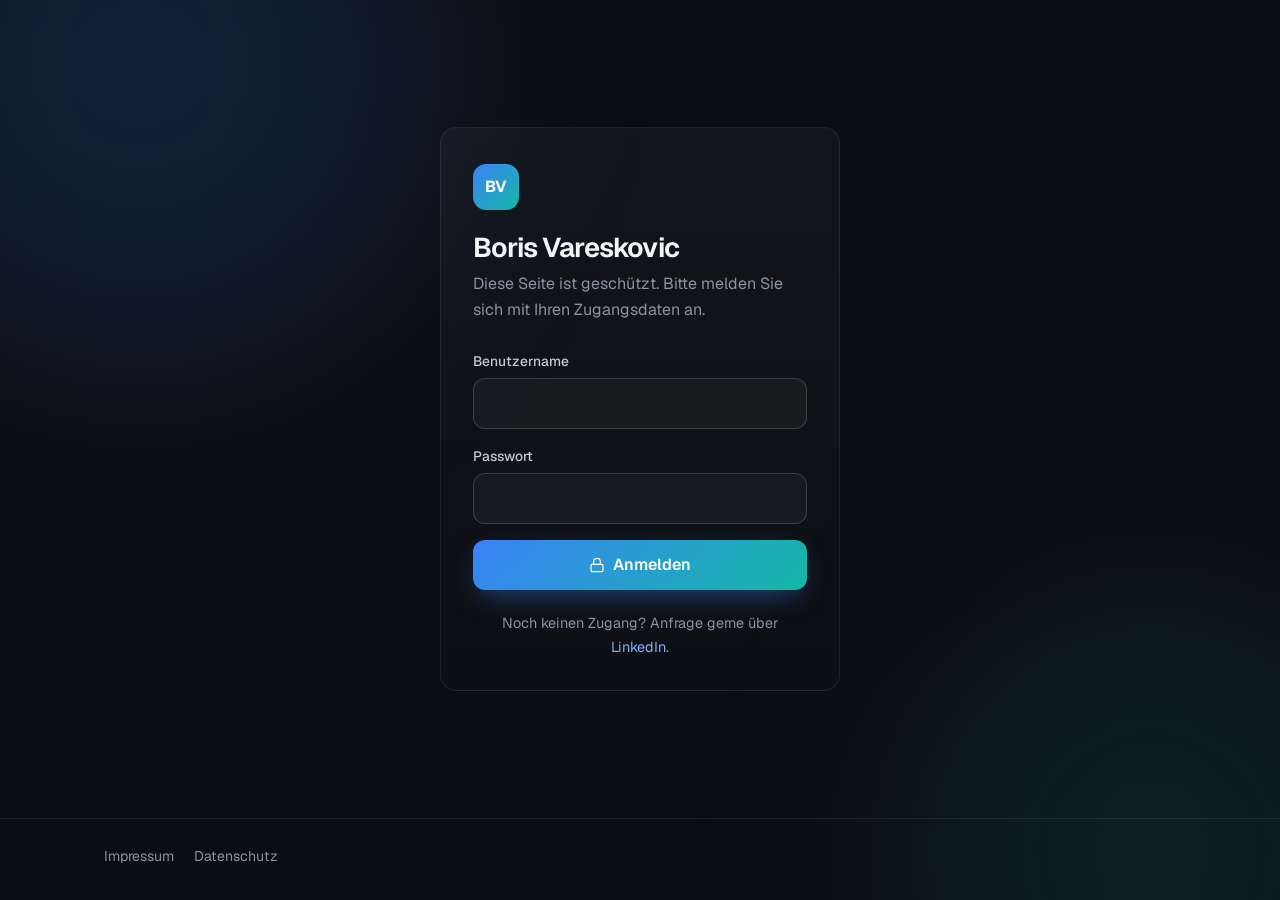
==== beschreibung.html @ 76bf42d3 "Publish club name Co-Authored-By: Claude Opus 5.5 <noreply@anthropic.com> Claude-Session: https://cl" ====
<!DOCTYPE html>
<html lang="de">
<head>
<meta charset="UTF-8">
<meta name="viewport" content="width=device-width, initial-scale=1.0">
<meta name="robots" content="noindex, nofollow">
<title>Boris Vareskovic — Anmeldung</title>
<script>try{if(sessionStorage.getItem('bv-access'))document.documentElement.classList.add('gate-auto');}catch(e){}</script>

<link rel="icon" type="image/svg+xml" href="data:image/svg+xml,<svg xmlns='http://www.w3.org/2000/svg' viewBox='0 0 64 64'><defs><linearGradient id='g' x1='0' y1='0' x2='1' y2='1'><stop offset='0' stop-color='%233b82f6'/><stop offset='1' stop-color='%2314b8a6'/></linearGradient></defs><rect width='64' height='64' rx='14' fill='url(%23g)'/><text x='50%25' y='56%25' dominant-baseline='middle' text-anchor='middle' font-family='Arial,sans-serif' font-weight='700' font-size='26' fill='white'>BV</text></svg>">

<link rel="stylesheet" href="CSS/fonts.css">
<link rel="stylesheet" href="CSS/style.css">
</head>
<body>

<div class="backdrop" aria-hidden="true"></div>

<main class="gate">
  <form class="card gate-form" id="bv-login" autocomplete="on">
    <span class="brand-mark">BV</span>
    <h1>Boris Vareskovic</h1>
    <p class="gate-lead">Diese Seite ist geschützt. Bitte melden Sie sich mit Ihren Zugangsdaten an.</p>

    <label class="gate-field">
      <span>Benutzername</span>
      <input name="user" type="text" autocomplete="username" autocapitalize="none" autocorrect="off" spellcheck="false" required>
    </label>
    <label class="gate-field">
      <span>Passwort</span>
      <input name="pass" type="password" autocomplete="current-password" required>
    </label>

    <p class="gate-error" id="bv-error" role="alert" hidden></p>
    <noscript><p class="gate-error">Bitte aktivieren Sie JavaScript, um die Seite zu öffnen.</p></noscript>

    <button class="gate-btn" type="submit"><svg class="i" aria-hidden="true"><use href="icons/sprite.svg#lock"/></svg><span>Anmelden</span></button>

    <p class="gate-hint">Noch keinen Zugang? Anfrage gerne über <a href="https://de.linkedin.com/in/boris-vareskovic-2a3308231" target="_blank" rel="noopener">LinkedIn</a>.</p>
  </form>
</main>

<footer class="site-footer">
  <div class="wrap">
    <p>
      <a href="impressum.html">Impressum</a>
      <a href="datenschutz.html">Datenschutz</a>
    </p>
  </div>
</footer>

<script id="bv-payload" type="application/octet-stream">0fz3oR7XWJmdkbNAg5xCbSuyCUYFZoZ5KNa+2YSyNYZH+LQesySrP0xhIVsvZoy+NHo28XjafzUFV4IX0M41l7SyRH7pLQtWvoT8FIFx+RaW5pgi0fJUoO+ml67+oqI2fFvpYX0V3PdJu5Ipiqt7FJFC8VC5F/[base64]/g1J5uSMeOWB8/UIXoc4CYNyPRwyBp4MPxnD2Oj6ujnOU+aDAsRcr9oYX6yIiyNpd1/Tv4ZODucVK6ZpBCH59Lvkc82ibjxN5ryMyIsJ3QX3yuzrVp6ViEYFncEMBG98Hu0LaumqkO0kRzGGILHLBgsAcvkqWZq8xko697nIfJLZik3W46AGngpNJYdpPZNvMbeNMWYh50x+iuDudrelv/8S0UlALDbrUqhye26/cjH7KfCvXv3/wQE7jAzGeg+YZC3O7Tm3I2g6rQ+lyi07c5Ah8Bh6Swh3QgzLhDV1fVOdAPr2cJyyTnTf0s6Kzd1FoZMLgwyTCUSbXZcstjOQdFv1ozGEfn32y1E1pnTRmq/iX09LVuj9Bo94FXpXUfSXZBIsibZnnlwcLWR2r67N4kN4611EthHT98YxYTinEGXHFB8VgMOPkpC914vdPUQVssUODtP8htJsr0ZNJpqGSsROEjVh0bizyEhEwMp+xvjPcYc4qCDSnDPaVSbbCvEzqDV8Q1pt7JpLC+/1FAk3g2YOX7tnzG3wjiu4nwrpZV0roZzfFLJJozi9ByHzPO7+0oDIyCmBqVSU3ay6YzobTqDeZZl+jPa6wvCrUx5AfUDqaH+AiKeJWXPB7uR54VzA3PpVidbZx5lBgWxK34Q5Efof9iH3P9kVAPSknJIYudK5XjwgJ+fUVW3wSyqM9ReqaE+iPQzrGFE5U9UvUsMzU/RoaFODGqfOdTV0MtQY0fSEzC64QiZmj6GmkSHPqtKqz3FjxqGoORC4ELnApep5TMqL/[base64]/wcOErEznjx38BIU0CvV5DiEauaEIhMbbPuL6BImikjG25fSVPUGK9TPFxctWVpSsGzjUU3qkWY+pqf3EJUJnXPjWlOZgifjiu7YL2/gY4tG7p6wGf55wxw4O2lohr8dydaaxLkH+qEvkjLJbmOPxGuxpaa6rrKdSKbj8piZFohcVyzNqNSJTVwmuGiKnBjGHgheEhBNLtF5wPqLMy4UQnZA4yQ2ufAbEfPXrt4UwIkoBjTFHyTi16o8zklUafm1I6Hj5VYQmwN9OJoNkWrjk/wo02GJgSA7rIDJGFSgNXeqLj/Od6Vojl5vTtEW9UnkbLC5KCwt23CPFOc1kAH2IfzO2m6DyDxO0AmC8t7SNZq3Fb2S30Cy0h0PJOlO/YYv234CHmvNl8uCYDvX4GtQVxwwQA2S5KGGqJtjeQ7FWp3QRZzk84e8CUGvAUF1b/CptRcj46yICwFp+oy04BhDiQxueMvyweV62azctOazCLSoSKDwoXQc3iE7hKiYtn7rZcYVugCCyBQz8OLq6ummTFXl+P8PAQiy17INjf+Waa+OFQQmemy3Hhc0pZol7uUQAQkKZaC4mUNHb99pIfb9r+sSWCGrpzavvkgszWtNUdYARmqG9/[base64]/5P2TUi9TzYl4E6i4InRcWcX58eT0PNwjSvhT/eskAEAGiZHhsAaums+sXjymdLUc2xPxAk7Znlal97OVMXYZsUhrgsFtFQsgRED1G001Kz8iaL+soLSKaP4SafcpQ2dsqIjps5zB2RspPLfp2wG1z1WXkM73kp1zZZfsOi60WDdZAnCWn2wtwoy/ETpB4KsRsyHDntLV0dpcBKsV/x/yAbFo3TTq5p50lNWxH5zPUkpbyKLDQymfVNGcBKfHpGoHTy+96J8Kstn+KzSfJfB70HUbQJZLU9pCEaw6IS923xSSQ+HjXxtbEei1qD6JlIYwShH3OyuI+JS6zUO3JH7IN6Foo2xvZ1G60TJp7IQ+7w/DrZhMNVN59QtYAFOtfwNJPqT27TBdPy9EaZEVQ734nYnocEF7pxLxoX5mpPtM7Er+No6V+1DDPV/P16EeaEsoB4TxQ1XOoaQAk80nbRSkG1mVP/rPmuwqBYuJHWgPTjBGAKdxK4EnWYgnLgtnOVm08AizmEGabeYBF5/d8arCEFg+w4GazMXd6ysomGhWd0z7xw9fiA/x+1Ss6A8HZno+/e5wSJ74sCbrbJZKg3fzHdOeo2/InQzgQAeCMxEBk264dafdZZGHm0z4AVUsNbYk3uJEoUp7NM4T0t/KWawsDQK0AxbJFdHYtbVEoqvq3PcytAHjHv+3t6M9UBA361X9k2w1jL2Tyo3bkEvOfh+ugU+3UF9luXgy1+FjyXs9uuW5TRzL2TVorDrO8HpBCFTp94adw6Lub+TOve5kbNCFw3duX54FMp3McpwG1XU5rE+T003V0XKehDkHOKun/w5sA+5c3vRK1YD0MKtcRp7UdcuGUCCP30+6+mQZ8wZLlVjEtrmavDWXzfm5xS2oadn68OPQ6jR2pBKoR73xnTBf3LAjc0PG7B2kOn326pZwyX7hsk/G2VeBiyxXxVKBB4C9lYegqHj0WnpE23iPVrZd+JFI0on/kpdiXN/vLH41gpRP7dXff3ywQKKrMrWqI4YsKzGbOyJW0pK2EHnS+ER9PcxuGR9IVUy0GyUHBu4AWwrKDRRQRt2QaZ7vpPdKg/XoY/PNJVCSN/lGLiPadxhcwlK1p/dkXapmdmWiagoGkdC4B8HnHuhQUy21s0Bh+fZr1UZiTZxgjbCImdEoyITrQYH80D3TjeygMofINY9eW2mwLYvLFiD6s0iiaX8HZOWlKKV52/dkD4CUlcOh5h8hN5IgSwJcCNLqssx3IYwC4CRzBNFlHHt+7joOOm17CqNKoZTCD6ewwRTn4tq4uxwD96rJl1BveZf5zu2iDhY8VXF/DWiPkGgI/HuYo78pJwjCjnW59LvK3XIoW7O0WtU4T4chkAaejcU1wPwzRjDwYyt95JbJYw+Cgbkc6mfObegtT1ru6M5e7CWfbZpYgMDTn3U1ux1Z8hcdYNZ2lYyyrAcLAYeqm+VFfqNKLHwich4oNbK732vccmd1kRE+bM8MGD5xkh9hrXdZrhlys9ZY2i3YHzVXtVYZRb65a/[base64]/IxkIoCn9G5gDmIbeWbaIqCXU/zY3oE5LaCp8zO+UOCe3HtgCdEoVlyrn7CRh8L9ePaYmwQQKyFKi6b2IPoCfSJOvADAVd1uJx0RgRH/1q39vXhcO8mvF6Eq0DNupmz3OTVl4CTyh9+QPChFQeQ9jPzGIV8+/5PCSS99Vq8henDFVnx/K0ogM60Cjr2yvuJwYg7+PLcnzx1zHKslV9EF0MBruxiIoFNxtctmyKlJQJVCTaFzERkdjgTrdZkZrsaDw276Qu0HaKaL/lIb8ySYVMgbiRb+e+xqjxj5GOVh/uVMoaiUcswMuoEKGKo6v+RcKLfCp1M1yzDeZiQkivo26f/WrnDv9drMM5/Uvsxvq3bIMtn6qtvWIJJIv9r5M+aXApW+XvYwyk9rmT+XE7pKl4g6gOpckR5AieEUUPtD9z2fRSXwNcbJLFG58rCdBgCEqxJX5J1tkPaBi9N2aGhiFZ9RFn6R7A5NRP66GLtVH6vwmDioQF5nkEE6O1widcjuT8KzTVxTIuG6MSEoIJ2OIWsyZJp1p0n80OM/iQ2DkuhUIYzDBr5Ld/pL/1HFO5ZBNks0nkzfSFLqt8slFhP+egNmePUOUfWwD+sbUnVWiUbGjaCEmShA197be8cz3MB9UC7s6NaGa73m3MVoovxhSF0DVpY7HEAslGpRqZv1tDQ5X66rJQPfvoH+DI4D4LLQj9OdCLe7ybEhpXmjaH1YSFeC7GJxTaKlSA7TKJWAM1ojQ931ZnmOgR/xWtIkdCmqibrIy77SVJpMHJa+KgUtsiHMEp36ZiTF4y2rWX6Tco/[base64]/ZBRS8K+hlP45pPK3JshJ12nUSJPR7YpOVTyXWOpgG8F/kP6RQYnitQ2UH7cqqiNeUs78skJfOzIoW1H/W7nbtvH1M8wJNQERtl3ib0/BmmLp3XcfEbFC3HEqnG4aGnt86Og4s0a/EERoTMDLIxfA6ziS2BB0SwA/JugMpImhJDBs1n+SG+KQ9nfE1L6z7gr18uh2mhOPN6UIHqe4nHcBJElh4w6OkxIgd3eqxVGYRzAhYIEOtjKYc3eV1zpQjVHc1hmQvf6G5/UPbF8FWuqOFKrkltO8D2QutrYI8HJ/ekVkdKzeGS+ML2/N1JrRAWKh0Ah5DN1jdhO7k6t7XWgT4IyKOckR6SiPubWCXSvLKc0SMnjggd0yxcBvVG/5yP2BM54oFuPHGfp14OjqtyS6SgNPPd6R3xt6rc1OM3cRDG/Lnn3QsH+bbI9n3a/Y3IGS3vMf+lpPFIQMCIGH2gNHh75Hdnzjoc9k33/wD5xya5V98P2cW2bnNnwrhu7L4nNl2KouYuxFPJrtNqZ3I4odz1yNZXjiFNODsu3O1pMk+BgmCwKWB2PpmS7rpzWOuLeOEekW1x0+juV/4vRgu2ElMZNjoYSJEAQeyz2jIzcitn69MVK236ix8mQFxZpcmmrCfdN47/m8ywg2HM/FN97+jwsmz2on0TMnGKTM6xf7eRLuGk3ZNMhrOiyPRTenBfcO1dgL3Tdi9yIG93MUUm8HG78Gsfyv8xlr4kJ+Rt00Shr2eXI/Sr2Urh0BAEFLigZaqeHqtV1vttMpCYYpahUxcSyvnoAJvyVeOEHCTTUHfjkZ9jfUzeUwvt1AQF7ty7p5Fbys0rKHFaEjL2kCJOSy65GtdjFLsQX8Mv2LWKjpaZEP4UU8djpjNkW1vbdFJ3a6WNlH4zoiMaaSjPd/HLXr9fR78+f4HLpKoWEqGgBHnf6tyOge6+0awrOnlX9Xvsk7MFg/haB3Mxl3ZxxghVx0PalfQoO9la6S24Hfj1feWiaJcwKu8w6BUBXazs1IlJr4Y81cAkReBvnBOFXyPzecxuGHhca2Q/Z6YboQCrmxeiTJ2nqrCyf1gkCIEP5gmnsZqNZt2xYEKTgiYxP+r8CpSFGnHHtZCh/SsfqEcbIcJo5S1jyWM9MVPhR7YJn4GrAeZHflYp7u2a6WTLYF0rPBcxLOLspUyJ3q3c4/RP5Ju1b48p6RxZa4srbLazoA/TizS8eeduJXqTlZJLUbofyzz0T7k2AG4KeDTiZ/rucWRfIEwvC+JQH0BO3XxO8BeHRBWMyVsky9umDTYGpXZ7yviPhAMGmApUqbe2hqgMa7ZjTkqj3VE7SAvXFVJqAx1C3mkGfe4Jxadu/Fx3Z8mIqrGt8b/8+nHCJkKSx1Pc3OyW+Hr4fbrfWN9Hbnuat30VDaESU4uzi/usnFdZ3vnO1NmkeJ0ijobYYZJdMvxGg/HvctXBNmlI5HtBGrOVfsD6j+g5UYzzvHpwS30GAVYLXgTnVzm+TUMxWp8rtP63J9DUodv3UUP/L69LFKd+vJb4bMJhMiBjbvgkucud9uZi5LVrVFmtVcSvldR6BPYMn7UCbyzoks6plOPtnw0nTsY6qH7+usyPlEwrLhRbpROO/CNuC8DDJTNVxvjPckKp+PH4XZujYg9clCGlJGSPuuSCa3F9iLeBPzxxuCpNOKyq7hZ0X7acXFkjQfbAL45PF57Sr1+OioYuLfRctJMEKmspiq8Nj//YvrV7p3w5kfxkR1RGLFNJI1PcHZ46n007/sE59j6EGkGJc8PchYKWjSMAaK6Z+BjtOIU1JzOcwXyc99XRh/YFY+ANZ2VVpX5EWPPaH+25eGLgr86Pfoo6QtOyj2lgxWZ39vWOC4bxhIRFRddWTcnVBRxKrDj30tJJw+zU6jq2CQVDQzxFpJGcF+6EEOG5grd8RK8SuB/s+rkNK0+LL6bgTCACiSodDCLuI1D00NGfzH42wWiBBRpPRdWq7i6XatofOTRzbhCg7s7i6w6yC3TOv5WaS5kKkc5/lMqYduZVOKxPk01GV20FjombKP4nJrSJj+VE+4jI70CsnhKcCz6GGg/UfP6y2+LL1DUVME9xew/EYZesntYJVK5LXkxGXhWv8XZwX4v7S/vF51mUbuSi+ThsHWQrMzQ1EYCHAc3p6zgEM8gumb/pn7lZB6kDk8w6F9h0aQHcC7lWu38G4Qytaomvk+E/znszXCqLzL+n/b3CwygUfzyPQvp0ivq8QusYQGfJ3l4qFcP/zE1V7M6Jo0vYaezQtLBlr1SRP7R6QeM45apeQ2JSWZX1WUu19cj8mMU4fCsGAlpEj1vQaXZz5VIs/PYbBSUz2+oIgBfg8lvAWpqDP0BoXA8NYkuQuCwqmoQtrba35dZKQ1cp22dKblAWEOvHQXnkaOPDZJtGMh0Cm3hD1Zy1FqkpZbcc3dlyKl2KU+hH24nxX88SLYf5Njpsy9NV+1dALQNWK/9YEYXnD7cdxulPRQiuPPZF/rlwEqd4nOLNLE+HagUCsgSE6m9Q7CEAbodaOZVndG7mWO4l4/64UC4FfYhVa92Npr3o7aJIK+sD6UmroxUQiwCjeoh4d3oyfdzgvPOsEJuWqP09ewXIcidXLfG7/[base64]/QeRGWmBeibgaFeOXGGG0nRD7sPWSOy9fyxu/9fI9v8/KeoXDffMU1Db/neGB5hW2EZPTFI3kKJHjMxB54BjV5itFGnZs3vZFvEpzQtLVtConQyIuLMc/f5Q+GyZUm72OqMC/P+5p17W5nvb1hKi0PTbrpUkSPJrUTQbRibMHh3AwQuIeWoNivfiPpcz/l/Jpcv+L5iXquPoCjQqvXMJfcnPy46Yiiel+dmdZgVE4zExOqjtOJxB8uZyECn+/91ZvE+7b7sjIz+JRxmnKG14QeS3sdNJS2cULOTGd80h0dHcdDfIFZL9kteC5VPKa0DR/[base64]/7vNyevCgH91zNRKAb0oLKxf/wurOm6sT73gsvlpUgCzvS5+WdMt8SSmELJ3tJer3V8AU1EEI8seBl90+USnFGcMoQdVAzXTDqT42JAF345/Nxwh5Tl/cGAkKQgkql6zh+ySZecBnK+j2uDwTN25klYGeFkH5gN2jQoYjzikoUcXcJmjLk9FRsU2j0G4TtGEmVJ9tfnsIEE7xDlFIpvbCu/h0/f8fhnQyxq+o0UbeEeAAQUdc2lmAQDzL1iKDwbb5COxy9+uxt5rtc8+TaPnp+g5ue37NusiItfkpW/jJmZsqfqFLe4LpShOW0Qetl5Yy1OIGzl5+19eZLiYVc6ZF3jSCKf1hAvyixoIZopCPRJ0BeMofTxurdvO5eI7huZKpWe5QVbLpvnP5yhsBkit2+AWlOWBGpgcSztDKU4Yf/ReVCZGf6j4QnIf26EwbuztorVk8Ow5WLrs/VAIvRCiXdg6rA33mFJ9TDK5nxY9U5FZhODt/cxocXPZ4C4cbhmV8IwfVXhjt9eYecL6/BDllMUq4PdwMj8Bdn4eIt/T2qgd8eJDfghZCrXHwOf8vBzZbCSVmETRokfNUcM37FL+XDOctiRGLGcWUq+tU1CU51+TcJQBmzPngPUkgUlXEzG8Xwy3gEtPXL5u/U2UpvR0HLwYRM/SZ/DwH2xWCZfeEYcB8zXpHrfSqukJGg6R4z0Ook1D6A97gRR2HipwNYhF49OagllCHVom9qBTsO6VZNTz/+vzNjIpQXsHkY18adMeKo4ZQwJhakmyhD6GyiVRelvPpSTsmE4lw5+Au987mmM1X+Wk41ZfVzP8jfx29sdHh4q7X23youMlTKHKDWVdFd6l9IxeeEOoWcP4OQONoEr2BtZwwVp9BkWEezUXQKTtuoLcoQz2yfW+GZ9sy/ZmkH5nh0NpACMt574ZuGkYy3FCZifkBAJvIETuM7QPzytJJa/CbrhPGVBMeqlJQX1GopF3C9JpAzfybsSYunoKP0ussJR99LLg//HUcLyjCwGa9JEgbnXEptseNXbHINcjRKaRqphaF9O4lZpPgAJHtAMh+SDYJ1gdaysTR5XBdpIVQKUqxQSe9WUjBVplscq5nJwCzj/97txZwztsEn/msGoomakhYsdpkxeS0YAAnIODYvNFIHciNSkDIKIfkJMMIsUCicFh4z+w6IL8tzamPImsS9wDO84+AlvV2lG</script>
<script src="js/gate.js"></script>

</body>
</html>
---- CSS/fonts.css ----
/* Self-hosted fonts: Geist and Geist Mono (SIL Open Font License, see fonts/OFL-geist.txt) */
@font-face {
  font-family: 'Geist';
  font-style: normal;
  font-display: swap;
  font-weight: 100 900;
  src: url(../fonts/geist.woff2) format('woff2-variations'), url(../fonts/geist.woff2) format('woff2');
  unicode-range: U+0000-00FF,U+0131,U+0152-0153,U+02BB-02BC,U+02C6,U+02DA,U+02DC,U+0304,U+0308,U+0329,U+2000-206F,U+20AC,U+2122,U+2191,U+2193,U+2212,U+2215,U+FEFF,U+FFFD;
}
@font-face {
  font-family: 'Geist Mono';
  font-style: normal;
  font-display: swap;
  font-weight: 100 900;
  src: url(../fonts/geist-mono.woff2) format('woff2-variations'), url(../fonts/geist-mono.woff2) format('woff2');
  unicode-range: U+0000-00FF,U+0131,U+0152-0153,U+02BB-02BC,U+02C6,U+02DA,U+02DC,U+0304,U+0308,U+0329,U+2000-206F,U+20AC,U+2122,U+2191,U+2193,U+2212,U+2215,U+FEFF,U+FFFD;
}
---- CSS/style.css ----
/* Boris Vareskovic — shared styles for all pages */

:root{
  --bg:#0b0d12;
  --surface:#12151c;
  --surface-2:#181c25;
  --border:rgba(255,255,255,0.08);
  --border-strong:rgba(255,255,255,0.16);
  --ink:#f2f4f7;
  --ink-soft:#c3c9d3;
  --muted:#8a93a3;
  --blue:#3b82f6;
  --blue-light:#82b1ff;
  --teal:#14b8a6;
  --teal-light:#5eead4;
  --gradient:linear-gradient(135deg, var(--blue) 0%, var(--teal) 100%);
  --sans:'Geist', -apple-system, 'Segoe UI', Roboto, sans-serif;
  --mono:'Geist Mono', ui-monospace, 'SFMono-Regular', Menlo, monospace;
  --radius:16px;
  --ease:cubic-bezier(.2,.8,.2,1);
  color-scheme:dark;
}

*,*::before,*::after{ box-sizing:border-box; margin:0; padding:0; }
html{ scroll-behavior:smooth; scroll-padding-top:80px; -webkit-text-size-adjust:100%; }
body{
  font-family:var(--sans); font-size:16px; line-height:1.65;
  background:var(--bg); color:var(--ink-soft);
  min-height:100vh; display:flex; flex-direction:column;
  -webkit-font-smoothing:antialiased; text-rendering:optimizeLegibility;
}
main{ flex:1; }
img{ max-width:100%; display:block; }
a{ color:var(--blue-light); text-decoration:none; transition:color .2s; }
a:hover{ color:var(--teal-light); }
h1,h2,h3{ color:var(--ink); font-weight:650; line-height:1.2; letter-spacing:-0.02em; }
ul,ol{ list-style:none; }
::selection{ background:rgba(59,130,246,0.35); color:#fff; }
.i{ width:1em; height:1em; flex-shrink:0; vertical-align:-0.125em; }

.wrap{ max-width:1120px; margin:0 auto; padding:0 24px; }

/* ── ambient background ── */
.backdrop{ position:fixed; inset:0; z-index:-1; pointer-events:none; overflow:hidden; }
.backdrop::before, .backdrop::after{ content:''; position:absolute; border-radius:50%; filter:blur(110px); }
.backdrop::before{ width:46vw; height:46vw; top:-18vw; left:-12vw; background:rgba(59,130,246,0.16); }
.backdrop::after{ width:40vw; height:40vw; bottom:-16vw; right:-10vw; background:rgba(20,184,166,0.11); }

.progress{
  position:fixed; top:0; left:0; right:0; height:2px; z-index:30;
  background:var(--gradient); transform-origin:0 50%; transform:scaleX(var(--p, 0));
}
.skip-link{ position:absolute; left:-9999px; }
.skip-link:focus{ left:16px; top:12px; z-index:40; background:var(--surface); padding:8px 12px; border-radius:8px; }

/* ── top navigation (sub pages, and the home page on small screens) ── */
.site-nav{
  position:sticky; top:0; z-index:20;
  background:rgba(11,13,18,0.72); backdrop-filter:blur(14px); -webkit-backdrop-filter:blur(14px);
  border-bottom:1px solid var(--border);
}
.site-nav .wrap{ display:flex; align-items:center; justify-content:space-between; min-height:64px; gap:24px; }
.brand{ display:flex; align-items:center; gap:10px; white-space:nowrap; font-weight:650; color:var(--ink); letter-spacing:-0.01em; }
.brand:hover{ color:var(--ink); }
.brand-mark{
  width:30px; height:30px; border-radius:9px; background:var(--gradient); color:#fff;
  display:grid; place-items:center; font-size:0.78em; font-weight:700; letter-spacing:0;
}
.nav-links{ display:flex; gap:22px; }
.nav-links a, .nav-back{ color:var(--muted); font-size:0.94em; font-weight:500; }
.nav-links a:hover, .nav-links a.active, .nav-back:hover{ color:var(--ink); }
.nav-back{ display:inline-flex; align-items:center; gap:8px; }
.nav-toggle{
  display:none; font:inherit; font-size:0.92em; font-weight:500; color:var(--ink);
  background:var(--surface); border:1px solid var(--border-strong); border-radius:10px; padding:6px 14px; cursor:pointer;
}
.mobile-only{ display:none; }

/* ── shared components ── */
.card{
  position:relative; overflow:hidden;
  background:linear-gradient(180deg, rgba(255,255,255,0.035), rgba(255,255,255,0.012));
  border:1px solid var(--border); border-radius:var(--radius);
  transition:border-color .3s var(--ease), transform .3s var(--ease), background-color .3s;
}
.card::after{
  content:''; position:absolute; inset:0; pointer-events:none; opacity:0; transition:opacity .35s;
  background:radial-gradient(420px circle at var(--mx, 50%) var(--my, 50%), rgba(59,130,246,0.09), transparent 65%);
}
.card:hover{ border-color:var(--border-strong); }
.card:hover::after{ opacity:1; }
.card > *{ position:relative; z-index:1; }

.chips{ display:flex; flex-wrap:wrap; gap:8px; }
.chips li{
  font-size:0.86em; color:var(--ink-soft); padding:5px 12px; border-radius:99px;
  background:rgba(255,255,255,0.04); border:1px solid var(--border);
}
.chips.small li{ font-size:0.8em; padding:4px 10px; }

.icon-box{
  width:42px; height:42px; border-radius:12px; display:grid; place-items:center; flex-shrink:0;
  color:var(--blue-light); background:rgba(59,130,246,0.12); border:1px solid rgba(59,130,246,0.25);
  font-size:1.2em;
}
.icon-box.teal{ color:var(--teal-light); background:rgba(20,184,166,0.12); border-color:rgba(20,184,166,0.25); }

.btn{
  display:inline-flex; align-items:center; gap:9px; font-weight:600; font-size:0.95em;
  padding:12px 20px; border-radius:12px; transition:transform .2s var(--ease), box-shadow .2s, border-color .2s, background-color .2s;
}
.btn-primary{ background:var(--gradient); color:#fff; box-shadow:0 10px 30px -10px rgba(59,130,246,0.6); }
.btn-primary:hover{ color:#fff; transform:translateY(-2px); box-shadow:0 14px 34px -10px rgba(20,184,166,0.6); }
.btn-ghost{ color:var(--ink); border:1px solid var(--border-strong); background:rgba(255,255,255,0.03); }
.btn-ghost:hover{ color:var(--ink); border-color:var(--blue-light); transform:translateY(-2px); }

/* ── home page: sticky profile column + scrolling content ── */
.layout{
  max-width:1240px; margin:0 auto; padding:0 48px; width:100%;
  display:grid; grid-template-columns:minmax(0,5fr) minmax(0,7fr); gap:88px;
}
.side{
  position:sticky; top:0; height:100vh;
  display:flex; flex-direction:column; justify-content:space-between; padding:60px 0 40px;
}
.side-photo{ position:relative; width:200px; }
.side-photo img{
  width:100%; height:auto;
  -webkit-mask-image:
    linear-gradient(to bottom, #000 58%, rgba(0,0,0,0.55) 78%, transparent 98%),
    linear-gradient(to right, transparent 0%, #000 14%, #000 86%, transparent 100%);
  -webkit-mask-composite:source-in;
  mask-image:
    linear-gradient(to bottom, #000 58%, rgba(0,0,0,0.55) 78%, transparent 98%),
    linear-gradient(to right, transparent 0%, #000 14%, #000 86%, transparent 100%);
  mask-composite:intersect;
}
.side h1{ font-size:clamp(2.4em, 3.6vw, 3.3em); font-weight:700; letter-spacing:-0.04em; line-height:1.02; margin-top:28px; }
.side-role{ color:var(--ink-soft); font-size:1.05em; line-height:1.5; margin-top:14px; max-width:430px; }

.side-fields{ margin-top:18px; max-width:440px; }

.side-nav{ display:flex; flex-direction:column; align-items:flex-start; margin-top:36px; }
.side-nav a{
  display:flex; align-items:center; gap:12px; padding:6px 0;
  color:var(--muted); font-weight:500; font-size:0.95em; transition:color .25s;
}
.side-nav a::before{
  content:''; width:24px; height:1px; background:currentColor; opacity:0.5;
  transition:width .35s var(--ease), opacity .35s;
}
.side-nav .num{ font-family:var(--mono); font-size:0.78em; transition:color .25s; }
.side-nav a:hover, .side-nav a.active{ color:var(--ink); }
.side-nav a:hover::before, .side-nav a.active::before{ width:56px; height:2px; opacity:1; background:var(--gradient); }
.side-nav a.active .num{ color:var(--teal-light); }
.side-links{ display:flex; flex-wrap:wrap; gap:6px 22px; font-size:0.92em; }
.side-links a{ color:var(--muted); display:inline-flex; align-items:center; gap:5px; }
.side-links a:hover{ color:var(--ink); }

.content{ padding:60px 0 40px; min-width:0; }
.sec{ padding-bottom:104px; }
.sec-label{
  display:flex; align-items:center; gap:10px; font-family:var(--mono); font-size:0.78em;
  text-transform:uppercase; letter-spacing:0.12em; color:var(--muted); margin-bottom:12px;
}
.sec-label span{ background:var(--gradient); -webkit-background-clip:text; background-clip:text; color:transparent; font-weight:600; }
.sec-label::after{ content:''; flex:1; max-width:80px; height:1px; background:var(--border-strong); }
.sec-title{ font-size:clamp(1.7em, 2.6vw, 2.15em); font-weight:650; letter-spacing:-0.035em; margin-bottom:28px; }
.prose p + p{ margin-top:14px; }
.prose .lead{ font-size:1.14em; color:var(--ink); line-height:1.6; }
.card-title{ display:flex; align-items:center; gap:10px; font-size:1.05em; margin-bottom:18px; }
.card-title .i{ color:var(--teal-light); }

/* key figures */
.stats{ display:grid; grid-template-columns:repeat(4, 1fr); gap:12px; margin-top:36px; }
.stat{ padding:20px 18px; }
.stat dd{
  font-size:2.1em; font-weight:700; letter-spacing:-0.04em; line-height:1;
  background:linear-gradient(135deg, #fff 20%, var(--blue-light) 70%, var(--teal-light)); -webkit-background-clip:text; background-clip:text; color:transparent;
}
.stat dt{ color:var(--muted); font-size:0.86em; margin-top:8px; line-height:1.35; }

/* timeline */
.timeline{ position:relative; padding-left:30px; }
.timeline::before{
  content:''; position:absolute; left:6px; top:12px; bottom:12px; width:2px; border-radius:2px;
  background:linear-gradient(180deg, var(--teal), var(--blue) 35%, rgba(255,255,255,0.08) 100%);
}
.tl-item{ position:relative; }
.tl-item + .tl-item{ margin-top:12px; }
.tl-item::before{
  content:''; position:absolute; left:-29px; top:24px; width:12px; height:12px; border-radius:50%;
  background:var(--bg); border:2px solid #3a4150; transition:border-color .3s, background-color .3s;
}
.tl-item:hover::before{ border-color:var(--blue-light); }
.tl-item.current::before{ background:var(--teal); border-color:var(--teal); box-shadow:0 0 0 5px rgba(20,184,166,0.18); }
.tl-card{ padding:16px 20px; }
.tl-item:hover .tl-card{ transform:translateX(4px); }
.tl-head{ display:flex; justify-content:space-between; align-items:flex-start; gap:16px; }
.tl-head h3{ font-size:1.02em; font-weight:600; letter-spacing:-0.01em; line-height:1.4; }
.tl-date{
  flex-shrink:0; font-family:var(--mono); font-size:0.76em; color:var(--blue-light);
  padding:3px 9px; border-radius:99px; background:rgba(59,130,246,0.1); border:1px solid rgba(59,130,246,0.22); white-space:nowrap;
}
.current .tl-date{ color:var(--teal-light); background:rgba(20,184,166,0.1); border-color:rgba(20,184,166,0.3); }
.tl-org{ color:var(--muted); font-size:0.94em; margin-top:2px; }
.tl-card .chips{ margin-top:14px; }
.more{ display:inline-flex; align-items:center; gap:6px; margin-top:14px; font-size:0.92em; font-weight:500; }
.more .i{ transition:transform .25s var(--ease); }
.more:hover .i{ transform:translateX(3px); }

/* education */
.edu-list{ display:grid; gap:12px; }
.edu{ display:flex; gap:18px; padding:20px; }
.edu-meta{ font-family:var(--mono); font-size:0.78em; color:var(--muted); letter-spacing:0.02em; }
.edu h3{ font-size:1.05em; font-weight:600; margin-top:3px; }
.doc-links{ display:flex; flex-wrap:wrap; gap:8px; margin-top:12px; }
.doc-links a{
  display:inline-flex; align-items:center; gap:7px; font-size:0.84em; font-weight:500; color:var(--ink-soft);
  padding:6px 12px; border-radius:10px; border:1px solid var(--border-strong); background:rgba(255,255,255,0.03);
  transition:border-color .2s, color .2s, background-color .2s;
}
.doc-links a .i{ color:var(--blue-light); }
.doc-links a:hover{ color:var(--ink); border-color:var(--blue-light); background:rgba(59,130,246,0.08); }

/* skills */
.bento{ display:grid; grid-template-columns:1fr 1fr; gap:12px; }
.skill{ padding:22px; }
.skill h3{ font-size:1.05em; margin:16px 0 12px; }
.skill:hover, .edu:hover, .stat:hover, .resp:hover{ transform:translateY(-3px); }
.tools, .langs{ margin-top:12px; padding:22px; }
.tool-groups{ display:grid; gap:14px; }
.tool-groups > div{ display:grid; grid-template-columns:170px 1fr; gap:12px; align-items:start; }
.tool-groups dt{ font-family:var(--mono); font-size:0.78em; text-transform:uppercase; letter-spacing:0.08em; color:var(--muted); padding-top:5px; }
.lang-list{ display:grid; gap:16px; }
.lang-list li{ display:grid; grid-template-columns:1fr auto; gap:6px 16px; align-items:baseline; }
.lang-name{ color:var(--ink); font-weight:500; }
.lang-level{ font-family:var(--mono); font-size:0.8em; color:var(--muted); }
.bar{ grid-column:1 / -1; height:6px; border-radius:99px; background:rgba(255,255,255,0.06); overflow:hidden; }
.bar span{ display:block; height:100%; width:var(--w); border-radius:inherit; background:var(--gradient); transform-origin:0 50%; transition:transform 1.1s var(--ease) .2s; }
.js .langs:not(.in) .bar span{ transform:scaleX(0); }

/* contact */
.cta{
  padding:40px 36px; border:1px solid transparent;
  background:
    linear-gradient(var(--surface), var(--surface)) padding-box,
    linear-gradient(135deg, rgba(59,130,246,0.7), rgba(20,184,166,0.7)) border-box;
}
.cta::before{
  content:''; position:absolute; inset:0; pointer-events:none;
  background:radial-gradient(600px circle at 0% 0%, rgba(59,130,246,0.14), transparent 60%), radial-gradient(500px circle at 100% 100%, rgba(20,184,166,0.12), transparent 60%);
}
.cta .sec-title{ margin-bottom:10px; }
.cta p{ max-width:520px; }
.cta-actions{ display:flex; flex-wrap:wrap; gap:12px; margin-top:26px; }

.content-footer{
  border-top:1px solid var(--border); padding-top:24px;
  display:flex; flex-wrap:wrap; justify-content:space-between; gap:8px 24px; color:var(--muted); font-size:0.88em;
}
.content-footer p:first-child{ display:flex; flex-wrap:wrap; gap:4px 20px; }
.content-footer a{ color:var(--muted); }
.content-footer a:hover{ color:var(--ink); }

/* reveal on scroll (only when JS is running) */
.js .reveal{ opacity:0; transform:translateY(16px); transition:opacity .7s var(--ease), transform .7s var(--ease); }
.js .reveal.in{ opacity:1; transform:none; }

/* ── sub pages ── */
.page{ flex:1; padding:64px 0 32px; }
.page-header{ margin-bottom:36px; }
.page-title{ font-size:clamp(2em, 4vw, 2.8em); font-weight:700; letter-spacing:-0.04em; }
.page-lead{ color:var(--muted); margin-top:10px; max-width:640px; }

.resp-grid{ display:grid; grid-template-columns:1fr 1fr; gap:12px; }
.resp{ padding:24px; }
.resp h2{ font-size:1.08em; margin:16px 0 12px; }

.bullets li{ position:relative; padding-left:18px; }
.bullets li + li{ margin-top:7px; }
.bullets li::before{ content:''; position:absolute; left:0; top:0.68em; width:6px; height:6px; border-radius:50%; background:var(--gradient); }

.legal{ max-width:780px; padding:32px 36px; }
.legal h2{ font-size:1.12em; margin:30px 0 8px; }
.legal h2:first-child{ margin-top:0; }
.legal p{ margin-bottom:12px; }
.legal ul{ margin:8px 0 16px; }

/* ── footer of sub pages ── */
.site-footer{ border-top:1px solid var(--border); padding:26px 0 32px; font-size:0.88em; color:var(--muted); }
.site-footer .wrap{ display:flex; flex-wrap:wrap; justify-content:space-between; gap:8px 24px; }
.site-footer p:first-child{ display:flex; flex-wrap:wrap; gap:4px 20px; }
.site-footer a{ color:var(--muted); }
.site-footer a:hover{ color:var(--ink); }

/* ── login page of the encrypted build ── */
.gate{ flex:1; display:flex; align-items:center; justify-content:center; padding:56px 20px; }
.gate-form{ width:100%; max-width:400px; padding:36px 32px 30px; }
.gate-auto .gate-form{ visibility:hidden; }
.gate-form .brand-mark{ width:46px; height:46px; border-radius:13px; font-size:1em; margin-bottom:22px; }
.gate-form h1{ font-size:1.7em; letter-spacing:-0.03em; }
.gate-lead{ color:var(--muted); margin:6px 0 26px; }
.gate-field{ display:block; margin-bottom:16px; }
.gate-field span{ display:block; font-size:0.86em; font-weight:500; color:var(--ink-soft); margin-bottom:6px; }
.gate-field input{
  width:100%; font:inherit; color:var(--ink); background:rgba(255,255,255,0.04);
  border:1px solid var(--border-strong); border-radius:12px; padding:11px 14px;
  transition:border-color .2s, box-shadow .2s;
}
.gate-field input:focus{ outline:none; border-color:var(--blue); box-shadow:0 0 0 4px rgba(59,130,246,0.2); }
.gate-error{ color:#f19c92; font-size:0.92em; margin:-4px 0 14px; }
.gate-btn{
  width:100%; display:flex; justify-content:center; align-items:center; gap:8px;
  font:inherit; font-weight:600; color:#fff; background:var(--gradient); border:none; border-radius:12px;
  padding:12px 16px; margin-top:6px; cursor:pointer; box-shadow:0 10px 30px -10px rgba(59,130,246,0.6);
  transition:filter .2s, transform .2s;
}
.gate-btn:hover{ filter:brightness(1.08); }
.gate-btn:active{ transform:translateY(1px); }
.gate-btn:disabled{ opacity:0.65; cursor:wait; }
.gate-hint{ margin-top:22px; font-size:0.9em; color:var(--muted); text-align:center; }

/* ── responsive ── */
@media (min-width:1001px) and (max-height:860px){
  .side{ padding-top:36px; }
  .side-photo{ width:140px; }
  .side h1{ font-size:2.5em; margin-top:20px; }
  .side-nav{ margin-top:22px; }
  .side-nav a{ padding:4px 0; }
}
@media (min-width:1001px) and (max-height:700px){
  .side-fields{ display:none; }
}
@media (min-width:1001px) and (max-height:600px){
  .side{ position:static; height:auto; }
}
@media (max-width:1000px){
  .mobile-only{ display:block; }
  .nav-toggle{ display:block; }
  .nav-links{
    display:none; position:absolute; top:100%; left:0; right:0; flex-direction:column; gap:0;
    background:rgba(11,13,18,0.97); border-bottom:1px solid var(--border); padding:8px 24px 16px;
  }
  .nav-links.open{ display:flex; }
  .nav-links a{ padding:10px 0; font-size:1em; }

  .layout{ display:block; padding:0 24px; }
  .side{ position:static; height:auto; padding:36px 0 40px; }
  .side-photo{ width:min(230px, 62vw); }
  .side h1{ font-size:clamp(2.3em, 10vw, 3.2em); }
  .side-nav, .side-links{ display:none; }
  .content{ padding-top:24px; }
  .sec{ padding-bottom:72px; }
  .stats{ grid-template-columns:1fr 1fr; }
  .resp-grid{ grid-template-columns:1fr; }
}
@media (max-width:620px){
  .hide-sm{ display:none; }
  .bento{ grid-template-columns:1fr; }
  .tool-groups > div{ grid-template-columns:1fr; gap:8px; }
  .tl-head{ flex-direction:column-reverse; gap:8px; }
  .cta{ padding:30px 22px; }
  .legal{ padding:24px 20px; }
  .edu{ flex-direction:column; gap:14px; }
  .site-footer .wrap, .content-footer{ flex-direction:column; }
}
@media (prefers-reduced-motion:reduce){
  html{ scroll-behavior:auto; }
  .js .reveal{ opacity:1; transform:none; transition:none; }
  .bar span{ transition:none; }
  .card, .btn, .tl-card{ transition:none; }
}

/* projects and education details */
.project p{ font-size:0.94em; margin-bottom:14px; }
.edu-detail{ font-size:0.88em; color:var(--muted); margin-top:4px; line-height:1.5; }
.bento .wide{ grid-column:1 / -1; }
.ai-detail{ margin-top:12px; padding:22px; }
.ai-grid{ display:grid; grid-template-columns:1fr 1fr; gap:22px 28px; }
.ai-grid h4{ display:flex; align-items:center; gap:8px; color:var(--ink); font-size:0.95em; font-weight:600; margin-bottom:10px; }
.ai-grid h4 .i{ color:var(--blue-light); }
.ai-grid .bullets{ font-size:0.92em; }
.edu-points{ font-size:0.9em; margin-top:10px; }
.edu .results{ margin-top:8px; }
.edu .results li{ color:var(--teal-light); border-color:rgba(20,184,166,0.3); background:rgba(20,184,166,0.08); }
@media (max-width:620px){ .ai-grid{ grid-template-columns:1fr; } }
.group-title{ display:flex; align-items:center; gap:10px; font-size:0.95em; font-weight:600; color:var(--ink-soft); margin:8px 0 14px; }
.group-title .i{ color:var(--teal-light); }
.bento + .group-title{ margin-top:28px; }
.claude{ margin-top:12px; padding:22px; }
.claude-chips{ margin-top:18px; }
.stat dd.dd-text{ font-size:1.55em; line-height:1.35; }
.resp-grid .wide{ grid-column:1 / -1; }
.resp > p + .chips{ margin-top:14px; }
.resp .chips + .more-wrap, .resp .more-wrap + .more-wrap{ margin-top:4px; }
.resp > p + .chips{ margin-top:14px; }
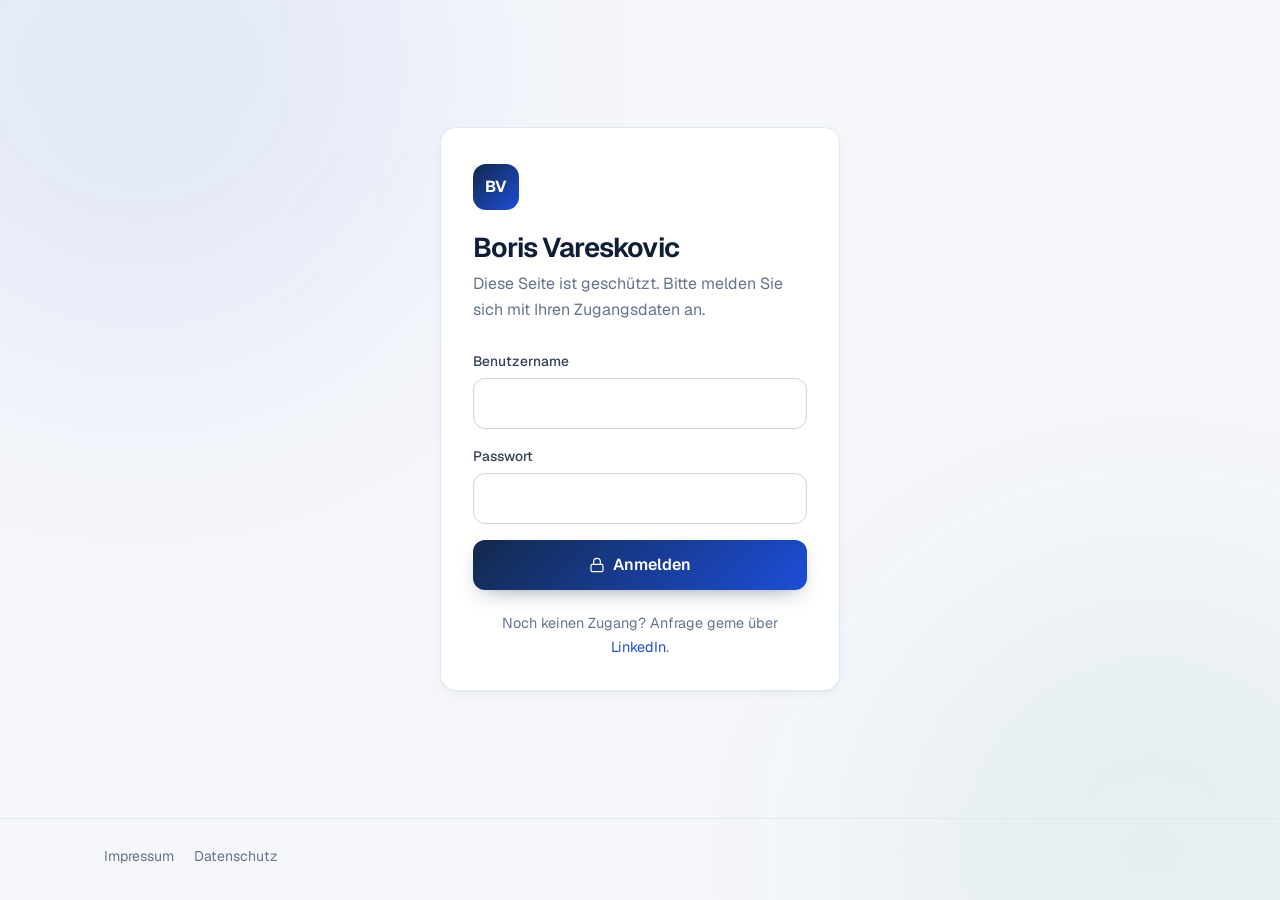
==== commit 905b672d: "Publish light business colour scheme Co-Authored-By: Claude Opus 5.5 <noreply@anthropic.com> Claude-" ====
--- a/beschreibung.html
+++ b/beschreibung.html
@@ -7,7 +7,7 @@
 <title>Boris Vareskovic — Anmeldung</title>
 <script>try{if(sessionStorage.getItem('bv-access'))document.documentElement.classList.add('gate-auto');}catch(e){}</script>
 
-<link rel="icon" type="image/svg+xml" href="data:image/svg+xml,<svg xmlns='http://www.w3.org/2000/svg' viewBox='0 0 64 64'><defs><linearGradient id='g' x1='0' y1='0' x2='1' y2='1'><stop offset='0' stop-color='%233b82f6'/><stop offset='1' stop-color='%2314b8a6'/></linearGradient></defs><rect width='64' height='64' rx='14' fill='url(%23g)'/><text x='50%25' y='56%25' dominant-baseline='middle' text-anchor='middle' font-family='Arial,sans-serif' font-weight='700' font-size='26' fill='white'>BV</text></svg>">
+<link rel="icon" type="image/svg+xml" href="data:image/svg+xml,<svg xmlns='http://www.w3.org/2000/svg' viewBox='0 0 64 64'><defs><linearGradient id='g' x1='0' y1='0' x2='1' y2='1'><stop offset='0' stop-color='%2313294b'/><stop offset='1' stop-color='%231d4ed8'/></linearGradient></defs><rect width='64' height='64' rx='14' fill='url(%23g)'/><text x='50%25' y='56%25' dominant-baseline='middle' text-anchor='middle' font-family='Arial,sans-serif' font-weight='700' font-size='26' fill='white'>BV</text></svg>">
 
 <link rel="stylesheet" href="CSS/fonts.css">
 <link rel="stylesheet" href="CSS/style.css">
@@ -49,7 +49,7 @@
   </div>
 </footer>
 
-<script id="bv-payload" type="application/octet-stream">0fz3oR7XWJmdkbNAg5xCbSuyCUYFZoZ5KNa+2YSyNYZH+LQesySrP0xhIVsvZoy+NHo28XjafzUFV4IX0M41l7SyRH7pLQtWvoT8FIFx+RaW5pgi0fJUoO+ml67+oqI2fFvpYX0V3PdJu5Ipiqt7FJFC8VC5F/[base64]/g1J5uSMeOWB8/UIXoc4CYNyPRwyBp4MPxnD2Oj6ujnOU+aDAsRcr9oYX6yIiyNpd1/Tv4ZODucVK6ZpBCH59Lvkc82ibjxN5ryMyIsJ3QX3yuzrVp6ViEYFncEMBG98Hu0LaumqkO0kRzGGILHLBgsAcvkqWZq8xko697nIfJLZik3W46AGngpNJYdpPZNvMbeNMWYh50x+iuDudrelv/8S0UlALDbrUqhye26/cjH7KfCvXv3/wQE7jAzGeg+YZC3O7Tm3I2g6rQ+lyi07c5Ah8Bh6Swh3QgzLhDV1fVOdAPr2cJyyTnTf0s6Kzd1FoZMLgwyTCUSbXZcstjOQdFv1ozGEfn32y1E1pnTRmq/iX09LVuj9Bo94FXpXUfSXZBIsibZnnlwcLWR2r67N4kN4611EthHT98YxYTinEGXHFB8VgMOPkpC914vdPUQVssUODtP8htJsr0ZNJpqGSsROEjVh0bizyEhEwMp+xvjPcYc4qCDSnDPaVSbbCvEzqDV8Q1pt7JpLC+/1FAk3g2YOX7tnzG3wjiu4nwrpZV0roZzfFLJJozi9ByHzPO7+0oDIyCmBqVSU3ay6YzobTqDeZZl+jPa6wvCrUx5AfUDqaH+AiKeJWXPB7uR54VzA3PpVidbZx5lBgWxK34Q5Efof9iH3P9kVAPSknJIYudK5XjwgJ+fUVW3wSyqM9ReqaE+iPQzrGFE5U9UvUsMzU/RoaFODGqfOdTV0MtQY0fSEzC64QiZmj6GmkSHPqtKqz3FjxqGoORC4ELnApep5TMqL/[base64]/wcOErEznjx38BIU0CvV5DiEauaEIhMbbPuL6BImikjG25fSVPUGK9TPFxctWVpSsGzjUU3qkWY+pqf3EJUJnXPjWlOZgifjiu7YL2/gY4tG7p6wGf55wxw4O2lohr8dydaaxLkH+qEvkjLJbmOPxGuxpaa6rrKdSKbj8piZFohcVyzNqNSJTVwmuGiKnBjGHgheEhBNLtF5wPqLMy4UQnZA4yQ2ufAbEfPXrt4UwIkoBjTFHyTi16o8zklUafm1I6Hj5VYQmwN9OJoNkWrjk/wo02GJgSA7rIDJGFSgNXeqLj/Od6Vojl5vTtEW9UnkbLC5KCwt23CPFOc1kAH2IfzO2m6DyDxO0AmC8t7SNZq3Fb2S30Cy0h0PJOlO/YYv234CHmvNl8uCYDvX4GtQVxwwQA2S5KGGqJtjeQ7FWp3QRZzk84e8CUGvAUF1b/CptRcj46yICwFp+oy04BhDiQxueMvyweV62azctOazCLSoSKDwoXQc3iE7hKiYtn7rZcYVugCCyBQz8OLq6ummTFXl+P8PAQiy17INjf+Waa+OFQQmemy3Hhc0pZol7uUQAQkKZaC4mUNHb99pIfb9r+sSWCGrpzavvkgszWtNUdYARmqG9/[base64]/5P2TUi9TzYl4E6i4InRcWcX58eT0PNwjSvhT/eskAEAGiZHhsAaums+sXjymdLUc2xPxAk7Znlal97OVMXYZsUhrgsFtFQsgRED1G001Kz8iaL+soLSKaP4SafcpQ2dsqIjps5zB2RspPLfp2wG1z1WXkM73kp1zZZfsOi60WDdZAnCWn2wtwoy/ETpB4KsRsyHDntLV0dpcBKsV/x/yAbFo3TTq5p50lNWxH5zPUkpbyKLDQymfVNGcBKfHpGoHTy+96J8Kstn+KzSfJfB70HUbQJZLU9pCEaw6IS923xSSQ+HjXxtbEei1qD6JlIYwShH3OyuI+JS6zUO3JH7IN6Foo2xvZ1G60TJp7IQ+7w/DrZhMNVN59QtYAFOtfwNJPqT27TBdPy9EaZEVQ734nYnocEF7pxLxoX5mpPtM7Er+No6V+1DDPV/P16EeaEsoB4TxQ1XOoaQAk80nbRSkG1mVP/rPmuwqBYuJHWgPTjBGAKdxK4EnWYgnLgtnOVm08AizmEGabeYBF5/d8arCEFg+w4GazMXd6ysomGhWd0z7xw9fiA/x+1Ss6A8HZno+/e5wSJ74sCbrbJZKg3fzHdOeo2/InQzgQAeCMxEBk264dafdZZGHm0z4AVUsNbYk3uJEoUp7NM4T0t/KWawsDQK0AxbJFdHYtbVEoqvq3PcytAHjHv+3t6M9UBA361X9k2w1jL2Tyo3bkEvOfh+ugU+3UF9luXgy1+FjyXs9uuW5TRzL2TVorDrO8HpBCFTp94adw6Lub+TOve5kbNCFw3duX54FMp3McpwG1XU5rE+T003V0XKehDkHOKun/w5sA+5c3vRK1YD0MKtcRp7UdcuGUCCP30+6+mQZ8wZLlVjEtrmavDWXzfm5xS2oadn68OPQ6jR2pBKoR73xnTBf3LAjc0PG7B2kOn326pZwyX7hsk/G2VeBiyxXxVKBB4C9lYegqHj0WnpE23iPVrZd+JFI0on/kpdiXN/vLH41gpRP7dXff3ywQKKrMrWqI4YsKzGbOyJW0pK2EHnS+ER9PcxuGR9IVUy0GyUHBu4AWwrKDRRQRt2QaZ7vpPdKg/XoY/PNJVCSN/lGLiPadxhcwlK1p/dkXapmdmWiagoGkdC4B8HnHuhQUy21s0Bh+fZr1UZiTZxgjbCImdEoyITrQYH80D3TjeygMofINY9eW2mwLYvLFiD6s0iiaX8HZOWlKKV52/dkD4CUlcOh5h8hN5IgSwJcCNLqssx3IYwC4CRzBNFlHHt+7joOOm17CqNKoZTCD6ewwRTn4tq4uxwD96rJl1BveZf5zu2iDhY8VXF/DWiPkGgI/HuYo78pJwjCjnW59LvK3XIoW7O0WtU4T4chkAaejcU1wPwzRjDwYyt95JbJYw+Cgbkc6mfObegtT1ru6M5e7CWfbZpYgMDTn3U1ux1Z8hcdYNZ2lYyyrAcLAYeqm+VFfqNKLHwich4oNbK732vccmd1kRE+bM8MGD5xkh9hrXdZrhlys9ZY2i3YHzVXtVYZRb65a/[base64]/IxkIoCn9G5gDmIbeWbaIqCXU/zY3oE5LaCp8zO+UOCe3HtgCdEoVlyrn7CRh8L9ePaYmwQQKyFKi6b2IPoCfSJOvADAVd1uJx0RgRH/1q39vXhcO8mvF6Eq0DNupmz3OTVl4CTyh9+QPChFQeQ9jPzGIV8+/5PCSS99Vq8henDFVnx/K0ogM60Cjr2yvuJwYg7+PLcnzx1zHKslV9EF0MBruxiIoFNxtctmyKlJQJVCTaFzERkdjgTrdZkZrsaDw276Qu0HaKaL/lIb8ySYVMgbiRb+e+xqjxj5GOVh/uVMoaiUcswMuoEKGKo6v+RcKLfCp1M1yzDeZiQkivo26f/WrnDv9drMM5/Uvsxvq3bIMtn6qtvWIJJIv9r5M+aXApW+XvYwyk9rmT+XE7pKl4g6gOpckR5AieEUUPtD9z2fRSXwNcbJLFG58rCdBgCEqxJX5J1tkPaBi9N2aGhiFZ9RFn6R7A5NRP66GLtVH6vwmDioQF5nkEE6O1widcjuT8KzTVxTIuG6MSEoIJ2OIWsyZJp1p0n80OM/iQ2DkuhUIYzDBr5Ld/pL/1HFO5ZBNks0nkzfSFLqt8slFhP+egNmePUOUfWwD+sbUnVWiUbGjaCEmShA197be8cz3MB9UC7s6NaGa73m3MVoovxhSF0DVpY7HEAslGpRqZv1tDQ5X66rJQPfvoH+DI4D4LLQj9OdCLe7ybEhpXmjaH1YSFeC7GJxTaKlSA7TKJWAM1ojQ931ZnmOgR/xWtIkdCmqibrIy77SVJpMHJa+KgUtsiHMEp36ZiTF4y2rWX6Tco/[base64]/ZBRS8K+hlP45pPK3JshJ12nUSJPR7YpOVTyXWOpgG8F/kP6RQYnitQ2UH7cqqiNeUs78skJfOzIoW1H/W7nbtvH1M8wJNQERtl3ib0/BmmLp3XcfEbFC3HEqnG4aGnt86Og4s0a/EERoTMDLIxfA6ziS2BB0SwA/JugMpImhJDBs1n+SG+KQ9nfE1L6z7gr18uh2mhOPN6UIHqe4nHcBJElh4w6OkxIgd3eqxVGYRzAhYIEOtjKYc3eV1zpQjVHc1hmQvf6G5/UPbF8FWuqOFKrkltO8D2QutrYI8HJ/ekVkdKzeGS+ML2/N1JrRAWKh0Ah5DN1jdhO7k6t7XWgT4IyKOckR6SiPubWCXSvLKc0SMnjggd0yxcBvVG/5yP2BM54oFuPHGfp14OjqtyS6SgNPPd6R3xt6rc1OM3cRDG/Lnn3QsH+bbI9n3a/Y3IGS3vMf+lpPFIQMCIGH2gNHh75Hdnzjoc9k33/wD5xya5V98P2cW2bnNnwrhu7L4nNl2KouYuxFPJrtNqZ3I4odz1yNZXjiFNODsu3O1pMk+BgmCwKWB2PpmS7rpzWOuLeOEekW1x0+juV/4vRgu2ElMZNjoYSJEAQeyz2jIzcitn69MVK236ix8mQFxZpcmmrCfdN47/m8ywg2HM/FN97+jwsmz2on0TMnGKTM6xf7eRLuGk3ZNMhrOiyPRTenBfcO1dgL3Tdi9yIG93MUUm8HG78Gsfyv8xlr4kJ+Rt00Shr2eXI/Sr2Urh0BAEFLigZaqeHqtV1vttMpCYYpahUxcSyvnoAJvyVeOEHCTTUHfjkZ9jfUzeUwvt1AQF7ty7p5Fbys0rKHFaEjL2kCJOSy65GtdjFLsQX8Mv2LWKjpaZEP4UU8djpjNkW1vbdFJ3a6WNlH4zoiMaaSjPd/HLXr9fR78+f4HLpKoWEqGgBHnf6tyOge6+0awrOnlX9Xvsk7MFg/haB3Mxl3ZxxghVx0PalfQoO9la6S24Hfj1feWiaJcwKu8w6BUBXazs1IlJr4Y81cAkReBvnBOFXyPzecxuGHhca2Q/Z6YboQCrmxeiTJ2nqrCyf1gkCIEP5gmnsZqNZt2xYEKTgiYxP+r8CpSFGnHHtZCh/SsfqEcbIcJo5S1jyWM9MVPhR7YJn4GrAeZHflYp7u2a6WTLYF0rPBcxLOLspUyJ3q3c4/RP5Ju1b48p6RxZa4srbLazoA/TizS8eeduJXqTlZJLUbofyzz0T7k2AG4KeDTiZ/rucWRfIEwvC+JQH0BO3XxO8BeHRBWMyVsky9umDTYGpXZ7yviPhAMGmApUqbe2hqgMa7ZjTkqj3VE7SAvXFVJqAx1C3mkGfe4Jxadu/Fx3Z8mIqrGt8b/8+nHCJkKSx1Pc3OyW+Hr4fbrfWN9Hbnuat30VDaESU4uzi/usnFdZ3vnO1NmkeJ0ijobYYZJdMvxGg/HvctXBNmlI5HtBGrOVfsD6j+g5UYzzvHpwS30GAVYLXgTnVzm+TUMxWp8rtP63J9DUodv3UUP/L69LFKd+vJb4bMJhMiBjbvgkucud9uZi5LVrVFmtVcSvldR6BPYMn7UCbyzoks6plOPtnw0nTsY6qH7+usyPlEwrLhRbpROO/CNuC8DDJTNVxvjPckKp+PH4XZujYg9clCGlJGSPuuSCa3F9iLeBPzxxuCpNOKyq7hZ0X7acXFkjQfbAL45PF57Sr1+OioYuLfRctJMEKmspiq8Nj//YvrV7p3w5kfxkR1RGLFNJI1PcHZ46n007/sE59j6EGkGJc8PchYKWjSMAaK6Z+BjtOIU1JzOcwXyc99XRh/YFY+ANZ2VVpX5EWPPaH+25eGLgr86Pfoo6QtOyj2lgxWZ39vWOC4bxhIRFRddWTcnVBRxKrDj30tJJw+zU6jq2CQVDQzxFpJGcF+6EEOG5grd8RK8SuB/s+rkNK0+LL6bgTCACiSodDCLuI1D00NGfzH42wWiBBRpPRdWq7i6XatofOTRzbhCg7s7i6w6yC3TOv5WaS5kKkc5/lMqYduZVOKxPk01GV20FjombKP4nJrSJj+VE+4jI70CsnhKcCz6GGg/UfP6y2+LL1DUVME9xew/EYZesntYJVK5LXkxGXhWv8XZwX4v7S/vF51mUbuSi+ThsHWQrMzQ1EYCHAc3p6zgEM8gumb/pn7lZB6kDk8w6F9h0aQHcC7lWu38G4Qytaomvk+E/znszXCqLzL+n/b3CwygUfzyPQvp0ivq8QusYQGfJ3l4qFcP/zE1V7M6Jo0vYaezQtLBlr1SRP7R6QeM45apeQ2JSWZX1WUu19cj8mMU4fCsGAlpEj1vQaXZz5VIs/PYbBSUz2+oIgBfg8lvAWpqDP0BoXA8NYkuQuCwqmoQtrba35dZKQ1cp22dKblAWEOvHQXnkaOPDZJtGMh0Cm3hD1Zy1FqkpZbcc3dlyKl2KU+hH24nxX88SLYf5Njpsy9NV+1dALQNWK/9YEYXnD7cdxulPRQiuPPZF/rlwEqd4nOLNLE+HagUCsgSE6m9Q7CEAbodaOZVndG7mWO4l4/64UC4FfYhVa92Npr3o7aJIK+sD6UmroxUQiwCjeoh4d3oyfdzgvPOsEJuWqP09ewXIcidXLfG7/[base64]/QeRGWmBeibgaFeOXGGG0nRD7sPWSOy9fyxu/9fI9v8/KeoXDffMU1Db/neGB5hW2EZPTFI3kKJHjMxB54BjV5itFGnZs3vZFvEpzQtLVtConQyIuLMc/f5Q+GyZUm72OqMC/P+5p17W5nvb1hKi0PTbrpUkSPJrUTQbRibMHh3AwQuIeWoNivfiPpcz/l/Jpcv+L5iXquPoCjQqvXMJfcnPy46Yiiel+dmdZgVE4zExOqjtOJxB8uZyECn+/91ZvE+7b7sjIz+JRxmnKG14QeS3sdNJS2cULOTGd80h0dHcdDfIFZL9kteC5VPKa0DR/[base64]/7vNyevCgH91zNRKAb0oLKxf/wurOm6sT73gsvlpUgCzvS5+WdMt8SSmELJ3tJer3V8AU1EEI8seBl90+USnFGcMoQdVAzXTDqT42JAF345/Nxwh5Tl/cGAkKQgkql6zh+ySZecBnK+j2uDwTN25klYGeFkH5gN2jQoYjzikoUcXcJmjLk9FRsU2j0G4TtGEmVJ9tfnsIEE7xDlFIpvbCu/h0/f8fhnQyxq+o0UbeEeAAQUdc2lmAQDzL1iKDwbb5COxy9+uxt5rtc8+TaPnp+g5ue37NusiItfkpW/jJmZsqfqFLe4LpShOW0Qetl5Yy1OIGzl5+19eZLiYVc6ZF3jSCKf1hAvyixoIZopCPRJ0BeMofTxurdvO5eI7huZKpWe5QVbLpvnP5yhsBkit2+AWlOWBGpgcSztDKU4Yf/ReVCZGf6j4QnIf26EwbuztorVk8Ow5WLrs/VAIvRCiXdg6rA33mFJ9TDK5nxY9U5FZhODt/cxocXPZ4C4cbhmV8IwfVXhjt9eYecL6/BDllMUq4PdwMj8Bdn4eIt/T2qgd8eJDfghZCrXHwOf8vBzZbCSVmETRokfNUcM37FL+XDOctiRGLGcWUq+tU1CU51+TcJQBmzPngPUkgUlXEzG8Xwy3gEtPXL5u/U2UpvR0HLwYRM/SZ/DwH2xWCZfeEYcB8zXpHrfSqukJGg6R4z0Ook1D6A97gRR2HipwNYhF49OagllCHVom9qBTsO6VZNTz/+vzNjIpQXsHkY18adMeKo4ZQwJhakmyhD6GyiVRelvPpSTsmE4lw5+Au987mmM1X+Wk41ZfVzP8jfx29sdHh4q7X23youMlTKHKDWVdFd6l9IxeeEOoWcP4OQONoEr2BtZwwVp9BkWEezUXQKTtuoLcoQz2yfW+GZ9sy/ZmkH5nh0NpACMt574ZuGkYy3FCZifkBAJvIETuM7QPzytJJa/CbrhPGVBMeqlJQX1GopF3C9JpAzfybsSYunoKP0ussJR99LLg//HUcLyjCwGa9JEgbnXEptseNXbHINcjRKaRqphaF9O4lZpPgAJHtAMh+SDYJ1gdaysTR5XBdpIVQKUqxQSe9WUjBVplscq5nJwCzj/97txZwztsEn/msGoomakhYsdpkxeS0YAAnIODYvNFIHciNSkDIKIfkJMMIsUCicFh4z+w6IL8tzamPImsS9wDO84+AlvV2lG</script>
+<script id="bv-payload" type="application/octet-stream">puu42G+gZxUkRRk/tNzGn0zACLOLgdbmoQ+gnnUVgwGw1znJEd1mbBjOcz7pdf1tU/uWj66/OBXwJMCO6kKP4Zhgzg3pddYoVTz1V2IcIL5NqBfjPIdJkTZLT/eba47pUch6ebyLKwrtXD1bwd2UTlyxxjNcYDmaHy0giWSSWXZyn8rVoSaRW3KIdEmZbMMKNvmRhjajgaFBY8gjuFiNQ6SCnYmf3FP+tpl9H09lDYkw4Da7NC6XYxvRnUghisSuc/2VU6g8wJvuCEn+HuXYDr99sqr+1KzPEBB9EfydOqnpgf11Q2gep6pB4dn3Jan9KWF9Myq5PrEU4zTOLk2rLmvIgDoMPvoRFAhvqvWGPKmS6IzHWXn5lzr5IZQ4R7kVVaTe+ivQp6sErgK8xrHOhbZx8/VF0nZ3XA6CxYRrhlU6ke3pijIxxbpJbWisR6Pp9s/EBUR8Q6j5AvfxS86zTjL7/YZGHUS1q28NB3kT2GUULVRWMPF/61Dk3hCHYvG3pmrsbDXGYGFduPorM1rGoIeRh6aVzUtQUGW1W72/BOaTkBWwJ9e+3Whuygu1ZbaRKTNcfFkIe1p9XiFbYfrZJonUEzOvSgoYITA4Lx8SGf2agxafx4sco/3Ebn0G2UvR3P/jDOJawrUV8OZhcJ3nJBOjyNjqEyI4dwAW7XGLecegjnOSouNTYj1PxPDLxBEOUZLnN14XRKDj+KaIJIPMZzNs2+DzrGhf/pmy5+SDhS2hfgEHCTnLz5sf0npfXdL6szTekJzxVaDYDUeMKJ/1V/GQMPgz62/IUc82yHuxYvPWVFSB6XSIuRaMWqggWnH1g7+ns8W/cTRP7MM9LRkQtg8AAKYCPJ19yjQ6+av2Bah+TknKYBmUKh6qIzMJy5PUJ0E5kUVIsnuyIU5vnuof640RrkLP+HGw8iayuBtu4ijTW48IoHYAr3jHxVDyeOjiItlnoEJJs4tNdANdQCgYgYRti+WCBJQLK1Sfft13UudZq3KP/[base64]/y2TTGmOtHEx4dgHOmzqqOylJB2Xo/[base64]/oqyipuvigLb+SDKt/o6TiiT2c2P9q8jlZySijSKZudF5WBWWe9MPQ0SgQJ1D3xfjICKAuPVNobLY8iE4X0vYjXZFAhWwYOf9BsvRYylfsjWVDl3lXrQjre8DHXAzkpFhg4+XYWZXC5+XZenIIz0fU9w6PCbkjIMeWaC0PX62uRYC6TeFW4Q4YaW0iIgtMsxindB/mWiSw9hjCYOBFfYvAAHcz0aSnwJntVRCT0V2FANWsIDVtr0OIYvGSgX85HCMKiEvnNPS64UmPv7ZWJSfKnLsrV8SnNpo76twy2PAWEW+qAeZrrLihqFDjWMBCPBuQ6Py5/etwEbOQPt58TKXXfG4uDaTHssBXtn6kldeAAdqBfgXyt1xCaFQ8dssXoQgWDCw7lDhGf+7AJ/3/DoeAj8+k6Gt4ll0APvoh5+Y+0zauIY2tXEhgsxzqpdud/6IJToQDVBXOBXNAHTDbg1PFIv5EPztCqY3aCpthsFlZsBR0IugVg+JzHFLMm/2yqcpXC6LMisI/3C+vGSgFrjnlm7azicp/pjhc1fo7tCk5SvbFT6B4lOw+Zu9w0i9jXoB2sDoNcTsafbMGL3kUh7RkOQCALkKvbtpKcw509Tj5r+mNaK+qbNo90dtBuaZBWkUuvV1TfCF5xOT8IHjiiVWycZClucSBSQ2wxQH7/l8HA+u1/VnYnHZhNyu7YdrRzJJv5/NmSZUq8H9/zGTbUWdbWh7GXiIbdtOmUXFK84beiQNnm80y972kWaRWdeIf/lYwulJCZK3LWCFBwnVLLzjTWgc4jiGxC6+RMoFHZHMzMjp4jup6FCFMZGYuMG3lKK0vOy5wbJK6vZmUjxwhf40woGh+bmM1fhXE9Ut84gfdHaqAsci4omdXGl/x+nrMwjduApbL5oO3j9mhJPmfqMUoNIrrAeaRbsEJvgSv5hnbHBENPpWvNjN6IRKPs5myF59yBGMg00kgFOYt7Ll5V9PQTCA5Bw30ByLFxs6cXmr+thwXPI++TQ7WlrHHcGV5RZtfoc438rEwUX1SOpVZ0D3pin2qh7KInNCwJkNjWxoBaQBsH3E/mT3bwFxwTKy3ZTxc6W4U5Uylk1uDmraG5bVCf0v8eTr+UujhzCi2oSCeOhnQkTBnTe5RONYEKX34HvfGiCHeLGpX6m3el84QQbmTALd/ExM1rlz9wcRGbz41UJ7Irf4RykRzAPhEKlnB3ZI7yfvQL0xzxcJps2hAOweX5TeasSolfXWCZH4bWYL8OGohqq2gGDotQ4Xgj3Ye/TVKIWgUW5KRLjgk8jtw06nZ+6SEGHCVbV8sG8MWFB7ZXr+A6r4cs3Xu8yVBjQLHFB6EmUywg75qcEquqbQQ5QVVQ+gJTIQrkVLX7WSa2m6xvIA5XTsdjqAuBRXWJv2Yaw4JhVFJB6gArfBl0wnnbH6Q1tnLgjnN/0VX6ihF6LEHzCBehEmZkF0WUbqkNqDHtyrje1RozoIevtxSjtEqOLDEqdfo1j7zL1fGjadhtarPS6YsYgMuKTzIScMvQzpCX0DUdJOggh/[base64]/jyYmmQRIF0k4nNMXsxUDoP6pLr0Tyg7hp20JwJOwkuKLFPM3e+z9+WPbml6gctjYUejnhdLMuKLRmD0n/bvbwCXa81sidGzqpoUum0n8d0tfxS+SxgIZCWR0kn2efcuA2b0b/dOwinp7I4dGhUSf03FEfM0xXf4Q9M8vdKi6NlHRp3pTzVLYlKjablRaGe1jcNHHWuNOAy5TC0lrV+tisHKhjCbe1jPSahfPuHTS+613aRcm9spB/aYREsgdl3TOxJoYuji0Wmno9Q9hmOmoPhJt91CSdHbG6hQrIAEmZXuDI7+SsQ82aghaO8zYFEf1CMNl1MxMatsCro9wwfkicbQoyKaZfN53UB2qluOkrOlQfj4Iw1rOuMVNpdgp5f00fzrLxS3EZFIniQWWfroTyJc+V5wP94isNRZ+U/FBl7BV5DvgMs+lEmx1s5SV/36DNNWwaR3pm/8kqyTzLv8rpMYuTQZSK2rqwPq7fhcxYblKltg5Hj7iXeoLXoG477dMe6akHlC/dX593fBEqdEwCu+CKPYl8KsdodB6tj2BcNIgtlnFgkTJEkJP+BlzkiNkbTz7qZQVvB5eWA92MzVQDGJMJtX1aekjtixV84MiaxYZSyWrC1Nf2QbkKbEkfXrlnRUCSqcIEddNUwnj1h0IYJ3elkhXPqODfpvwCpoKNQCVb3SXulYJQyAbA/[base64]/FBauD/fVeAFKgnfe94z7f81YYTKUb8Kuf6lYQ/uovwmmhhpjWyWIhrtFxFYD57gYNyhzGCjuuGBReM6+zdPdP6VrU9tb5GzcUTHtid58LnmW8ewGJSik7J0YzXw6XLETEneFFSFsHMs8VIwaCSuSZjNWaoV4ntcF8ljiZ5lDJcpHngHT4qL/Jn+Cxg1D15J5AVg4PxVn74DPyCSlc9jJThu8NQQi7xksxsoiVoyT+RvWwZv4BAW/t/a87XewOPr5Y3tX9w2gKh84DNFRrs4iA620WremE4jG+QAWaGHmcIYL93wlEA1IkE3y8/pETmiqU3bUOZdpmI42klx+3xar7EdzAg6PSfrlcKvNnm/AjyisQXujjf5hULl4xh5Ork4oQy/kBwpM0g1OGw5hcslpLk6fcq/6796GdEelCxXvcAEIwEXkw2kgZutN7Xf7SvhIvx6raLDauB9RDk7x8kuFcleFZsAe83cVo/ATVYT/oK657tyPd/fVb7yDqM6DDQCFj6gDy8kFyos1vmN7+Aot0RgYZFWmQszP/vGL3DhwhSIxLU5nricKgCEcpRtEJVjBAXB2KjI2vPW1zsTN1qyqoDCc7mbGZI0G2EgewbwN1QUDpPLWgdNfdYqZDZvqcqrmlknLVpAAzDBtXq3ZYx+R9LYBFnFr5ayIIOrqJFWwRJmMMdSp+9lzpa3CdCZf1dbtCLAx/MOYEv2/v+qr6BN9xKYk4unM8hWjHBwFxtYRQ0moc38qyBo+A66dup2LyAhwOistd7gZrdz5LVjo+PG/mOq5lz4yp6FeTszb75eGore3AsWT1rR8WUj2Bz3NHzpXz8zvwc6RZ9aGfWtBVDgvRXk9gbLm4X1PDnYV3aAXLtEZzum+5+7fr5lBoTUb5OI8D5Sb0hPFQk7MVlL9Jy1Mgy2dwJp4MWC6YZFRB5OXjKFj/Nc1p+c4CVownZYCuKr15e3gmz3L8o7vq+6yM9mauwf+lCpTUkM12sPSk0H6Mt3PnfRMGds+En0zD7pRdPTvPHh/NJA6U3LjOmd9HJeDNHyRtALG5M3rDeqzlwukSuhEjxIVEEXolVsprHEjH6ArGe+UHSEUfgFuwkEKnCyWR1xrd8+gjpcPM/kT9TRPOjBmUsz3Bk5dCpoHm6TSk3JIswOK/IkOmAvPvK/DmKfUNUPnXoIe1mSkqpysVikKmZE3xH3FhHYLX1NbD7W4zAW5K6MhCLVsBeBS6NkRfwzCB4kq00u327muvQDL9yJPGjD+enmLwvEd3KsA4/2jQnwQ39OAotcvGDDuNmjMWGGFkTm2M84b6XHZ9FnfI9NiIhJjec+iTIofLsuHOoQxRnBwpMztyNji3AmUMe2x00HVC/CkacQjvZcQZg/fUTnJ5/Ni/sUQuVMGMhDj06AM8DzZtWuurp8vCEgmM9RsShtS53oSlAszDfA5NOBduZnV+cKszWKcX+jM8Sy8+GN1RR50Oe05gRyqmwMkGWKzSHMc+1rwii/+hCNKTZG6eBKYiZyy/FR+bna8HA5v61NJY6z6e9pfSZm4d2gWZ5xu+ma8gOl1dZr3PTAd3Rl7DvHb89rNYx9pMA7WlTBhCimEmHv2w2CJgGTbLFBIqtOvBtK2PDtSrx2GwooohfJNpjx2JJQerTFhScZyPVtgd0UUVRy1Ig9jKsMaOeN5dmTJxM90/DB2qrE/zNg5AikyeZhOp3foIfKzANgg3WOXlO8gHhfkbytJlRJVCKgLzfLqYIeQfCyaWhPntc8zW/+2jAH4Pa7wo6tUsgEsbiWwZwMCQ27v+8/+iUp7CWImCQEfgwT/lwcMFwZCPAFunfifqc5D0VnQSobv7XPNsqE6b5NXZ4pRoFqM+YnJVqs4h2tHIccLrjqo4ubpkWBRep3SCkcScbYTSF6Z9vyQQ1gDSBG4SMj9RZDhJI0zvSIGAZyWAbSKm1QW2Zygx7qX8CKA9ATfTEB8nzRwoJpvUI8aOgxXS8r/C/[base64]/xLb/M8Kezypz+JfAu3yaw2qZoED/c0PdnJoeSp+C8NGJbn3hKtA4GkPiAyqDwzbSf54WUj4bYt8lRk5RTfGgPqNQbawl68JkvoVQ//vhejcNX5t6MbbX1sDlLNx03TAJA1twwIn4/Nb7ODeQ0K6d+b99us0gROEOX0bAw7xMjlTlHvotYLcWmXZItvrrTurnVM856fW+qJuIyPmGTvD/5ym9e9j0jmCae7KtwwiKmlo8Qok25UDGqdz1EeSXtmi+Kuu6ma4Cba/[base64]/k4Y7cXd0dqed8nntx9s42PxwYQ13bYYDkrfxT6nGgpc/AMWyCB/LUlqlbcp8MHl748xyM1mDz/hradmfZt3Ys4LrB7WSZWAmfsVAKlQxKwkjUSYEtycOUTCRBcRaPEvQIL3pbn2w/vRk4VYCDp3EGNaRbsiuxEBFvllC0iBYz5yIpCouWnF+rXCFGeOTZFovu4ZHJAgCHy8iiMiwqLl5X18SHNXusMOF0THec+RpiPhVrN67mZ+FYUwjdYeF4eFmDR1NeeN5iwfQtxCrwlaTMIHi9HGs8XyJST2QBuxUuVibr+aH6UpCtlHCNm5Z+I/Aqx0H0lSn1mBnqfM7MhhwsP7mwkimUX2heYAgiRA4Y3UDg2+VdSnYyyEAmNUj2zn3uhfHjz+5TL/f69Y5UuJ64f/chWi9tholMEZmvosoeaWVgmdnT9h/yFlhMOPL84v+N7WyQ1IRWAf7xTUsjwpOwb8puHWXxh0O/I0qGUQj1NLVHhhbzpnCYho3qTWflU8vxAqcXfadgKKdPeaZxUp4Yv1qMNFWA9PGOP3aJfcdJAXAVUA7LlFXlx3b4ecJ6bw1+ljhbFelxzdRzOjxyZCb8oTx2W8y4VARz2xsbuXEhuTeeCL8LGb9ZkPsHYbLwwB/OwpoVpJ4gR1ZkNbRyY+Fnswf0JnRxFEjt0UcP8Yo9/NMK5Mf6+2SlLhLjyDpMBpy/azQaVLN2X9oabMxfTQzDn61NsOo9lnCNHOLFQj+UAB/Sqt7Jy7OnQq3k5obrztIFk2WLnkqXsBDEYhvy+59Aqwb5ZSmnrI0WZ+Er4/SNMlLaz+ewoRzMkH/Me3hnrWgPrJneHmhIcifRXuvF08ivM5IYR9Cuo6IPThnbJ8EkZ4aU+MHQvhLkT9+GbMNHsPybG+OM5ufykGoeyLwma4Wm609WVLQ8qb0BYYVpppooJNssEpJwYmRXA1RdPT2j2q/PUY8A5zXWgF9yx4mLNCc4c7nH3Y8Hmj8DzDkn01vL9CW/lH56KTvyniu6NgSHYmVNuMw2Lb5Bvx8ByEy6ODHxcgPWOWb3R5kFGLvQvineJAtXscI9MyFaah7/kOFnwrVETPSNe9kXI6ewXx/6VCHEt2Xm0lYKCWrvayoki1C8WDs0r9BA74XIWQgrz+UZn4OMJJGTSX9lBOkK9ghn/7szdbKCAahCSgSSoG/PktCSj7SK3E0j4r5vKYd4TECrbPlo8BEdUjjLeMh1XwApDjdkTrvdp3O+b8Q+E8xeca+PWkJan3QJCrpC6XDgsiX3+Bzidf59szcgKBP5gH8027rtpIMtY/ipdgj5A9ZMp6Ns34cgkYga176rgvorew5sKy1I6BKDCRPpUzvW+kxlAeDR9FafGRivFMh6kNZQQMIT+aLykW5kuoD1gvBPZCHTHAPO7YggfoVCyhHv8rE8uyefcIGmUCoeU6JO70T12Q5HHzGi+Kg5yUMCad11RCEDsq3zv9xxJeHVvp3Z7O7/BjQOElTArvXBJt6sYFjBUKeV3z8VaBF6nKBY6y8T+LORKc67vXsX8Pu2W4ViZdTNTEXDUvnnWPgic8sW4Ck+5cdX36ZNt7uafbxf5VbvKWgFJEfcoQqAY7Ir5qx7ehh/[base64]/KqQjWv3oeAAqQ2Cx88vr1nzFwbK/4MiQFjVWlg3t9mZPLLuso8fnggwD0USKzNFFjIdNykcF/XyPKbGEzaIU3JyYdPfeGDmZnmMBW5Rgi53NtV+NY36GdIjlRB9wbM7+hGSgjVd+GkpXio8W3jZbHwnMtuY5ko3n0RuRTT7mb/CZeUK5DnXajAAWm+Y0m7rX9DH52I+Kr0zTKzYqA09FLu5HtHOzaFEudtw9p2yHM3EMORlQyR8T76rQDz9zRtq3/KKsDouZxQy1kldg5mhwrV64p47IFaMb20Y6msiojkkVPSPUXxKMDXaSpBbE1w+COyfET/[base64]/kO3vlYsdZCkNeh+4/TNaxx/+z/M47o8VdJR9+prnPHsFLXQ9JWsPnyIMxj6taL+D4+vo+Gjr1WDldgDZKFUHtSC9u1YTs54hxGsGRmFad7mPkMUp6dczdJfQmPRUyEKqMbusyVZZVbCf4hrO5gPOw5wNp9ai8dBsr0Hex93d0Lwy2pF2/6aScjg63SVdhRnLpo6HTorQJH1tT8FX/PhAW0pXuVLBkM151ZGxnlh2j25XLe/hkGIx37ZEhXONFqraQCUg0JOl+I3J1fu3Dc0IuyA3DJ3CSS87zrHxGh9y9aLiKaB/BPsi1PlqnUPMHWI/UbObrsA7klszZ9/ouFQA6ySfkMmLwujXigNvDtb1HHbnTu46pHaxueD2gRgLPCigPAJFqltdKqIK3uNnlDkgyawGzxTvIDMrJzBBwZ/LbxHaEe19PWr5CGDmsU4ap2ndXtsVnabjwbfrCPYGUtwc/QFd2ZkywIr++C/UozstfewEj/X1ujS2NuZX/ktMiPvU/qvfP7F6an</script>
 <script src="js/gate.js"></script>
 
 </body>
--- a/CSS/style.css
+++ b/CSS/style.css
@@ -1,24 +1,26 @@
 /* Boris Vareskovic — shared styles for all pages */
 
 :root{
-  --bg:#0b0d12;
-  --surface:#12151c;
-  --surface-2:#181c25;
-  --border:rgba(255,255,255,0.08);
-  --border-strong:rgba(255,255,255,0.16);
-  --ink:#f2f4f7;
-  --ink-soft:#c3c9d3;
-  --muted:#8a93a3;
-  --blue:#3b82f6;
-  --blue-light:#82b1ff;
-  --teal:#14b8a6;
-  --teal-light:#5eead4;
-  --gradient:linear-gradient(135deg, var(--blue) 0%, var(--teal) 100%);
+  --bg:#f4f6fa;
+  --surface:#ffffff;
+  --surface-2:#eef2f7;
+  --border:#e2e8f0;
+  --border-strong:#cbd5e1;
+  --ink:#0f1e36;
+  --ink-soft:#334155;
+  --muted:#64748b;
+  --navy:#13294b;
+  --blue:#1d4ed8;
+  --blue-light:#1d4ed8;
+  --teal:#0f766e;
+  --teal-light:#0f766e;
+  --gradient:linear-gradient(135deg, var(--navy) 0%, var(--blue) 100%);
+  --shadow:0 1px 2px rgba(15,30,54,0.05), 0 4px 16px -6px rgba(15,30,54,0.08);
   --sans:'Geist', -apple-system, 'Segoe UI', Roboto, sans-serif;
   --mono:'Geist Mono', ui-monospace, 'SFMono-Regular', Menlo, monospace;
   --radius:16px;
   --ease:cubic-bezier(.2,.8,.2,1);
-  color-scheme:dark;
+  color-scheme:light;
 }
 
 *,*::before,*::after{ box-sizing:border-box; margin:0; padding:0; }
@@ -32,10 +34,10 @@
 main{ flex:1; }
 img{ max-width:100%; display:block; }
 a{ color:var(--blue-light); text-decoration:none; transition:color .2s; }
-a:hover{ color:var(--teal-light); }
+a:hover{ color:var(--navy); }
 h1,h2,h3{ color:var(--ink); font-weight:650; line-height:1.2; letter-spacing:-0.02em; }
 ul,ol{ list-style:none; }
-::selection{ background:rgba(59,130,246,0.35); color:#fff; }
+::selection{ background:rgba(29,78,216,0.18); color:var(--ink); }
 .i{ width:1em; height:1em; flex-shrink:0; vertical-align:-0.125em; }
 
 .wrap{ max-width:1120px; margin:0 auto; padding:0 24px; }
@@ -43,8 +45,8 @@
 /* ── ambient background ── */
 .backdrop{ position:fixed; inset:0; z-index:-1; pointer-events:none; overflow:hidden; }
 .backdrop::before, .backdrop::after{ content:''; position:absolute; border-radius:50%; filter:blur(110px); }
-.backdrop::before{ width:46vw; height:46vw; top:-18vw; left:-12vw; background:rgba(59,130,246,0.16); }
-.backdrop::after{ width:40vw; height:40vw; bottom:-16vw; right:-10vw; background:rgba(20,184,166,0.11); }
+.backdrop::before{ width:46vw; height:46vw; top:-18vw; left:-12vw; background:rgba(29,78,216,0.07); }
+.backdrop::after{ width:40vw; height:40vw; bottom:-16vw; right:-10vw; background:rgba(15,118,110,0.06); }
 
 .progress{
   position:fixed; top:0; left:0; right:0; height:2px; z-index:30;
@@ -56,7 +58,7 @@
 /* ── top navigation (sub pages, and the home page on small screens) ── */
 .site-nav{
   position:sticky; top:0; z-index:20;
-  background:rgba(11,13,18,0.72); backdrop-filter:blur(14px); -webkit-backdrop-filter:blur(14px);
+  background:rgba(255,255,255,0.86); backdrop-filter:blur(14px); -webkit-backdrop-filter:blur(14px);
   border-bottom:1px solid var(--border);
 }
 .site-nav .wrap{ display:flex; align-items:center; justify-content:space-between; min-height:64px; gap:24px; }
@@ -79,13 +81,13 @@
 /* ── shared components ── */
 .card{
   position:relative; overflow:hidden;
-  background:linear-gradient(180deg, rgba(255,255,255,0.035), rgba(255,255,255,0.012));
+  background:var(--surface); box-shadow:var(--shadow);
   border:1px solid var(--border); border-radius:var(--radius);
   transition:border-color .3s var(--ease), transform .3s var(--ease), background-color .3s;
 }
 .card::after{
   content:''; position:absolute; inset:0; pointer-events:none; opacity:0; transition:opacity .35s;
-  background:radial-gradient(420px circle at var(--mx, 50%) var(--my, 50%), rgba(59,130,246,0.09), transparent 65%);
+  background:radial-gradient(420px circle at var(--mx, 50%) var(--my, 50%), rgba(29,78,216,0.05), transparent 65%);
 }
 .card:hover{ border-color:var(--border-strong); }
 .card:hover::after{ opacity:1; }
@@ -94,24 +96,24 @@
 .chips{ display:flex; flex-wrap:wrap; gap:8px; }
 .chips li{
   font-size:0.86em; color:var(--ink-soft); padding:5px 12px; border-radius:99px;
-  background:rgba(255,255,255,0.04); border:1px solid var(--border);
+  background:var(--surface-2); border:1px solid var(--border);
 }
 .chips.small li{ font-size:0.8em; padding:4px 10px; }
 
 .icon-box{
   width:42px; height:42px; border-radius:12px; display:grid; place-items:center; flex-shrink:0;
-  color:var(--blue-light); background:rgba(59,130,246,0.12); border:1px solid rgba(59,130,246,0.25);
+  color:var(--blue); background:rgba(29,78,216,0.08); border:1px solid rgba(29,78,216,0.18);
   font-size:1.2em;
 }
-.icon-box.teal{ color:var(--teal-light); background:rgba(20,184,166,0.12); border-color:rgba(20,184,166,0.25); }
+.icon-box.teal{ color:var(--teal); background:rgba(15,118,110,0.08); border-color:rgba(15,118,110,0.2); }
 
 .btn{
   display:inline-flex; align-items:center; gap:9px; font-weight:600; font-size:0.95em;
   padding:12px 20px; border-radius:12px; transition:transform .2s var(--ease), box-shadow .2s, border-color .2s, background-color .2s;
 }
-.btn-primary{ background:var(--gradient); color:#fff; box-shadow:0 10px 30px -10px rgba(59,130,246,0.6); }
-.btn-primary:hover{ color:#fff; transform:translateY(-2px); box-shadow:0 14px 34px -10px rgba(20,184,166,0.6); }
-.btn-ghost{ color:var(--ink); border:1px solid var(--border-strong); background:rgba(255,255,255,0.03); }
+.btn-primary{ background:var(--gradient); color:#fff; box-shadow:0 8px 22px -10px rgba(19,41,75,0.55); }
+.btn-primary:hover{ color:#fff; transform:translateY(-2px); box-shadow:0 12px 26px -10px rgba(29,78,216,0.55); }
+.btn-ghost{ color:var(--ink); border:1px solid var(--border-strong); background:var(--surface); }
 .btn-ghost:hover{ color:var(--ink); border-color:var(--blue-light); transform:translateY(-2px); }
 
 /* ── home page: sticky profile column + scrolling content ── */
@@ -176,7 +178,7 @@
 .stat{ padding:20px 18px; }
 .stat dd{
   font-size:2.1em; font-weight:700; letter-spacing:-0.04em; line-height:1;
-  background:linear-gradient(135deg, #fff 20%, var(--blue-light) 70%, var(--teal-light)); -webkit-background-clip:text; background-clip:text; color:transparent;
+  background:linear-gradient(135deg, var(--navy) 30%, var(--blue)); -webkit-background-clip:text; background-clip:text; color:transparent;
 }
 .stat dt{ color:var(--muted); font-size:0.86em; margin-top:8px; line-height:1.35; }
 
@@ -184,25 +186,25 @@
 .timeline{ position:relative; padding-left:30px; }
 .timeline::before{
   content:''; position:absolute; left:6px; top:12px; bottom:12px; width:2px; border-radius:2px;
-  background:linear-gradient(180deg, var(--teal), var(--blue) 35%, rgba(255,255,255,0.08) 100%);
+  background:linear-gradient(180deg, var(--teal), var(--blue) 35%, rgba(15,30,54,0.1) 100%);
 }
 .tl-item{ position:relative; }
 .tl-item + .tl-item{ margin-top:12px; }
 .tl-item::before{
   content:''; position:absolute; left:-29px; top:24px; width:12px; height:12px; border-radius:50%;
-  background:var(--bg); border:2px solid #3a4150; transition:border-color .3s, background-color .3s;
+  background:var(--bg); border:2px solid var(--border-strong); transition:border-color .3s, background-color .3s;
 }
 .tl-item:hover::before{ border-color:var(--blue-light); }
-.tl-item.current::before{ background:var(--teal); border-color:var(--teal); box-shadow:0 0 0 5px rgba(20,184,166,0.18); }
+.tl-item.current::before{ background:var(--teal); border-color:var(--teal); box-shadow:0 0 0 5px rgba(15,118,110,0.15); }
 .tl-card{ padding:16px 20px; }
 .tl-item:hover .tl-card{ transform:translateX(4px); }
 .tl-head{ display:flex; justify-content:space-between; align-items:flex-start; gap:16px; }
 .tl-head h3{ font-size:1.02em; font-weight:600; letter-spacing:-0.01em; line-height:1.4; }
 .tl-date{
   flex-shrink:0; font-family:var(--mono); font-size:0.76em; color:var(--blue-light);
-  padding:3px 9px; border-radius:99px; background:rgba(59,130,246,0.1); border:1px solid rgba(59,130,246,0.22); white-space:nowrap;
-}
-.current .tl-date{ color:var(--teal-light); background:rgba(20,184,166,0.1); border-color:rgba(20,184,166,0.3); }
+  padding:3px 9px; border-radius:99px; background:rgba(29,78,216,0.07); border:1px solid rgba(29,78,216,0.18); white-space:nowrap;
+}
+.current .tl-date{ color:var(--teal-light); background:rgba(15,118,110,0.08); border-color:rgba(15,118,110,0.25); }
 .tl-org{ color:var(--muted); font-size:0.94em; margin-top:2px; }
 .tl-card .chips{ margin-top:14px; }
 .more{ display:inline-flex; align-items:center; gap:6px; margin-top:14px; font-size:0.92em; font-weight:500; }
@@ -217,11 +219,11 @@
 .doc-links{ display:flex; flex-wrap:wrap; gap:8px; margin-top:12px; }
 .doc-links a{
   display:inline-flex; align-items:center; gap:7px; font-size:0.84em; font-weight:500; color:var(--ink-soft);
-  padding:6px 12px; border-radius:10px; border:1px solid var(--border-strong); background:rgba(255,255,255,0.03);
+  padding:6px 12px; border-radius:10px; border:1px solid var(--border-strong); background:var(--surface);
   transition:border-color .2s, color .2s, background-color .2s;
 }
 .doc-links a .i{ color:var(--blue-light); }
-.doc-links a:hover{ color:var(--ink); border-color:var(--blue-light); background:rgba(59,130,246,0.08); }
+.doc-links a:hover{ color:var(--ink); border-color:var(--blue-light); background:rgba(29,78,216,0.06); }
 
 /* skills */
 .bento{ display:grid; grid-template-columns:1fr 1fr; gap:12px; }
@@ -236,7 +238,7 @@
 .lang-list li{ display:grid; grid-template-columns:1fr auto; gap:6px 16px; align-items:baseline; }
 .lang-name{ color:var(--ink); font-weight:500; }
 .lang-level{ font-family:var(--mono); font-size:0.8em; color:var(--muted); }
-.bar{ grid-column:1 / -1; height:6px; border-radius:99px; background:rgba(255,255,255,0.06); overflow:hidden; }
+.bar{ grid-column:1 / -1; height:6px; border-radius:99px; background:var(--surface-2); overflow:hidden; }
 .bar span{ display:block; height:100%; width:var(--w); border-radius:inherit; background:var(--gradient); transform-origin:0 50%; transition:transform 1.1s var(--ease) .2s; }
 .js .langs:not(.in) .bar span{ transform:scaleX(0); }
 
@@ -245,11 +247,11 @@
   padding:40px 36px; border:1px solid transparent;
   background:
     linear-gradient(var(--surface), var(--surface)) padding-box,
-    linear-gradient(135deg, rgba(59,130,246,0.7), rgba(20,184,166,0.7)) border-box;
+    linear-gradient(135deg, rgba(19,41,75,0.55), rgba(29,78,216,0.55)) border-box;
 }
 .cta::before{
   content:''; position:absolute; inset:0; pointer-events:none;
-  background:radial-gradient(600px circle at 0% 0%, rgba(59,130,246,0.14), transparent 60%), radial-gradient(500px circle at 100% 100%, rgba(20,184,166,0.12), transparent 60%);
+  background:radial-gradient(600px circle at 0% 0%, rgba(29,78,216,0.06), transparent 60%), radial-gradient(500px circle at 100% 100%, rgba(15,118,110,0.05), transparent 60%);
 }
 .cta .sec-title{ margin-bottom:10px; }
 .cta p{ max-width:520px; }
@@ -304,16 +306,16 @@
 .gate-field{ display:block; margin-bottom:16px; }
 .gate-field span{ display:block; font-size:0.86em; font-weight:500; color:var(--ink-soft); margin-bottom:6px; }
 .gate-field input{
-  width:100%; font:inherit; color:var(--ink); background:rgba(255,255,255,0.04);
+  width:100%; font:inherit; color:var(--ink); background:var(--surface);
   border:1px solid var(--border-strong); border-radius:12px; padding:11px 14px;
   transition:border-color .2s, box-shadow .2s;
 }
-.gate-field input:focus{ outline:none; border-color:var(--blue); box-shadow:0 0 0 4px rgba(59,130,246,0.2); }
-.gate-error{ color:#f19c92; font-size:0.92em; margin:-4px 0 14px; }
+.gate-field input:focus{ outline:none; border-color:var(--blue); box-shadow:0 0 0 4px rgba(29,78,216,0.15); }
+.gate-error{ color:#b42318; font-size:0.92em; margin:-4px 0 14px; }
 .gate-btn{
   width:100%; display:flex; justify-content:center; align-items:center; gap:8px;
   font:inherit; font-weight:600; color:#fff; background:var(--gradient); border:none; border-radius:12px;
-  padding:12px 16px; margin-top:6px; cursor:pointer; box-shadow:0 10px 30px -10px rgba(59,130,246,0.6);
+  padding:12px 16px; margin-top:6px; cursor:pointer; box-shadow:0 8px 22px -10px rgba(19,41,75,0.55);
   transition:filter .2s, transform .2s;
 }
 .gate-btn:hover{ filter:brightness(1.08); }
@@ -340,7 +342,7 @@
   .nav-toggle{ display:block; }
   .nav-links{
     display:none; position:absolute; top:100%; left:0; right:0; flex-direction:column; gap:0;
-    background:rgba(11,13,18,0.97); border-bottom:1px solid var(--border); padding:8px 24px 16px;
+    background:rgba(255,255,255,0.98); border-bottom:1px solid var(--border); padding:8px 24px 16px;
   }
   .nav-links.open{ display:flex; }
   .nav-links a{ padding:10px 0; font-size:1em; }
@@ -383,7 +385,7 @@
 .ai-grid .bullets{ font-size:0.92em; }
 .edu-points{ font-size:0.9em; margin-top:10px; }
 .edu .results{ margin-top:8px; }
-.edu .results li{ color:var(--teal-light); border-color:rgba(20,184,166,0.3); background:rgba(20,184,166,0.08); }
+.edu .results li{ color:var(--teal); border-color:rgba(15,118,110,0.25); background:rgba(15,118,110,0.07); }
 @media (max-width:620px){ .ai-grid{ grid-template-columns:1fr; } }
 .group-title{ display:flex; align-items:center; gap:10px; font-size:0.95em; font-weight:600; color:var(--ink-soft); margin:8px 0 14px; }
 .group-title .i{ color:var(--teal-light); }
@@ -395,3 +397,4 @@
 .resp > p + .chips{ margin-top:14px; }
 .resp .chips + .more-wrap, .resp .more-wrap + .more-wrap{ margin-top:4px; }
 .resp > p + .chips{ margin-top:14px; }
+.resp > p + p:not(.more-wrap){ margin-top:10px; }
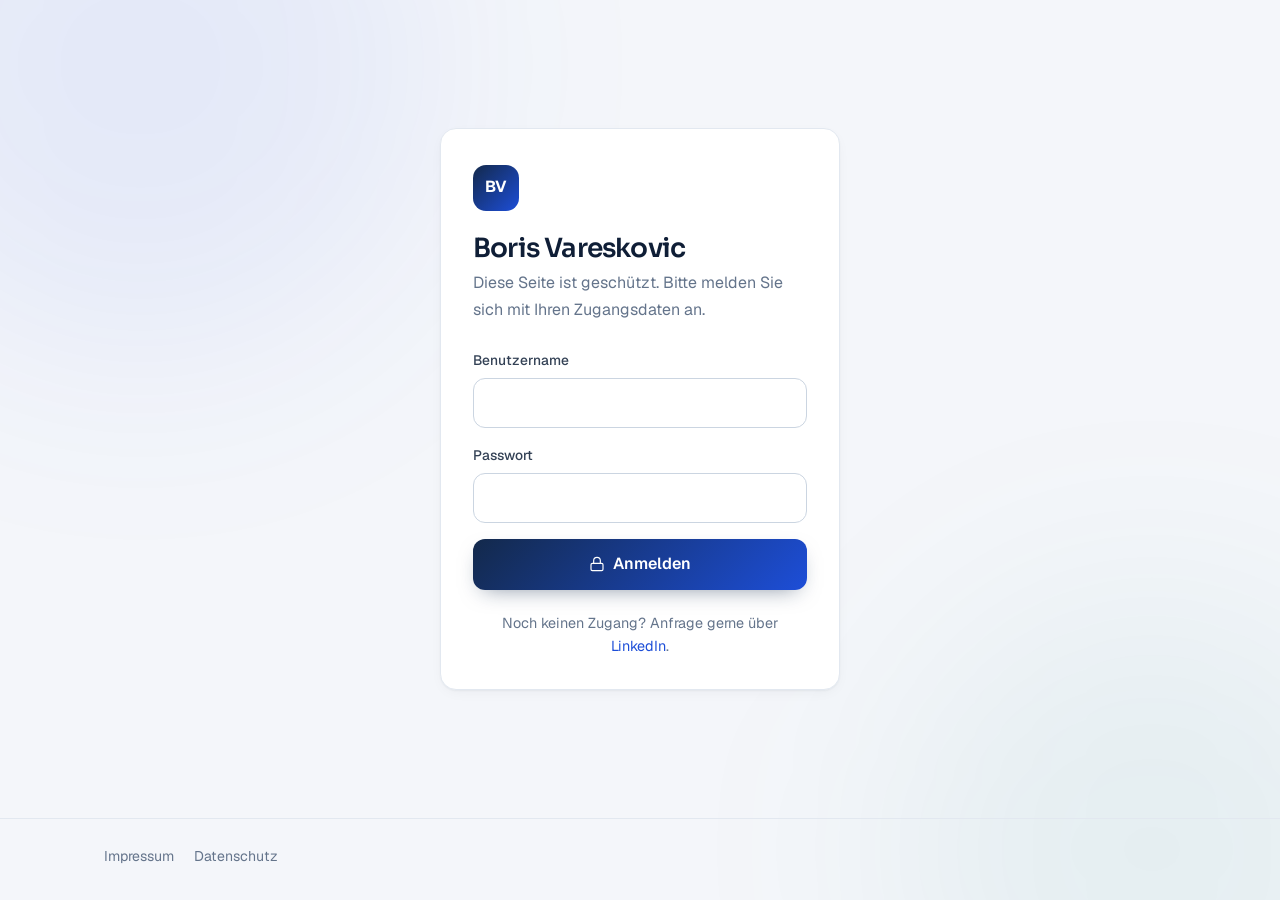
==== commit 34c99c9e: "Publish centred portrait and new name font Co-Authored-By: Claude Opus 5.5 <noreply@anthropic.com> C" ====
--- a/beschreibung.html
+++ b/beschreibung.html
@@ -49,7 +49,7 @@
   </div>
 </footer>
 
-<script id="bv-payload" type="application/octet-stream">puu42G+gZxUkRRk/tNzGn0zACLOLgdbmoQ+gnnUVgwGw1znJEd1mbBjOcz7pdf1tU/uWj66/OBXwJMCO6kKP4Zhgzg3pddYoVTz1V2IcIL5NqBfjPIdJkTZLT/eba47pUch6ebyLKwrtXD1bwd2UTlyxxjNcYDmaHy0giWSSWXZyn8rVoSaRW3KIdEmZbMMKNvmRhjajgaFBY8gjuFiNQ6SCnYmf3FP+tpl9H09lDYkw4Da7NC6XYxvRnUghisSuc/2VU6g8wJvuCEn+HuXYDr99sqr+1KzPEBB9EfydOqnpgf11Q2gep6pB4dn3Jan9KWF9Myq5PrEU4zTOLk2rLmvIgDoMPvoRFAhvqvWGPKmS6IzHWXn5lzr5IZQ4R7kVVaTe+ivQp6sErgK8xrHOhbZx8/VF0nZ3XA6CxYRrhlU6ke3pijIxxbpJbWisR6Pp9s/EBUR8Q6j5AvfxS86zTjL7/YZGHUS1q28NB3kT2GUULVRWMPF/61Dk3hCHYvG3pmrsbDXGYGFduPorM1rGoIeRh6aVzUtQUGW1W72/BOaTkBWwJ9e+3Whuygu1ZbaRKTNcfFkIe1p9XiFbYfrZJonUEzOvSgoYITA4Lx8SGf2agxafx4sco/3Ebn0G2UvR3P/jDOJawrUV8OZhcJ3nJBOjyNjqEyI4dwAW7XGLecegjnOSouNTYj1PxPDLxBEOUZLnN14XRKDj+KaIJIPMZzNs2+DzrGhf/pmy5+SDhS2hfgEHCTnLz5sf0npfXdL6szTekJzxVaDYDUeMKJ/1V/GQMPgz62/IUc82yHuxYvPWVFSB6XSIuRaMWqggWnH1g7+ns8W/cTRP7MM9LRkQtg8AAKYCPJ19yjQ6+av2Bah+TknKYBmUKh6qIzMJy5PUJ0E5kUVIsnuyIU5vnuof640RrkLP+HGw8iayuBtu4ijTW48IoHYAr3jHxVDyeOjiItlnoEJJs4tNdANdQCgYgYRti+WCBJQLK1Sfft13UudZq3KP/[base64]/y2TTGmOtHEx4dgHOmzqqOylJB2Xo/[base64]/oqyipuvigLb+SDKt/o6TiiT2c2P9q8jlZySijSKZudF5WBWWe9MPQ0SgQJ1D3xfjICKAuPVNobLY8iE4X0vYjXZFAhWwYOf9BsvRYylfsjWVDl3lXrQjre8DHXAzkpFhg4+XYWZXC5+XZenIIz0fU9w6PCbkjIMeWaC0PX62uRYC6TeFW4Q4YaW0iIgtMsxindB/mWiSw9hjCYOBFfYvAAHcz0aSnwJntVRCT0V2FANWsIDVtr0OIYvGSgX85HCMKiEvnNPS64UmPv7ZWJSfKnLsrV8SnNpo76twy2PAWEW+qAeZrrLihqFDjWMBCPBuQ6Py5/etwEbOQPt58TKXXfG4uDaTHssBXtn6kldeAAdqBfgXyt1xCaFQ8dssXoQgWDCw7lDhGf+7AJ/3/DoeAj8+k6Gt4ll0APvoh5+Y+0zauIY2tXEhgsxzqpdud/6IJToQDVBXOBXNAHTDbg1PFIv5EPztCqY3aCpthsFlZsBR0IugVg+JzHFLMm/2yqcpXC6LMisI/3C+vGSgFrjnlm7azicp/pjhc1fo7tCk5SvbFT6B4lOw+Zu9w0i9jXoB2sDoNcTsafbMGL3kUh7RkOQCALkKvbtpKcw509Tj5r+mNaK+qbNo90dtBuaZBWkUuvV1TfCF5xOT8IHjiiVWycZClucSBSQ2wxQH7/l8HA+u1/VnYnHZhNyu7YdrRzJJv5/NmSZUq8H9/zGTbUWdbWh7GXiIbdtOmUXFK84beiQNnm80y972kWaRWdeIf/lYwulJCZK3LWCFBwnVLLzjTWgc4jiGxC6+RMoFHZHMzMjp4jup6FCFMZGYuMG3lKK0vOy5wbJK6vZmUjxwhf40woGh+bmM1fhXE9Ut84gfdHaqAsci4omdXGl/x+nrMwjduApbL5oO3j9mhJPmfqMUoNIrrAeaRbsEJvgSv5hnbHBENPpWvNjN6IRKPs5myF59yBGMg00kgFOYt7Ll5V9PQTCA5Bw30ByLFxs6cXmr+thwXPI++TQ7WlrHHcGV5RZtfoc438rEwUX1SOpVZ0D3pin2qh7KInNCwJkNjWxoBaQBsH3E/mT3bwFxwTKy3ZTxc6W4U5Uylk1uDmraG5bVCf0v8eTr+UujhzCi2oSCeOhnQkTBnTe5RONYEKX34HvfGiCHeLGpX6m3el84QQbmTALd/ExM1rlz9wcRGbz41UJ7Irf4RykRzAPhEKlnB3ZI7yfvQL0xzxcJps2hAOweX5TeasSolfXWCZH4bWYL8OGohqq2gGDotQ4Xgj3Ye/TVKIWgUW5KRLjgk8jtw06nZ+6SEGHCVbV8sG8MWFB7ZXr+A6r4cs3Xu8yVBjQLHFB6EmUywg75qcEquqbQQ5QVVQ+gJTIQrkVLX7WSa2m6xvIA5XTsdjqAuBRXWJv2Yaw4JhVFJB6gArfBl0wnnbH6Q1tnLgjnN/0VX6ihF6LEHzCBehEmZkF0WUbqkNqDHtyrje1RozoIevtxSjtEqOLDEqdfo1j7zL1fGjadhtarPS6YsYgMuKTzIScMvQzpCX0DUdJOggh/[base64]/jyYmmQRIF0k4nNMXsxUDoP6pLr0Tyg7hp20JwJOwkuKLFPM3e+z9+WPbml6gctjYUejnhdLMuKLRmD0n/bvbwCXa81sidGzqpoUum0n8d0tfxS+SxgIZCWR0kn2efcuA2b0b/dOwinp7I4dGhUSf03FEfM0xXf4Q9M8vdKi6NlHRp3pTzVLYlKjablRaGe1jcNHHWuNOAy5TC0lrV+tisHKhjCbe1jPSahfPuHTS+613aRcm9spB/aYREsgdl3TOxJoYuji0Wmno9Q9hmOmoPhJt91CSdHbG6hQrIAEmZXuDI7+SsQ82aghaO8zYFEf1CMNl1MxMatsCro9wwfkicbQoyKaZfN53UB2qluOkrOlQfj4Iw1rOuMVNpdgp5f00fzrLxS3EZFIniQWWfroTyJc+V5wP94isNRZ+U/FBl7BV5DvgMs+lEmx1s5SV/36DNNWwaR3pm/8kqyTzLv8rpMYuTQZSK2rqwPq7fhcxYblKltg5Hj7iXeoLXoG477dMe6akHlC/dX593fBEqdEwCu+CKPYl8KsdodB6tj2BcNIgtlnFgkTJEkJP+BlzkiNkbTz7qZQVvB5eWA92MzVQDGJMJtX1aekjtixV84MiaxYZSyWrC1Nf2QbkKbEkfXrlnRUCSqcIEddNUwnj1h0IYJ3elkhXPqODfpvwCpoKNQCVb3SXulYJQyAbA/[base64]/FBauD/fVeAFKgnfe94z7f81YYTKUb8Kuf6lYQ/uovwmmhhpjWyWIhrtFxFYD57gYNyhzGCjuuGBReM6+zdPdP6VrU9tb5GzcUTHtid58LnmW8ewGJSik7J0YzXw6XLETEneFFSFsHMs8VIwaCSuSZjNWaoV4ntcF8ljiZ5lDJcpHngHT4qL/Jn+Cxg1D15J5AVg4PxVn74DPyCSlc9jJThu8NQQi7xksxsoiVoyT+RvWwZv4BAW/t/a87XewOPr5Y3tX9w2gKh84DNFRrs4iA620WremE4jG+QAWaGHmcIYL93wlEA1IkE3y8/pETmiqU3bUOZdpmI42klx+3xar7EdzAg6PSfrlcKvNnm/AjyisQXujjf5hULl4xh5Ork4oQy/kBwpM0g1OGw5hcslpLk6fcq/6796GdEelCxXvcAEIwEXkw2kgZutN7Xf7SvhIvx6raLDauB9RDk7x8kuFcleFZsAe83cVo/ATVYT/oK657tyPd/fVb7yDqM6DDQCFj6gDy8kFyos1vmN7+Aot0RgYZFWmQszP/vGL3DhwhSIxLU5nricKgCEcpRtEJVjBAXB2KjI2vPW1zsTN1qyqoDCc7mbGZI0G2EgewbwN1QUDpPLWgdNfdYqZDZvqcqrmlknLVpAAzDBtXq3ZYx+R9LYBFnFr5ayIIOrqJFWwRJmMMdSp+9lzpa3CdCZf1dbtCLAx/MOYEv2/v+qr6BN9xKYk4unM8hWjHBwFxtYRQ0moc38qyBo+A66dup2LyAhwOistd7gZrdz5LVjo+PG/mOq5lz4yp6FeTszb75eGore3AsWT1rR8WUj2Bz3NHzpXz8zvwc6RZ9aGfWtBVDgvRXk9gbLm4X1PDnYV3aAXLtEZzum+5+7fr5lBoTUb5OI8D5Sb0hPFQk7MVlL9Jy1Mgy2dwJp4MWC6YZFRB5OXjKFj/Nc1p+c4CVownZYCuKr15e3gmz3L8o7vq+6yM9mauwf+lCpTUkM12sPSk0H6Mt3PnfRMGds+En0zD7pRdPTvPHh/NJA6U3LjOmd9HJeDNHyRtALG5M3rDeqzlwukSuhEjxIVEEXolVsprHEjH6ArGe+UHSEUfgFuwkEKnCyWR1xrd8+gjpcPM/kT9TRPOjBmUsz3Bk5dCpoHm6TSk3JIswOK/IkOmAvPvK/DmKfUNUPnXoIe1mSkqpysVikKmZE3xH3FhHYLX1NbD7W4zAW5K6MhCLVsBeBS6NkRfwzCB4kq00u327muvQDL9yJPGjD+enmLwvEd3KsA4/2jQnwQ39OAotcvGDDuNmjMWGGFkTm2M84b6XHZ9FnfI9NiIhJjec+iTIofLsuHOoQxRnBwpMztyNji3AmUMe2x00HVC/CkacQjvZcQZg/fUTnJ5/Ni/sUQuVMGMhDj06AM8DzZtWuurp8vCEgmM9RsShtS53oSlAszDfA5NOBduZnV+cKszWKcX+jM8Sy8+GN1RR50Oe05gRyqmwMkGWKzSHMc+1rwii/+hCNKTZG6eBKYiZyy/FR+bna8HA5v61NJY6z6e9pfSZm4d2gWZ5xu+ma8gOl1dZr3PTAd3Rl7DvHb89rNYx9pMA7WlTBhCimEmHv2w2CJgGTbLFBIqtOvBtK2PDtSrx2GwooohfJNpjx2JJQerTFhScZyPVtgd0UUVRy1Ig9jKsMaOeN5dmTJxM90/DB2qrE/zNg5AikyeZhOp3foIfKzANgg3WOXlO8gHhfkbytJlRJVCKgLzfLqYIeQfCyaWhPntc8zW/+2jAH4Pa7wo6tUsgEsbiWwZwMCQ27v+8/+iUp7CWImCQEfgwT/lwcMFwZCPAFunfifqc5D0VnQSobv7XPNsqE6b5NXZ4pRoFqM+YnJVqs4h2tHIccLrjqo4ubpkWBRep3SCkcScbYTSF6Z9vyQQ1gDSBG4SMj9RZDhJI0zvSIGAZyWAbSKm1QW2Zygx7qX8CKA9ATfTEB8nzRwoJpvUI8aOgxXS8r/C/[base64]/xLb/M8Kezypz+JfAu3yaw2qZoED/c0PdnJoeSp+C8NGJbn3hKtA4GkPiAyqDwzbSf54WUj4bYt8lRk5RTfGgPqNQbawl68JkvoVQ//vhejcNX5t6MbbX1sDlLNx03TAJA1twwIn4/Nb7ODeQ0K6d+b99us0gROEOX0bAw7xMjlTlHvotYLcWmXZItvrrTurnVM856fW+qJuIyPmGTvD/5ym9e9j0jmCae7KtwwiKmlo8Qok25UDGqdz1EeSXtmi+Kuu6ma4Cba/[base64]/k4Y7cXd0dqed8nntx9s42PxwYQ13bYYDkrfxT6nGgpc/AMWyCB/LUlqlbcp8MHl748xyM1mDz/hradmfZt3Ys4LrB7WSZWAmfsVAKlQxKwkjUSYEtycOUTCRBcRaPEvQIL3pbn2w/vRk4VYCDp3EGNaRbsiuxEBFvllC0iBYz5yIpCouWnF+rXCFGeOTZFovu4ZHJAgCHy8iiMiwqLl5X18SHNXusMOF0THec+RpiPhVrN67mZ+FYUwjdYeF4eFmDR1NeeN5iwfQtxCrwlaTMIHi9HGs8XyJST2QBuxUuVibr+aH6UpCtlHCNm5Z+I/Aqx0H0lSn1mBnqfM7MhhwsP7mwkimUX2heYAgiRA4Y3UDg2+VdSnYyyEAmNUj2zn3uhfHjz+5TL/f69Y5UuJ64f/chWi9tholMEZmvosoeaWVgmdnT9h/yFlhMOPL84v+N7WyQ1IRWAf7xTUsjwpOwb8puHWXxh0O/I0qGUQj1NLVHhhbzpnCYho3qTWflU8vxAqcXfadgKKdPeaZxUp4Yv1qMNFWA9PGOP3aJfcdJAXAVUA7LlFXlx3b4ecJ6bw1+ljhbFelxzdRzOjxyZCb8oTx2W8y4VARz2xsbuXEhuTeeCL8LGb9ZkPsHYbLwwB/OwpoVpJ4gR1ZkNbRyY+Fnswf0JnRxFEjt0UcP8Yo9/NMK5Mf6+2SlLhLjyDpMBpy/azQaVLN2X9oabMxfTQzDn61NsOo9lnCNHOLFQj+UAB/Sqt7Jy7OnQq3k5obrztIFk2WLnkqXsBDEYhvy+59Aqwb5ZSmnrI0WZ+Er4/SNMlLaz+ewoRzMkH/Me3hnrWgPrJneHmhIcifRXuvF08ivM5IYR9Cuo6IPThnbJ8EkZ4aU+MHQvhLkT9+GbMNHsPybG+OM5ufykGoeyLwma4Wm609WVLQ8qb0BYYVpppooJNssEpJwYmRXA1RdPT2j2q/PUY8A5zXWgF9yx4mLNCc4c7nH3Y8Hmj8DzDkn01vL9CW/lH56KTvyniu6NgSHYmVNuMw2Lb5Bvx8ByEy6ODHxcgPWOWb3R5kFGLvQvineJAtXscI9MyFaah7/kOFnwrVETPSNe9kXI6ewXx/6VCHEt2Xm0lYKCWrvayoki1C8WDs0r9BA74XIWQgrz+UZn4OMJJGTSX9lBOkK9ghn/7szdbKCAahCSgSSoG/PktCSj7SK3E0j4r5vKYd4TECrbPlo8BEdUjjLeMh1XwApDjdkTrvdp3O+b8Q+E8xeca+PWkJan3QJCrpC6XDgsiX3+Bzidf59szcgKBP5gH8027rtpIMtY/ipdgj5A9ZMp6Ns34cgkYga176rgvorew5sKy1I6BKDCRPpUzvW+kxlAeDR9FafGRivFMh6kNZQQMIT+aLykW5kuoD1gvBPZCHTHAPO7YggfoVCyhHv8rE8uyefcIGmUCoeU6JO70T12Q5HHzGi+Kg5yUMCad11RCEDsq3zv9xxJeHVvp3Z7O7/BjQOElTArvXBJt6sYFjBUKeV3z8VaBF6nKBY6y8T+LORKc67vXsX8Pu2W4ViZdTNTEXDUvnnWPgic8sW4Ck+5cdX36ZNt7uafbxf5VbvKWgFJEfcoQqAY7Ir5qx7ehh/[base64]/KqQjWv3oeAAqQ2Cx88vr1nzFwbK/4MiQFjVWlg3t9mZPLLuso8fnggwD0USKzNFFjIdNykcF/XyPKbGEzaIU3JyYdPfeGDmZnmMBW5Rgi53NtV+NY36GdIjlRB9wbM7+hGSgjVd+GkpXio8W3jZbHwnMtuY5ko3n0RuRTT7mb/CZeUK5DnXajAAWm+Y0m7rX9DH52I+Kr0zTKzYqA09FLu5HtHOzaFEudtw9p2yHM3EMORlQyR8T76rQDz9zRtq3/KKsDouZxQy1kldg5mhwrV64p47IFaMb20Y6msiojkkVPSPUXxKMDXaSpBbE1w+COyfET/[base64]/kO3vlYsdZCkNeh+4/TNaxx/+z/M47o8VdJR9+prnPHsFLXQ9JWsPnyIMxj6taL+D4+vo+Gjr1WDldgDZKFUHtSC9u1YTs54hxGsGRmFad7mPkMUp6dczdJfQmPRUyEKqMbusyVZZVbCf4hrO5gPOw5wNp9ai8dBsr0Hex93d0Lwy2pF2/6aScjg63SVdhRnLpo6HTorQJH1tT8FX/PhAW0pXuVLBkM151ZGxnlh2j25XLe/hkGIx37ZEhXONFqraQCUg0JOl+I3J1fu3Dc0IuyA3DJ3CSS87zrHxGh9y9aLiKaB/BPsi1PlqnUPMHWI/UbObrsA7klszZ9/ouFQA6ySfkMmLwujXigNvDtb1HHbnTu46pHaxueD2gRgLPCigPAJFqltdKqIK3uNnlDkgyawGzxTvIDMrJzBBwZ/LbxHaEe19PWr5CGDmsU4ap2ndXtsVnabjwbfrCPYGUtwc/QFd2ZkywIr++C/UozstfewEj/X1ujS2NuZX/ktMiPvU/qvfP7F6an</script>
+<script id="bv-payload" type="application/octet-stream">focAThEOdTP1nMBOp6TO2AVpIwJR2khHx8fogKYZfAEXVJAWpvkbHZOncRsyYdYzweROXQvwhDCkH7m+7NRKWtvUsjnCITKCEbFxpdrlEqIrm1t3a5Vhn+ukdaVHKLR1n+M1vgbD2YZSPPappAgW5FlWZzaPEMQk9/bvjN2wv4oxtT7tN0n4pzw9Ct5J8TX7lhalz0eq7/zwXpkwuSQBH5o84P/DbQ/t5jKTrtnlQIcEy8GkVMMkOPG743osTlKoKVVW73KBjZ90jZ6GX3P54EZjBkyNf+/RjMvqw0q8KWnqobcM5X8qJTG+z0t5BGoqdpFuupB8HWWJdzpIWbzzNqVdgmXMb0WSyu+vdoDFnt7aCBRaYLxu2oZjCCaUbbYVm2pAPzZU2ZU+hPAbeO/np99CUAM7wo0E86aKiZOcBoCZLuHZfiM7KiYD+dYaWiCqaPzXmp5aDh9l8N384kx5RBr9IvyHTrnoP3iI/l/YZsRF4M9wOfSOpb3Bs9s9bHSKOc1KKdWfSyQ12SHWaI4+/UKkf4CvPDU0ZzGvql+E+suxjuOAKd7aZR7e0i/hUqm0US1XRE7qTFujN9szW6vzFoGA1RtF5JCzfflJPt4STAjZgTAO6NorM7CQpJdr9V5XAdJ27z12B4MUOaWa3Grk5bC+eOpLMnPPZ6TpjUW0PlFVFebOmrEs+L7Xd0JALYsXu7dgI+QNUKYPPgoyisd4+nG8FpPOrWTV7Oq03xOugUt4T9qFYmLb/+23ujXDQ99dJ1Mk1FHoy6p0sxHg3lTcuYiB3v7lPu8CljiD+SGyi8FOLWkypPwoKVxCsr0UO8u6jr+RDfY9Jj9c6fKOpv1IrxQIa5wnKvBaosIkA7d9tcwAbFEIexy08aqT2BE5N3fQWVzvtezxU+WT5roo0kH+dImptTx5uxi3nIuTtdvd7Ji2ZXAIyd/yY5rVhWVo61fyMZMQji16kzts2JjqzooxcPsohzZSFk+UM0q+cUv1bAmj3cnc5JoNkiaw21f5Ux7lhAjr4YMAXNiNT7NJeO+qX4n+D/P9NIW9L9K9E8vmCsh3C9SFUejPRE4IFvlnjuss37eH5zx3uhtSbA2VZYbcJgevCYuiGMsIL6aImzJulquDU1VSPzzrAW45riBhfM/5WUrUlupEuGxNVTtDpGh/7cHVnijSlSnN/xDX/5K1z9MvgA1xaMIehH77RrBd8l10/[base64]/cUjZDxNOURkNf40iEA96BCAIa4TFbeFopR6gGqCJeNo1NWZgWukuMkTbyu1MFdBkZrxwK+MyTECC1Kegu5FYBhbTc5FJj5mNxKKg8sDjS7Tb3JyyjJGuPffk1ACxjwKaL5LidBba1d7mJQ68+hJKPgOv2C3kB/4a0T19L3uoiun0uA3U81ij1QBcoMjB4JE3HdWiqaWrsRVEyCquWPhRFfdU5ib67G16cQJRJJcLZxTvTgR8wvGQ31fC0B+8on+eYHCN4+IQpc/1RAH/lHSbR05frXCocaFp7OpqHTQrRl8OLxY98Wxb4ZwQwZigGUb1AovYGdtMGdoWylcsi0Tqhc8z1Cf8+JSs32r0qIE/TAsFAYsN/KgNSEpAZAdXQQGXySh6UEsZU1jf8bFgdOa2XtYH101uEBZ7Elc5S23chrBn7yZR1v/RZeSTIhNFB4ddhYBvG3ptntHIXE+y+DbcaMkjP7rr+BIk8sGTkuGFLLevgbkclEL2bQaZObWbBOW3yfaNbpAQbGtZMeGCWR9v5ihQBLfo5ltJAcThU7K8VNKg4FS6ReQq3N8k4aM3+eT8yeDKT8/+eFlnK6uhBdqhXzdprdNzflbqchlTOYNbmPoEBP7Q82QZ1I9DEMO+0s3toQmEfE75NTooZOspUcNjZKtd0SL6h8O6zDxy9QBFYqexp83gI5UCt5W5bfoqZnf3V8JHDqHQ+o5oACgHAGXa8Wjs5WYKRkBVAkGHVGr+16XRjEwm2B4q1tX/3k6zd8h0eb+VkIYi9x+NXaxU2YRHUNfKny6gsUDFhSauTjWGhVGGCpCWj17ZgpQedvp+SPM2d+oMdB+mffDWF/49HoZTVqQWalQY+6yY9GJhx/3l7L90ZoMy0VZy6l3WLQK8NW4r6J8UBYmjIuihhVUld6cvPeyeARe1DAbzwBqrfWyKTu8TAqAum7PrCUQwl30tNGWWov2RTV3YVPkB4k/6CHcIW+qv8i1Np1UfRqydCBaH/[base64]/6pxLu2I/HXvJWqpc4b4hG2Shy2R0aPSiyfuxmCyBK6Z0gRT1/+Qp2STR2iX0Xp+QS7BKKzCUqmyMd+Fy7Dropbv4ZqIblFF7X8PB8UWCCmN8UKc/KlvM21jCMQbgKzyjdjC6xuEHmWBOk9YgvWRZ5hx3hHq9JMqNmTjPsGbX/aZdM52YysQDFEr2NqoHq/4pNcaLT9Mkqswn0PleC7y7BI6lFyAv4yFYdhxXqhJNxeKvN2mqZzJ0QOjL7wZ7GsGvsHpj03Nc4tUByf2gAv+isqnFX19xdWvd2BTG2dT86Y1AO+ayrNuFG29Ou0lktaQLGyTuK/GugF+9Em00QcYAoUHoptoEX7TTD3UOa8nDFTdZZwnB1J1895NoJSOWfEWNOEKaRKka/3GPtUqfp/9BjTTz+i+MklngZpsrVndvwtpzJdwrG8j/4krXPLRZTK3MUTTtTEf8Np804/ov8QyY5Bkt0qDeo7cUcgZ1cdnh4mVf8+MftMHSvIebicPRmhg+ef+6hpDtxFvL3tSouH6I7IbwMvA3C5HnzrYHNCwlFuLb/[base64]/DkFs9lTQweWwMTiRB0dwrJM7ymmZ72ceN7N+wFGRIDL4EKAy+cK+uJ2KjwZJEw7j5JBn8LMWXHT5hmrZgGJOjFixugqNo0Z9gLoPVgT5PoyDv7FuLqOEUwWp/wE4SGFZ6Mf0+TWxkJy7wg4lkOTEtQdRZDKnYONcPh5jqP/kzSX5lU5M17qn+OO/AhnzlxjbaL6S1r30NJwqSkBF0dhbXSu1V7Znjw9fxUqBC6QzXp8l+rHZvy3K4FFKl/g+zqYuy2SLXgRTXxeUUDHgOKI8GSHcJ1i/Y+Dm5f5fEVFOnbiYjXxY4t2zUQivLu1JmgWYG8abrhgixZRiCv96fEhUfPdD6Njj1r8cIzaRXHAEPaCUO+mSIT9ELfddBpsU/lzD1gmyFrnoTqDdZaKTP4I2gnKwK4VLuuq65UEAfYAahHsgO8SuE6P1F3M241mGeUkIkMNG1jQS6GaMVYW/TmSPQg+U7gsVtpGCok3brVhXyLrhdS4xcZNlfIfCmBRWQQZry2+t3ixNwju3g/kn+ha72d2JGyJTSjulXpsKVNnX6twzb6kJuy3cPZcneLaVQd9tdj/cdGC5NE9xVXjRU8oPvFLBYHwIwrCjO+d6L3AdUq/tUn/nabFDnI6Xthqec+ga/ujwDHdmFBbKTZnm6FN/YEPCrZHLXCT4GnIfO9J1Hh55epxf2BJ37Vm5tn53PjJEdgtYNR1//BjkayTVzvvxg8dr4Z3Kup1NZaNLndd98jpNpyfTo/J3xHryWYTqp4rqvxaPrrzXeuDc4UoIyO9fdVDclyE6kGZy0zKTSR5DouZGjMNlA7gGy3Tmpx7V8Z+azX76S5DkCxf5ZlNfTr05id2JqAXkbm4QFZi/gVKhD94WpdjP66NKOcbTPHHzbpRVJgwaK/[base64]/mk8Iebk29MdCIsZ8MIdOF2U8hRig17h6S0+U82UGo78mN4olen6jvPpbx3Do4BbO96gu1cpVVtoDSwD1RCOp6D/SqF8qqB62g3b84CYC8cTLLAp2EIrO2GzxlA1mWS1NRKkEhV3P/tWxayijslL0OQLNII9lkqVVoAOQELueV4StD5x3LWXyXLnUdb8rgmc5+eW7bgUpu6SoJLkDfshmtPOEvLpiD0f53HJPMTdJ3a1OaX8J7P1uiTmvsGDUTLFeE9n1B/105jktZ8h+gtPAWfPW/zvK2H8P37f2n++Of8YE5tWfs0rsfAy0wkQXdoMAxQyw4f1FMvt6JRtNaqchwuv5pGSGJkAHFGWac9DJodndz2HpS4JIH9Sk40Btv3BgLitBo4vF5ZGiPWZEUfV7usASV+tFQ0NSYDmrdHmLUEx+iX7y9VdtmieSVQbVGnIc7Oj182NpSY+5RgCX8ainkuHoFYI+w/NY+rGU9yVpAo3aWN0gmVSwUSvp3g/EHg706h6gCdhRd/8pHh8taygyM/k6S4AM0fqkYcUVUYpuFjQm6O4ittNMTxnJUc/qxsamap8KqwrtPi/PBQGhZSdEyWSlmpQexMF+BO1/0t1uZ9AcS9rFfhqG+pcMkHtxr9BKUmCXCTxuUI3rbC3z9eyJKL5UERLgwQyp1C0jMdGmKY1EY0wat7FRVy9L5i+FTCZtUqUMYVMYVlRAufuRuxK9GjONHW2vcn9Q+zIfT3tHwAj4wfZ493AmGzRAY0/kaVG6FIS3jFYY6dEr4sqvFxxmq4FgzZhtHGKpNY/bz3wdFZm/zSTN5iHWJDXU2lw1sueaYeyCTJZHhebvSX0cxa5/bTpCCGObtgGYPEQMacvs/46PMNQbOzF4Cw7Xul9YQeGcgKCuDNj1hMLhK88NaqTP1j5QwN0P79ConS5sG6i5dDULckGtOjmyu4U4/Sy4QUSKaF602EXxu+99hEYlA0FqM5ureo/fqLlaOkzeYiwt3owzL8IdH/9qmU60vyWUyivVourjxTKjsV5BbaG7J3U6QJi+/o0CGoBmlkUf5Bae4ef59yRyk/AYdfjWyAUTnOLEG2m3haszNNH/Ak7HTpJ2HnRKUuZEUsfybb83GLg+ky8lFJTXK6zG8jCrgsVV1/SpaVX4WLcrhJ4Qzk73+DTltnitfzUn7CEaLmhtwTDI8IUANv0lZmEwhCSwE6sXg4DFD+8Pcm765ZFd3xZ/3HpwolfY1suuTFImw2mEcs3Zevorr6YrCUrJCSapizJZzceYpYXKTICT3zMrFhwe78TWVTE/+W9NsyEHygv3x8QciXa7yLp8TGgXpwlK2rETZfALpZtNJdQ/xBSrEM1x9niFysx/3ITtJXYNAs5XxYkD6yuqJa6i14x0yD3/H8FKGY9PxGYYwG1ZWxv6fezFx458Hm38OI6j1d1dnzJ2zbgxFtOUQI1zm0Lc7ZnMgTAh/Rl1sXYfI28Xo6CXOgNIkRG2eak2+uTH2B7k8oHUpXxd9ACXrqu7jm2Ym9urGyYdK6FL7UsjPoRgzula4CQUsnqSXyNm3wuJruoSQSJ9esaxRFgEgBSL/CvsM8fwkDlJgtsfJarH/mZ8AnGWhAuW8poKUwUAA71zJxOFo/4QKPTWSMC48WnC/dnLONCzvtyXK0fXPWHhvNnUFAhtLrdx1aolZyWfFUsK7jV0+r61rrZA/cchmJiZ+EWMjHi2vUzuKGzfK3S6zFcvtT5k1fAk8p1Z6uq7tEHnXv0R5c2xcAXD9EcXckE595JkaWcbQTZYRf6xKdE3xDnbNjgZS+M2mX/XH1CwxyZdyDwGv/R7jJgLmJ7J/snGvCyxdB3ARszPj7mlBMQs34tzuJYAqIrqFyUoUG2P3tIylgJnX94zB5paMO+QGpgdvYD0T3yM+XF10ShDQ3AObyxIz5ZZDX8b2/MwXw2PX506K83UrY3BkTU0w9Og32DyXewJkuXG9Frgjj65ZpuH0bC0Nk/gx+ounzbuXalEbVjksuzDmt3kxOROMC6yNcAFm/[base64]/mt0unZ48yPhxCCrLvg1+okxemjd0lDmHTpAQVghVB7CEDFpDZaBMq1g8l9vN0kIPFycFITAczU4aEOaBiwMqhXh2zF6b/xp8ytpg3g8+gGHbaKXflspokMWU4fc6418XxBJZq/ebIG/xcX2qYOdLHkTJBbyyP68a5f0ppG+/[base64]/6t0VspvFdc0LkXwGefcfWVUg98P+ZBM+ULrzPhIbNJlb1cR0Vn6bFS0RRtwPwCsEQ1gYLqPdVDhipcUYiDP8YXHbhru+wy0J3IPSiKmcXI4/0DEEYvyuHGAe5u2VKB7dYEzKXM/[base64]/H4mrYyegPzfbx30Zg4/2qJmqw5igZb1fzTgO81rsYqppP/3zqxR+lHv/nZni0iLA4eLihOPt8klb707V9aKY4pykrRXmPETuLNFOTthVjIxQkFWlJdyWNjHV9S94oiFCYDsW/ChiZH/mClHoRrWq23MBEl6N8wSmfosPCOg73UYiuc/I4okFOs/W1TRs8dXDPNRDvSAai5dpGlxAYsgdLe/kiD2YICZLcXWDakeFmjU4+Mz08njIzBHLi8vI4atalShZoE/YDjkhyGwnYdYwIcse4xMCsJayGZfGEeJDFMiqYJgLS0o02RY1TOuEncAbYupcnSIh3wvHNXRa/3EqvVFJo5qpYb057ai+SNecaHIihfsHYS8zoHLqsKg9LIgOFzHaR5uS0DzGW9oTZ5/AKyMkSe+cf1OOGkuQsJAoTWnvAMllvJw0ZACFWOc1PQ6ZU3qv3IxrEu8wORLx4WKeUoJq9AtWX0okBzPO8SJ5/BuPI6AaYqwdFfPqMUC7P0GKtQShY4ZiJNCIJXlojeJWtFSbKjiv1X2HQeeyCjvjqielHh5LZY/[base64]/WxGPhaT4cWcPusgDTJuG2xgG5ZOkQfq089kqIYX4YTCkaEf6DuFVzHM1Mqp5sNZJenvwz3IJPyX2azN19qTqV3ZtKyvm0LUQFgSH1Wf33Xy9Z3yts6Da4F/x8fKl1ZZrM6g+GKiABmea0QV+l62hkYceWETi47+MgJEfNAk8iTRjk2Vb/5f6/SAj/[base64]/gKfI5zx+V89qUOoDnUQqzDIvopsCjJhnX6Kq5AEAk1ZKtEibmEt8Tta3M2O7+7+uK3hoYsjuUkB5nNcwKmYiFFAzjlqlUi5MMoHdWrg/vJ4ZgIN0cozBFx15Fr3vMM/88xX2WXD92hWtWtEEFlZ2PlEeWYJyPUyktWHAlpSxuyElfIndEfx8qnt+Kfk+eiM/6zrF0aextA8sG6vTNztroI3DAs16kiNjtpLD11gbG9Ynle9hI8ZytcqhnzIxr9Y3wMG3iUhSaemjUWy4y8MJycqCJLm+RrODhFJ1yuB33USPPrf71hD8ZnDYNnZcgS5JqUN/32q2FBuj8PUEaD7ncShvKQa9LKeHePCLRfRiuuWyFC65LPyE33nhtiKO0riju85/YXPappSzuzA2fSdD7YAppWw2kiqATm3WyuGrvylhQzLhqCOJIiNKPac9gWlAOKxA6BpK/jILsRAB+L+7PS968LVKuHmJWnIG1v3k9Q7vIKOG27TndoEoxOYYEmjDNqUEC2/zVfyd4WgGWKM0utGILb22fprqu65U6AibQGglkAEGOBk7qqwCW+A2kESQ4l0vVkTkU0OYgH9H+T/rUGsRV9j3VI6bRHlzRqxeT7/eIRP90bUgCPa6p8AvycZhH15SimrnZqFvZDdboaRNZCIspqTh5Q4rd1El1qH8XxnSA3BYbDh8KVomtKzw61Udpm9GDd7MURfyHbNW3rn+XMfgVa6r9N/tL90Aih3ZkVoptyxfuIA89ZFn4/ec6Uk+MUy6goDD2lsjiFyXIFeTR6jD+QHKjmcYHKGcio9eMEUYnzOER3Ph3</script>
 <script src="js/gate.js"></script>
 
 </body>
--- a/CSS/fonts.css
+++ b/CSS/fonts.css
@@ -1,4 +1,12 @@
-/* Self-hosted fonts: Geist and Geist Mono (SIL Open Font License, see fonts/OFL-geist.txt) */
+/* Self-hosted fonts: Geist, Geist Mono and Sora (SIL Open Font License, see fonts/OFL-*.txt) */
+@font-face {
+  font-family: 'Sora';
+  font-style: normal;
+  font-display: swap;
+  font-weight: 100 900;
+  src: url(../fonts/sora.woff2) format('woff2-variations'), url(../fonts/sora.woff2) format('woff2');
+  unicode-range: U+0000-00FF,U+0131,U+0152-0153,U+02BB-02BC,U+02C6,U+02DA,U+02DC,U+0304,U+0308,U+0329,U+2000-206F,U+20AC,U+2122,U+2191,U+2193,U+2212,U+2215,U+FEFF,U+FFFD;
+}
 @font-face {
   font-family: 'Geist';
   font-style: normal;
--- a/CSS/style.css
+++ b/CSS/style.css
@@ -17,6 +17,7 @@
   --gradient:linear-gradient(135deg, var(--navy) 0%, var(--blue) 100%);
   --shadow:0 1px 2px rgba(15,30,54,0.05), 0 4px 16px -6px rgba(15,30,54,0.08);
   --sans:'Geist', -apple-system, 'Segoe UI', Roboto, sans-serif;
+  --display:'Sora', var(--sans);
   --mono:'Geist Mono', ui-monospace, 'SFMono-Regular', Menlo, monospace;
   --radius:16px;
   --ease:cubic-bezier(.2,.8,.2,1);
@@ -62,7 +63,7 @@
   border-bottom:1px solid var(--border);
 }
 .site-nav .wrap{ display:flex; align-items:center; justify-content:space-between; min-height:64px; gap:24px; }
-.brand{ display:flex; align-items:center; gap:10px; white-space:nowrap; font-weight:650; color:var(--ink); letter-spacing:-0.01em; }
+.brand{ display:flex; align-items:center; gap:10px; white-space:nowrap; font-family:var(--display); font-weight:600; color:var(--ink); letter-spacing:-0.01em; }
 .brand:hover{ color:var(--ink); }
 .brand-mark{
   width:30px; height:30px; border-radius:9px; background:var(--gradient); color:#fff;
@@ -125,7 +126,10 @@
   position:sticky; top:0; height:100vh;
   display:flex; flex-direction:column; justify-content:space-between; padding:60px 0 40px;
 }
-.side-photo{ position:relative; width:200px; }
+.side-intro{ text-align:center; max-width:460px; }
+.side-intro .side-fields{ justify-content:center; margin-left:auto; margin-right:auto; }
+.side-intro .side-role{ margin-left:auto; margin-right:auto; }
+.side-photo{ position:relative; width:200px; margin:0 auto; }
 .side-photo img{
   width:100%; height:auto;
   -webkit-mask-image:
@@ -137,7 +141,7 @@
     linear-gradient(to right, transparent 0%, #000 14%, #000 86%, transparent 100%);
   mask-composite:intersect;
 }
-.side h1{ font-size:clamp(2.4em, 3.6vw, 3.3em); font-weight:700; letter-spacing:-0.04em; line-height:1.02; margin-top:28px; }
+.side h1{ font-family:var(--display); font-size:clamp(2.2em, 3.3vw, 3em); font-weight:600; letter-spacing:-0.035em; line-height:1.05; margin-top:26px; }
 .side-role{ color:var(--ink-soft); font-size:1.05em; line-height:1.5; margin-top:14px; max-width:430px; }
 
 .side-fields{ margin-top:18px; max-width:440px; }
@@ -301,7 +305,7 @@
 .gate-form{ width:100%; max-width:400px; padding:36px 32px 30px; }
 .gate-auto .gate-form{ visibility:hidden; }
 .gate-form .brand-mark{ width:46px; height:46px; border-radius:13px; font-size:1em; margin-bottom:22px; }
-.gate-form h1{ font-size:1.7em; letter-spacing:-0.03em; }
+.gate-form h1{ font-family:var(--display); font-weight:600; font-size:1.65em; letter-spacing:-0.03em; }
 .gate-lead{ color:var(--muted); margin:6px 0 26px; }
 .gate-field{ display:block; margin-bottom:16px; }
 .gate-field span{ display:block; font-size:0.86em; font-weight:500; color:var(--ink-soft); margin-bottom:6px; }
@@ -350,7 +354,8 @@
   .layout{ display:block; padding:0 24px; }
   .side{ position:static; height:auto; padding:36px 0 40px; }
   .side-photo{ width:min(230px, 62vw); }
-  .side h1{ font-size:clamp(2.3em, 10vw, 3.2em); }
+  .side h1{ font-size:clamp(2.1em, 9.5vw, 3em); }
+  .side-intro{ max-width:none; }
   .side-nav, .side-links{ display:none; }
   .content{ padding-top:24px; }
   .sec{ padding-bottom:72px; }
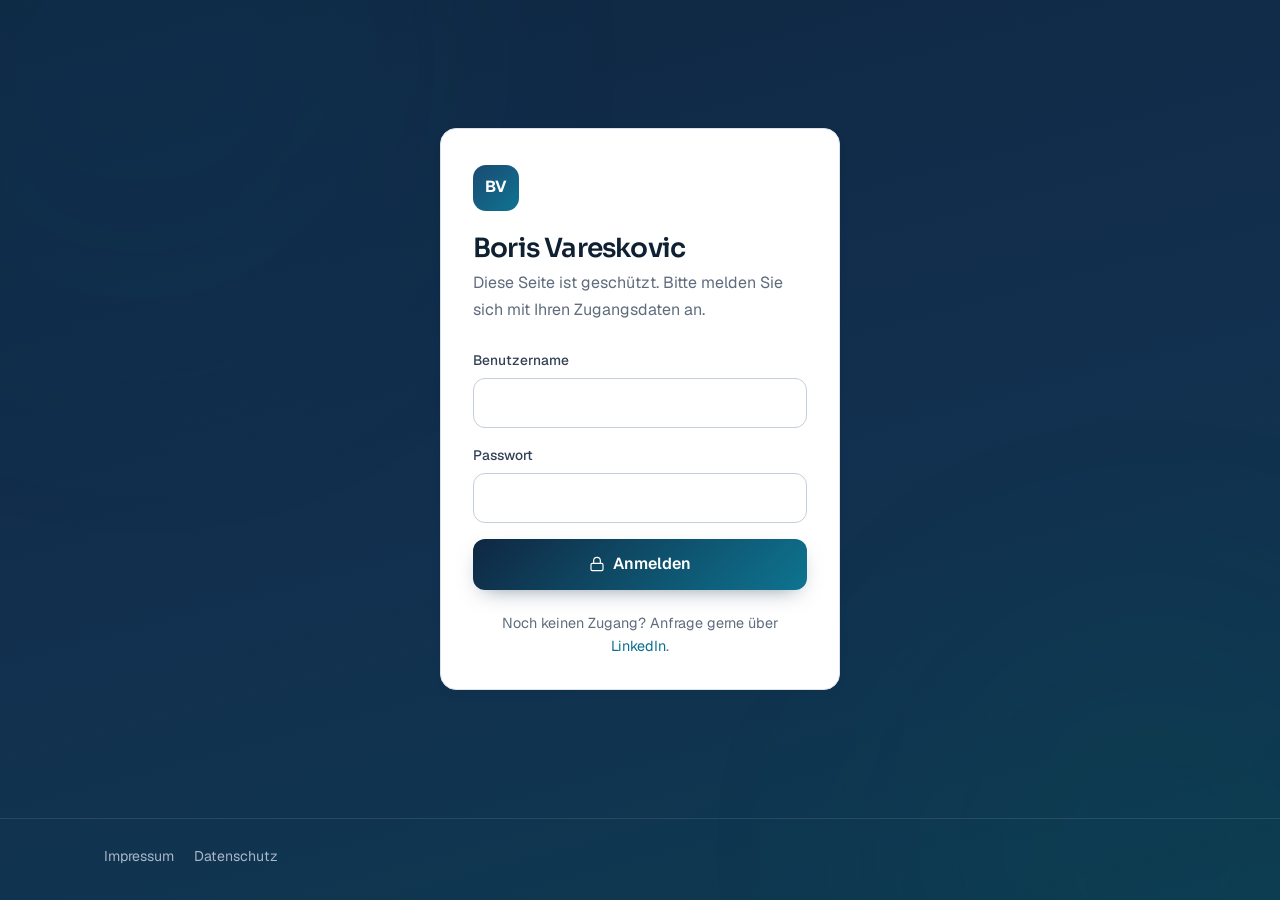
==== commit e56c95c6: "Publish navy panel with petrol accent Co-Authored-By: Claude Opus 5.5 <noreply@anthropic.com> Claude" ====
--- a/beschreibung.html
+++ b/beschreibung.html
@@ -7,7 +7,7 @@
 <title>Boris Vareskovic — Anmeldung</title>
 <script>try{if(sessionStorage.getItem('bv-access'))document.documentElement.classList.add('gate-auto');}catch(e){}</script>
 
-<link rel="icon" type="image/svg+xml" href="data:image/svg+xml,<svg xmlns='http://www.w3.org/2000/svg' viewBox='0 0 64 64'><defs><linearGradient id='g' x1='0' y1='0' x2='1' y2='1'><stop offset='0' stop-color='%2313294b'/><stop offset='1' stop-color='%231d4ed8'/></linearGradient></defs><rect width='64' height='64' rx='14' fill='url(%23g)'/><text x='50%25' y='56%25' dominant-baseline='middle' text-anchor='middle' font-family='Arial,sans-serif' font-weight='700' font-size='26' fill='white'>BV</text></svg>">
+<link rel="icon" type="image/svg+xml" href="data:image/svg+xml,<svg xmlns='http://www.w3.org/2000/svg' viewBox='0 0 64 64'><defs><linearGradient id='g' x1='0' y1='0' x2='1' y2='1'><stop offset='0' stop-color='%230f2742'/><stop offset='1' stop-color='%230e7490'/></linearGradient></defs><rect width='64' height='64' rx='14' fill='url(%23g)'/><text x='50%25' y='56%25' dominant-baseline='middle' text-anchor='middle' font-family='Arial,sans-serif' font-weight='700' font-size='26' fill='white'>BV</text></svg>">
 
 <link rel="stylesheet" href="CSS/fonts.css">
 <link rel="stylesheet" href="CSS/style.css">
@@ -49,7 +49,7 @@
   </div>
 </footer>
 
-<script id="bv-payload" type="application/octet-stream">focAThEOdTP1nMBOp6TO2AVpIwJR2khHx8fogKYZfAEXVJAWpvkbHZOncRsyYdYzweROXQvwhDCkH7m+7NRKWtvUsjnCITKCEbFxpdrlEqIrm1t3a5Vhn+ukdaVHKLR1n+M1vgbD2YZSPPappAgW5FlWZzaPEMQk9/bvjN2wv4oxtT7tN0n4pzw9Ct5J8TX7lhalz0eq7/zwXpkwuSQBH5o84P/DbQ/t5jKTrtnlQIcEy8GkVMMkOPG743osTlKoKVVW73KBjZ90jZ6GX3P54EZjBkyNf+/RjMvqw0q8KWnqobcM5X8qJTG+z0t5BGoqdpFuupB8HWWJdzpIWbzzNqVdgmXMb0WSyu+vdoDFnt7aCBRaYLxu2oZjCCaUbbYVm2pAPzZU2ZU+hPAbeO/np99CUAM7wo0E86aKiZOcBoCZLuHZfiM7KiYD+dYaWiCqaPzXmp5aDh9l8N384kx5RBr9IvyHTrnoP3iI/l/YZsRF4M9wOfSOpb3Bs9s9bHSKOc1KKdWfSyQ12SHWaI4+/UKkf4CvPDU0ZzGvql+E+suxjuOAKd7aZR7e0i/hUqm0US1XRE7qTFujN9szW6vzFoGA1RtF5JCzfflJPt4STAjZgTAO6NorM7CQpJdr9V5XAdJ27z12B4MUOaWa3Grk5bC+eOpLMnPPZ6TpjUW0PlFVFebOmrEs+L7Xd0JALYsXu7dgI+QNUKYPPgoyisd4+nG8FpPOrWTV7Oq03xOugUt4T9qFYmLb/+23ujXDQ99dJ1Mk1FHoy6p0sxHg3lTcuYiB3v7lPu8CljiD+SGyi8FOLWkypPwoKVxCsr0UO8u6jr+RDfY9Jj9c6fKOpv1IrxQIa5wnKvBaosIkA7d9tcwAbFEIexy08aqT2BE5N3fQWVzvtezxU+WT5roo0kH+dImptTx5uxi3nIuTtdvd7Ji2ZXAIyd/yY5rVhWVo61fyMZMQji16kzts2JjqzooxcPsohzZSFk+UM0q+cUv1bAmj3cnc5JoNkiaw21f5Ux7lhAjr4YMAXNiNT7NJeO+qX4n+D/P9NIW9L9K9E8vmCsh3C9SFUejPRE4IFvlnjuss37eH5zx3uhtSbA2VZYbcJgevCYuiGMsIL6aImzJulquDU1VSPzzrAW45riBhfM/5WUrUlupEuGxNVTtDpGh/7cHVnijSlSnN/xDX/5K1z9MvgA1xaMIehH77RrBd8l10/[base64]/cUjZDxNOURkNf40iEA96BCAIa4TFbeFopR6gGqCJeNo1NWZgWukuMkTbyu1MFdBkZrxwK+MyTECC1Kegu5FYBhbTc5FJj5mNxKKg8sDjS7Tb3JyyjJGuPffk1ACxjwKaL5LidBba1d7mJQ68+hJKPgOv2C3kB/4a0T19L3uoiun0uA3U81ij1QBcoMjB4JE3HdWiqaWrsRVEyCquWPhRFfdU5ib67G16cQJRJJcLZxTvTgR8wvGQ31fC0B+8on+eYHCN4+IQpc/1RAH/lHSbR05frXCocaFp7OpqHTQrRl8OLxY98Wxb4ZwQwZigGUb1AovYGdtMGdoWylcsi0Tqhc8z1Cf8+JSs32r0qIE/TAsFAYsN/KgNSEpAZAdXQQGXySh6UEsZU1jf8bFgdOa2XtYH101uEBZ7Elc5S23chrBn7yZR1v/RZeSTIhNFB4ddhYBvG3ptntHIXE+y+DbcaMkjP7rr+BIk8sGTkuGFLLevgbkclEL2bQaZObWbBOW3yfaNbpAQbGtZMeGCWR9v5ihQBLfo5ltJAcThU7K8VNKg4FS6ReQq3N8k4aM3+eT8yeDKT8/+eFlnK6uhBdqhXzdprdNzflbqchlTOYNbmPoEBP7Q82QZ1I9DEMO+0s3toQmEfE75NTooZOspUcNjZKtd0SL6h8O6zDxy9QBFYqexp83gI5UCt5W5bfoqZnf3V8JHDqHQ+o5oACgHAGXa8Wjs5WYKRkBVAkGHVGr+16XRjEwm2B4q1tX/3k6zd8h0eb+VkIYi9x+NXaxU2YRHUNfKny6gsUDFhSauTjWGhVGGCpCWj17ZgpQedvp+SPM2d+oMdB+mffDWF/49HoZTVqQWalQY+6yY9GJhx/3l7L90ZoMy0VZy6l3WLQK8NW4r6J8UBYmjIuihhVUld6cvPeyeARe1DAbzwBqrfWyKTu8TAqAum7PrCUQwl30tNGWWov2RTV3YVPkB4k/6CHcIW+qv8i1Np1UfRqydCBaH/[base64]/6pxLu2I/HXvJWqpc4b4hG2Shy2R0aPSiyfuxmCyBK6Z0gRT1/+Qp2STR2iX0Xp+QS7BKKzCUqmyMd+Fy7Dropbv4ZqIblFF7X8PB8UWCCmN8UKc/KlvM21jCMQbgKzyjdjC6xuEHmWBOk9YgvWRZ5hx3hHq9JMqNmTjPsGbX/aZdM52YysQDFEr2NqoHq/4pNcaLT9Mkqswn0PleC7y7BI6lFyAv4yFYdhxXqhJNxeKvN2mqZzJ0QOjL7wZ7GsGvsHpj03Nc4tUByf2gAv+isqnFX19xdWvd2BTG2dT86Y1AO+ayrNuFG29Ou0lktaQLGyTuK/GugF+9Em00QcYAoUHoptoEX7TTD3UOa8nDFTdZZwnB1J1895NoJSOWfEWNOEKaRKka/3GPtUqfp/9BjTTz+i+MklngZpsrVndvwtpzJdwrG8j/4krXPLRZTK3MUTTtTEf8Np804/ov8QyY5Bkt0qDeo7cUcgZ1cdnh4mVf8+MftMHSvIebicPRmhg+ef+6hpDtxFvL3tSouH6I7IbwMvA3C5HnzrYHNCwlFuLb/[base64]/DkFs9lTQweWwMTiRB0dwrJM7ymmZ72ceN7N+wFGRIDL4EKAy+cK+uJ2KjwZJEw7j5JBn8LMWXHT5hmrZgGJOjFixugqNo0Z9gLoPVgT5PoyDv7FuLqOEUwWp/wE4SGFZ6Mf0+TWxkJy7wg4lkOTEtQdRZDKnYONcPh5jqP/kzSX5lU5M17qn+OO/AhnzlxjbaL6S1r30NJwqSkBF0dhbXSu1V7Znjw9fxUqBC6QzXp8l+rHZvy3K4FFKl/g+zqYuy2SLXgRTXxeUUDHgOKI8GSHcJ1i/Y+Dm5f5fEVFOnbiYjXxY4t2zUQivLu1JmgWYG8abrhgixZRiCv96fEhUfPdD6Njj1r8cIzaRXHAEPaCUO+mSIT9ELfddBpsU/lzD1gmyFrnoTqDdZaKTP4I2gnKwK4VLuuq65UEAfYAahHsgO8SuE6P1F3M241mGeUkIkMNG1jQS6GaMVYW/TmSPQg+U7gsVtpGCok3brVhXyLrhdS4xcZNlfIfCmBRWQQZry2+t3ixNwju3g/kn+ha72d2JGyJTSjulXpsKVNnX6twzb6kJuy3cPZcneLaVQd9tdj/cdGC5NE9xVXjRU8oPvFLBYHwIwrCjO+d6L3AdUq/tUn/nabFDnI6Xthqec+ga/ujwDHdmFBbKTZnm6FN/YEPCrZHLXCT4GnIfO9J1Hh55epxf2BJ37Vm5tn53PjJEdgtYNR1//BjkayTVzvvxg8dr4Z3Kup1NZaNLndd98jpNpyfTo/J3xHryWYTqp4rqvxaPrrzXeuDc4UoIyO9fdVDclyE6kGZy0zKTSR5DouZGjMNlA7gGy3Tmpx7V8Z+azX76S5DkCxf5ZlNfTr05id2JqAXkbm4QFZi/gVKhD94WpdjP66NKOcbTPHHzbpRVJgwaK/[base64]/mk8Iebk29MdCIsZ8MIdOF2U8hRig17h6S0+U82UGo78mN4olen6jvPpbx3Do4BbO96gu1cpVVtoDSwD1RCOp6D/SqF8qqB62g3b84CYC8cTLLAp2EIrO2GzxlA1mWS1NRKkEhV3P/tWxayijslL0OQLNII9lkqVVoAOQELueV4StD5x3LWXyXLnUdb8rgmc5+eW7bgUpu6SoJLkDfshmtPOEvLpiD0f53HJPMTdJ3a1OaX8J7P1uiTmvsGDUTLFeE9n1B/105jktZ8h+gtPAWfPW/zvK2H8P37f2n++Of8YE5tWfs0rsfAy0wkQXdoMAxQyw4f1FMvt6JRtNaqchwuv5pGSGJkAHFGWac9DJodndz2HpS4JIH9Sk40Btv3BgLitBo4vF5ZGiPWZEUfV7usASV+tFQ0NSYDmrdHmLUEx+iX7y9VdtmieSVQbVGnIc7Oj182NpSY+5RgCX8ainkuHoFYI+w/NY+rGU9yVpAo3aWN0gmVSwUSvp3g/EHg706h6gCdhRd/8pHh8taygyM/k6S4AM0fqkYcUVUYpuFjQm6O4ittNMTxnJUc/qxsamap8KqwrtPi/PBQGhZSdEyWSlmpQexMF+BO1/0t1uZ9AcS9rFfhqG+pcMkHtxr9BKUmCXCTxuUI3rbC3z9eyJKL5UERLgwQyp1C0jMdGmKY1EY0wat7FRVy9L5i+FTCZtUqUMYVMYVlRAufuRuxK9GjONHW2vcn9Q+zIfT3tHwAj4wfZ493AmGzRAY0/kaVG6FIS3jFYY6dEr4sqvFxxmq4FgzZhtHGKpNY/bz3wdFZm/zSTN5iHWJDXU2lw1sueaYeyCTJZHhebvSX0cxa5/bTpCCGObtgGYPEQMacvs/46PMNQbOzF4Cw7Xul9YQeGcgKCuDNj1hMLhK88NaqTP1j5QwN0P79ConS5sG6i5dDULckGtOjmyu4U4/Sy4QUSKaF602EXxu+99hEYlA0FqM5ureo/fqLlaOkzeYiwt3owzL8IdH/9qmU60vyWUyivVourjxTKjsV5BbaG7J3U6QJi+/o0CGoBmlkUf5Bae4ef59yRyk/AYdfjWyAUTnOLEG2m3haszNNH/Ak7HTpJ2HnRKUuZEUsfybb83GLg+ky8lFJTXK6zG8jCrgsVV1/SpaVX4WLcrhJ4Qzk73+DTltnitfzUn7CEaLmhtwTDI8IUANv0lZmEwhCSwE6sXg4DFD+8Pcm765ZFd3xZ/3HpwolfY1suuTFImw2mEcs3Zevorr6YrCUrJCSapizJZzceYpYXKTICT3zMrFhwe78TWVTE/+W9NsyEHygv3x8QciXa7yLp8TGgXpwlK2rETZfALpZtNJdQ/xBSrEM1x9niFysx/3ITtJXYNAs5XxYkD6yuqJa6i14x0yD3/H8FKGY9PxGYYwG1ZWxv6fezFx458Hm38OI6j1d1dnzJ2zbgxFtOUQI1zm0Lc7ZnMgTAh/Rl1sXYfI28Xo6CXOgNIkRG2eak2+uTH2B7k8oHUpXxd9ACXrqu7jm2Ym9urGyYdK6FL7UsjPoRgzula4CQUsnqSXyNm3wuJruoSQSJ9esaxRFgEgBSL/CvsM8fwkDlJgtsfJarH/mZ8AnGWhAuW8poKUwUAA71zJxOFo/4QKPTWSMC48WnC/dnLONCzvtyXK0fXPWHhvNnUFAhtLrdx1aolZyWfFUsK7jV0+r61rrZA/cchmJiZ+EWMjHi2vUzuKGzfK3S6zFcvtT5k1fAk8p1Z6uq7tEHnXv0R5c2xcAXD9EcXckE595JkaWcbQTZYRf6xKdE3xDnbNjgZS+M2mX/XH1CwxyZdyDwGv/R7jJgLmJ7J/snGvCyxdB3ARszPj7mlBMQs34tzuJYAqIrqFyUoUG2P3tIylgJnX94zB5paMO+QGpgdvYD0T3yM+XF10ShDQ3AObyxIz5ZZDX8b2/MwXw2PX506K83UrY3BkTU0w9Og32DyXewJkuXG9Frgjj65ZpuH0bC0Nk/gx+ounzbuXalEbVjksuzDmt3kxOROMC6yNcAFm/[base64]/mt0unZ48yPhxCCrLvg1+okxemjd0lDmHTpAQVghVB7CEDFpDZaBMq1g8l9vN0kIPFycFITAczU4aEOaBiwMqhXh2zF6b/xp8ytpg3g8+gGHbaKXflspokMWU4fc6418XxBJZq/ebIG/xcX2qYOdLHkTJBbyyP68a5f0ppG+/[base64]/6t0VspvFdc0LkXwGefcfWVUg98P+ZBM+ULrzPhIbNJlb1cR0Vn6bFS0RRtwPwCsEQ1gYLqPdVDhipcUYiDP8YXHbhru+wy0J3IPSiKmcXI4/0DEEYvyuHGAe5u2VKB7dYEzKXM/[base64]/H4mrYyegPzfbx30Zg4/2qJmqw5igZb1fzTgO81rsYqppP/3zqxR+lHv/nZni0iLA4eLihOPt8klb707V9aKY4pykrRXmPETuLNFOTthVjIxQkFWlJdyWNjHV9S94oiFCYDsW/ChiZH/mClHoRrWq23MBEl6N8wSmfosPCOg73UYiuc/I4okFOs/W1TRs8dXDPNRDvSAai5dpGlxAYsgdLe/kiD2YICZLcXWDakeFmjU4+Mz08njIzBHLi8vI4atalShZoE/YDjkhyGwnYdYwIcse4xMCsJayGZfGEeJDFMiqYJgLS0o02RY1TOuEncAbYupcnSIh3wvHNXRa/3EqvVFJo5qpYb057ai+SNecaHIihfsHYS8zoHLqsKg9LIgOFzHaR5uS0DzGW9oTZ5/AKyMkSe+cf1OOGkuQsJAoTWnvAMllvJw0ZACFWOc1PQ6ZU3qv3IxrEu8wORLx4WKeUoJq9AtWX0okBzPO8SJ5/BuPI6AaYqwdFfPqMUC7P0GKtQShY4ZiJNCIJXlojeJWtFSbKjiv1X2HQeeyCjvjqielHh5LZY/[base64]/WxGPhaT4cWcPusgDTJuG2xgG5ZOkQfq089kqIYX4YTCkaEf6DuFVzHM1Mqp5sNZJenvwz3IJPyX2azN19qTqV3ZtKyvm0LUQFgSH1Wf33Xy9Z3yts6Da4F/x8fKl1ZZrM6g+GKiABmea0QV+l62hkYceWETi47+MgJEfNAk8iTRjk2Vb/5f6/SAj/[base64]/gKfI5zx+V89qUOoDnUQqzDIvopsCjJhnX6Kq5AEAk1ZKtEibmEt8Tta3M2O7+7+uK3hoYsjuUkB5nNcwKmYiFFAzjlqlUi5MMoHdWrg/vJ4ZgIN0cozBFx15Fr3vMM/88xX2WXD92hWtWtEEFlZ2PlEeWYJyPUyktWHAlpSxuyElfIndEfx8qnt+Kfk+eiM/6zrF0aextA8sG6vTNztroI3DAs16kiNjtpLD11gbG9Ynle9hI8ZytcqhnzIxr9Y3wMG3iUhSaemjUWy4y8MJycqCJLm+RrODhFJ1yuB33USPPrf71hD8ZnDYNnZcgS5JqUN/32q2FBuj8PUEaD7ncShvKQa9LKeHePCLRfRiuuWyFC65LPyE33nhtiKO0riju85/YXPappSzuzA2fSdD7YAppWw2kiqATm3WyuGrvylhQzLhqCOJIiNKPac9gWlAOKxA6BpK/jILsRAB+L+7PS968LVKuHmJWnIG1v3k9Q7vIKOG27TndoEoxOYYEmjDNqUEC2/zVfyd4WgGWKM0utGILb22fprqu65U6AibQGglkAEGOBk7qqwCW+A2kESQ4l0vVkTkU0OYgH9H+T/rUGsRV9j3VI6bRHlzRqxeT7/eIRP90bUgCPa6p8AvycZhH15SimrnZqFvZDdboaRNZCIspqTh5Q4rd1El1qH8XxnSA3BYbDh8KVomtKzw61Udpm9GDd7MURfyHbNW3rn+XMfgVa6r9N/tL90Aih3ZkVoptyxfuIA89ZFn4/ec6Uk+MUy6goDD2lsjiFyXIFeTR6jD+QHKjmcYHKGcio9eMEUYnzOER3Ph3</script>
+<script id="bv-payload" type="application/octet-stream">Hv3pE8+2xfsOD8o/2sQwflj6aeAbp0RTBKTyv778EFmZhjf7P1pPPbbtdL/kw5pCjBjG7fkwJstw+am+WKhQIatiwumF5lN/vQZoMvVBPGNgHs8qcmsfuWgtb+Q/8S4A8QLG/mfnSLO9nHXafda7epf3TTcNsXNDVDw5eXg2f5sMlNvzzOMJaMosSDHIImsv4H+4WOfH1nkodxf+DmQf/OeJ9uSjP0D+kSOdwApLn4ZViKRLsUS46Y2PKiRkBuuLJ/bzVsoDVrvJLWtSljg0ObI09/3U+8NdsireLbkst1FPBvh5nVYC11MttU/fuMFRKNpeFUTQ2YayTgJSN/QzoemBJ+zXbDG1DNK+D4X1wI3tUz7S3g0cACzCAIEQD7OqMXhOIu2UR1bv0lcC1qLCgie+P0vGtY3EnV0v44m9IUbmfd3B3PO/oW4lXWIlipUjD3YxXcs9pR4tqJ0ZAPP9ZEhz7XdtDfnZm+3t8BPhQpi90cpzIM3QZXVOr/Atp6+DdcttyAScrw2GUzcylCKkszFEcJvtw8aEgDund5vSSVG/2Oa/aWsDnVCbNd0U2QAtBrlNXx3mT5wefOgKhXzICjG7vBEf9Oz3CAdFYwZb/yzb1ElQcDwvPmN/8N0nz31j598FYurfUY6ag+D/9i6cEkE2b04o+27arzOgAz3jvEXEbfRXgN7ZA19w4NSVRsGSnrN+vqQkhgSQhTYvrfUrdv6U89VEMFyG0/lN7bpSJL8OtuMPMpoZvTNC/[base64]/[base64]/[base64]/Kv7FWQi9pDVjGzUv0P7UfUs0SURHtlu0CRRpWZMMikEtJ0HjljF92gJkF0vRfsUnSKw7a5uuQd357ZcX1TWrl5WYAQ3QZpL5Lfts5GS5ib2l1BqgD6MDoJdlKwKWdGO18Yn2JobZnr3zCwm6jEmI8aTEPyaiIVX7ch8/W+mPIVYUwXijSnus1uOfVTYus1RPK85t+jljWy79nNmQUMkNyeLYB/ZAvl3XJ7U+FoRABX5NacAO3I+q58gG59TGpf7Vtjs4AwHme2y7nUFQJCOsPtk0EkypuzVQgXcWY049s3M0COaNPz2Mzu1Ra/7Ikhic7+ccIbuVmvvrAojiOk6G3tkq5+9hbv8Oba4FNR0mT/APa7iDp9YIfmC53ptRIJBLvwtO/5xzlKtE3pe3b2023JOT0/aCiV1/[base64]/jTn1LYlUlz8kwpGC1TX0ORgd5Brdy0Z0NiEueFt/mu/EwPyE38cTdDL3+eIFrY0UeWBrZsfCbAGI2NOKo98XHjwP50hm4ps/+EBypzfdwUX9uPdOErKFaGkjXdLzO6qPQFVVPHEZ+CzgwCnqMq8bFbLheEgGnnUuyzmxa9yNb6skEtDLirpOOEWBNd1xBIfqeoFqkoki7O+YURWCVolfhfJxItxqoPDzsrxo2JYcGtNQkqpHjcLAX4ft3/fevcm420vcaZ0dqdteBqxQZpywyDsYP0EL9aowlhZHSERLMpgzUlCvtotduOdPl6BXQBiI4UdINQBvlDXm5d9jJmezg+o8mW4a9zEttGN1v0BJITODSgG2HzLl/xkIxZk0D3DQTFAGu8OvMdfGyb3tSJhVKXNicbEJgbTG/yyiz8KotO60TRW9l026xy46CKKksdxpvYcmCse4xl2valZkSNvDbT+0QF3jBbzd+qPq/IW5uimQ34QilGt6fkIxVjV1BcupzzbPcBDfcHEmz+GNghOKNVS63tDhOLM+oSMbFpSOwb1o+D2KreX0BmAlgSkNpL5P8B/PSUCl/J6NTP1NcmkWHznj/4HEMAEN5WUFSXmwyovr5xQvGzWFWV8fhHimdJ+EAGWF2gjtpkM/2kc6EnL5LQJKOysQDhSPh/QUnben53m36IYUD0Lhy9eYkfel+37X5gXOnNoZ4a757ZnJ5jhXIc7TA4Nx4vEcdBiYIl1ZSzKMDLcS+G3QqzmZxDAKaTulPAG4mY4PO01sRC8pH5q1ZjWzyL2XG1MO3cwwKZqn+RYkgQGukDJTqZO2mrDc4h8+fx00Gn8135hUGQX3S5tOWGgE9C/B1Kmhimvw/aapQaAsijBRZrtHTqaaIK2AGdZaoCFwOPrOu1kOlrIMzcqw8b46lk93veY79Fy54LyLOH8wjuqTPbvQw4OZ+oDIhVMgciGcxe+G7vOjAiMUN8a12RXqg0/mlIQm8R++Ar2JzSWa99OSqqdZ20bfXh3D3zsO73pwpml2PJ5sx3eoHt6yXYpYJIsz8pNXALRshNNs3soQjYNlgV+q63tw1RLorf+yl5wSdKGAcLy6YeHqzwgOcQLhsak5tLQh3Kl4JHit9rAs3WbOWQ8dYvaRVizwJ86skfT3UwV6LyF4ly/[base64]/xSZ9YI7KpGmGayWfmorRiXi2XYPOK44XIZxLvq73u49XZOFvCbA8hQ2nN6MgcN/GXN8m5hElViGIBYfIABc71sIkmRO8/qRJdWAYw0CEcHjD5GEeoo1pKnCGtqwoYhUwXRrRuixfx9KpDfYF0kDi21RL/IGEHTTI48dgFGFKqBh+uBUTsDKuujvznPown5GJonjj/rQc/OTq24uBDQjq6WRfQ7X9uf0ze0EFNnhpn+TdKwAHxoQpXs1eET3Gxu0CG0JUeFQjIxp6QhpV7spZERflP7HFWwsTbr6PennZX+izIsKWiNFvR/upSWz3s+n03WV00FA4ct+WWzBGTvBiIRuuLAxeecI7AAQsabW8KcAWmTr966Po7fxZeBKI0p51Zi7Kl5O0v/WdCD+ZzRJueONzZTC/fRL9+nWhuuzpjaIj56KyUMWYE07ALoWqLiS0tSabtTKRlPT7sEvPHVtR/kh2Cb3H2StT9LfPKC0P2dm9KxncqlZ5YC6Dn4IfiNTLmdGpzoowSeXGtY5a5Ag3W3Dj0K+bTfz1RbVz+yfVZCXTtt0mrFraosbqvAo9sxNLeexv2C39OyFcj3XyxCLvLjDVbytPsr/ohthXwNrG5ZT0UuxnrWfj/2uL3DImbJBHGKEluxCRiIiB5XM0lpkX3L4gnbPzqNrUpVOFLifIwR0PhqTjsfBG39Mx+s7w86Km3TRkWtZbS2uW5ApUFrB/Kfo5zCQZgk3EJCOyJIXzAvB2tAUqZoxj2fVmJMuT6D3oW8RU8HoHcmTI1MYPjnUNyHi0dUfMdIR4i+FjE4SHLNTUiCjR9ks7VFTS/Olpy/gVxNTo/2/0je6xkNRri0e3BXT5Jg1aApJToyAjTgY57FlQb9wbJHV5xyaK8xoieCGqgVRwLgBQWkniLO0PLfGZfizLLD8Elz6aRjsCWS7kARUnZyH0qlKChCVmaxTRq8YWg+lhwUOubFSieq9QCMKqFCfjqZ8F6WTbYAgvlUYJXAKQIz6I4/JOYA2AmIiUkL2sqll5iVtkAgHIiV5XBeHxg/EfDs0S3dXxftZsfENrJENpUFE2H3xFRevuXRLHUzmBiALaXqqs3Aqo5MEaQC+OZwcxTLagRxsOk682YwkDQw7R0mr0AUSW30w6KwRMZWX09pl7Rkq4vshe20wE4rTnzVbUOXk/7r9rI3cp591urFumkv3ADAuFe/yht9G+1ogKFWc9Vk/Rt3uatYnwspqbGRI89l9tvxBx/jJO2u2B2GGbihtXfXpZbHF1SI9uPsxnhoxSe+syqYPSXHb0iXhDd49aiazoITjJeCzNmtzknmDzErNf/[base64]/GnYQo/5uZ+y7PLFIIzacUsYcyOLpXKsUPSyKpvPTUiy830sUennWfM4f27gXi6OrPYDhzyVY5pwENwFKa/I3kPo9T33jC50p8M1Vsqp/qrfCIKO/[base64]/LWJDlvEWO5R2H2qou9DI6VEie5FjsP0n2WeJkwAHr23PkEZqgJyczz/sr2vNb4TiOii2i1zbm/pDJDH5fVMkcRodoWQOctnzKa7dQx2rvNYk2uaSra91vfBRogHJQHSWtMO6X9BwJr63A+LVYgrG2b6XOBuswR9QB6C3EKa6HFcvIVn/oHi/5v7q+Zw3ldzCHIbqSkNe0R7T8hr+6a1QSLsaxsr8LTcMFn23J+2DDrUA3dAEB174A1MCzYYycHDMd33DTsK1pcHqZBdiGHWTTRZLPJd/64nHX9UcPQFTHKY304qee2pj+ZUNiF3TzVhXaijig2MWGbxlti0Tq5OxXVLjYWhYbwcxYPjNO4xpyV40QZRxeBQGk2JJ1/+aHk1s2ozZNbzftVtAMPrr3NW71d/vddXZ61HPihoWrfnvVc4dFc2lDdrHwozQa9xrkXNXR2O+UJvOQ6RY1POXBZmpLTYL7b2pTsCGHS4eW5+bsSjvBN5OoiJMmL6AmAVyzw1QWi3mRtPbzAgUbhpiQMs9FVOqWikDkbqT1ktRpndfxHqvK/aA84XBNqaCIuf7+0Px9cOUKpXlKwf5y3apkKasNPu7P2Du0OvkLI6T54Wv2zXE2QO32bASSNHKFI6rsQtr2YhmlPdJwv8Fmdqwl0yoY+4HjtpryexislqWbJQA/5rWfEJnIHJ+vDvfYFEQXLCWb9krI4JZXOV06cyqlcJIfSRQeG2jdIiZ/oTs77WubZZzuOFOTz2E77tXek6bSwRBJKTTnq/XOtz7dwGMQ/xL126HCVSvimj4JPRduAjTcxcxG87N1wUDBA9i9JPI4YcdsXITSVCzCVDDzEFgGmvlEe6pwnLeQVb3ZhnWFoZl63aqVthvVVUNx7QLV8tbFoq/sY54AOamK7UpG6dLLyUrKf5y4N+HrjXGTIlF4qZu9JsfRVJloD5xF6dGlTVASovJkW6pyKLk2datUBtB06PYpYlEpBAHfrcaQoRkBxv0a1cfsVs/ZNj597hOn03JYjDK6c3nKD6LA/dT2yhR4XXc8H9TUkdXWjEYlu6X5h+hPWz2z/qqyml3otgoZB44k2i2oQHpEYUdzmWIH5YpYakk0SuIKyGD5Cj3lRJuihVJdKebEKeH1O4/[base64]/o5qZNslrh0xtu9QYLWidIdao3CvCOI356zfkIFnKNGSlSImd7i6rJNTyu6oYMMZzcDvzNQTtVRZPo6Nkm1VduH4UTpiYm2GD84K9OWvNuTW9gGg3wn9YJklnSLjmN/jf3upcRdmwANsvuaLV+hlEPnYHf/pesjWEDi8EajBMnFD6l+p4vjvbSoynf4sm7TvZ5ZUI9eSvASfqhioMbkkjRsvhK/eE01HQFf7XtpFajb/ICdGkcecgfm1khvUhSp48Z6jNvKay4BileTEI/BUUOOPkvdm5LZou4pXM//PwO85VaeC9dJwf+5PNvSafL/LF827xTSgBNN677mcbfYoLzyTj2Ynoun1awMzdXz48gLn1hPWHGnoWOKTKX3FurGrEwC+B5n5DD8BoiCdjFcLgeRh0CMJtX5psrtDJtaSgKVj/cioh9Sd3B5tPnUKoMYRMQhzGSXFFgBa/+A/XVffdyI3+u4fl/qfeosiWEIycRNvjodI2ImNINS/f3LrD2hROaE/a17gcvgV0w0KQd7ad9d+mJbpFtXisM7bsmlA2IHSEiA253prpDng7GyE6Z15+kJ0AhxsJjYBNOMoGLnDDbrf/Rzh5Zb8TyJlmXrANy4dRjuIJEJwdIaNrC0bOYMsPRmsn+GQ0+eZkLOY1b5MvUuLk7moPTSHnDPL7dDXmhlF6WLpkrimNlfjvpVv/Soec7+IwiYLqRA23+1UUDQunWdjWb+cHmTWSLvntOzibDKp69ZUm7lM03riGYtp9AarXXfLlJnF/LwqYNHQ5wnes/LAjkgt7KkpPzNRwcHEf+lHxx0BiYsyHx1FkmuBhg8nvEK/FWE5g8llVMfV2IDRvU4wCrbfBMW3dyC1H9WyNwZfKrPcMUEH+QbM/+k6+zA9AZUpeEayHz5ZcR1aX9pnQ6qv4XsNiNh4EmGB85TvvZhnEbb7w5Pe9B3Z+AkGTiQWbrmCRFFKy36OAmtDazYxpGcPxCSS1zQos8m15GHil+pKP8V6VMjTKMkIhn4aExqCEcx7Q5F+6WcWxzLbT/EQNalAyqT0ogI+i0MtK3SRnq6cNAtzx/j6uBe/iVwYruDT4wE1wmqKNVly6RiR61+yrNp2KLioiWbZbYYyBBx5eKcEx6wSApG8WWo+XlPAvMv97ECaJ8XcS+oetWBJ4vt8jQM4DsbISiTUoNfxSh8h0qCRdb9V3XPfj2h0FHtHfncT+UvJFX+ByXYX/pNyIe7n5K1ZAJdbzQ8nleuV0YFfKimtP7JWdaxrkm1JScBQANfNgMtbURl8NHLzE7QQUsq63P42WnZp6qGo1dlkKsdWcmK1FPQLQ4UTUtYvT8Vb/H7yGC9zVfBWFs6OqGTZwz7nHto/[base64]/4hYY79gd9JFfj3SjTkmsHO+zaGkxGkSuxSdfYpGr3QXB57pA6RlSYIfrqjsKhj8yxx0WEA54MmlR1clPaqbOWjEOYvUMxnBI1Mg6NCG+K9GxxrGGn8IY/X0yi5wxQev25HgogFgGmElTQy/uJiu2JsSjA9lbihyyiRy0CqQNivPnSWjVVFveE/47oRZT2/1rqDGqS5Yw2qd592uEJBDDLt9ZzHCE9e0pKlr13+sFCVsZq7xIQvpdnSmTK2mePxBgOrvRXI4AWTk/RkCnov3rlASP92xo70GcC17YzCLjDIZdn6qdsulciNb/2ndj1o9mu182IL99303L8rCOUuJ4MsLZFlxWy+K/Au9qxL+7TaFUsMtthWM2PVCKKtr/[base64]/57vvwwhxsjGpBwsxCXKwjNf0hzNxXRZR6LZdHiwAVa3sBXPSLWTnQNlruI5iDtV4lY/iw4Zxzchz+AweY5YAWoYrE/JkU04ndVqGBGoTP6vRI0Gh08Bxe5fdDIctNrcxiuFjY4iiQX7/nxUTTJMdFI4qaISOvVnwleBGHtKrodVKLu8Awh9ONrpzyHJTgEb8CdDEP/ALYSYlaauoot63LIV1jR5LLoZbKGQxFFNBJFIFZqqAoYdA8USNU9UCHyZ+/EeKxTqYM4OU/E2Ps18LKxZ3arqCvP086ujMlEj7JxDfxRWDHsrd+Gg2gLQiVTn3u5UPZEOk5gldCvRhEZfjRCPLnP45aKz9MOVcoYWPhJo</script>
 <script src="js/gate.js"></script>
 
 </body>
--- a/CSS/style.css
+++ b/CSS/style.css
@@ -1,20 +1,23 @@
 /* Boris Vareskovic — shared styles for all pages */
 
 :root{
-  --bg:#f4f6fa;
+  --bg:#eceff4;
   --surface:#ffffff;
-  --surface-2:#eef2f7;
-  --border:#e2e8f0;
-  --border-strong:#cbd5e1;
-  --ink:#0f1e36;
+  --surface-2:#f1f4f8;
+  --border:#dde3eb;
+  --border-strong:#c5cfdb;
+  --ink:#0f2033;
   --ink-soft:#334155;
-  --muted:#64748b;
-  --navy:#13294b;
-  --blue:#1d4ed8;
-  --blue-light:#1d4ed8;
-  --teal:#0f766e;
-  --teal-light:#0f766e;
-  --gradient:linear-gradient(135deg, var(--navy) 0%, var(--blue) 100%);
+  --muted:#5f6c7d;
+  --navy:#0f2742;
+  --navy-2:#143456;
+  --blue:#0b6e8e;
+  --blue-light:#0b6e8e;
+  --teal:#0e7490;
+  --teal-light:#0e7490;
+  --petrol-light:#67d3e6;
+  --panel:linear-gradient(165deg, #0f2742 0%, #12304f 55%, #0d3a50 100%);
+  --gradient:linear-gradient(135deg, var(--navy) 0%, var(--teal) 100%);
   --shadow:0 1px 2px rgba(15,30,54,0.05), 0 4px 16px -6px rgba(15,30,54,0.08);
   --sans:'Geist', -apple-system, 'Segoe UI', Roboto, sans-serif;
   --display:'Sora', var(--sans);
@@ -38,7 +41,7 @@
 a:hover{ color:var(--navy); }
 h1,h2,h3{ color:var(--ink); font-weight:650; line-height:1.2; letter-spacing:-0.02em; }
 ul,ol{ list-style:none; }
-::selection{ background:rgba(29,78,216,0.18); color:var(--ink); }
+::selection{ background:rgba(14,116,144,0.18); color:var(--ink); }
 .i{ width:1em; height:1em; flex-shrink:0; vertical-align:-0.125em; }
 
 .wrap{ max-width:1120px; margin:0 auto; padding:0 24px; }
@@ -46,7 +49,7 @@
 /* ── ambient background ── */
 .backdrop{ position:fixed; inset:0; z-index:-1; pointer-events:none; overflow:hidden; }
 .backdrop::before, .backdrop::after{ content:''; position:absolute; border-radius:50%; filter:blur(110px); }
-.backdrop::before{ width:46vw; height:46vw; top:-18vw; left:-12vw; background:rgba(29,78,216,0.07); }
+.backdrop::before{ width:46vw; height:46vw; top:-18vw; left:-12vw; background:rgba(14,116,144,0.06); }
 .backdrop::after{ width:40vw; height:40vw; bottom:-16vw; right:-10vw; background:rgba(15,118,110,0.06); }
 
 .progress{
@@ -59,23 +62,23 @@
 /* ── top navigation (sub pages, and the home page on small screens) ── */
 .site-nav{
   position:sticky; top:0; z-index:20;
-  background:rgba(255,255,255,0.86); backdrop-filter:blur(14px); -webkit-backdrop-filter:blur(14px);
-  border-bottom:1px solid var(--border);
+  background:rgba(15,39,66,0.96); backdrop-filter:blur(14px); -webkit-backdrop-filter:blur(14px);
+  border-bottom:1px solid rgba(255,255,255,0.08);
 }
 .site-nav .wrap{ display:flex; align-items:center; justify-content:space-between; min-height:64px; gap:24px; }
-.brand{ display:flex; align-items:center; gap:10px; white-space:nowrap; font-family:var(--display); font-weight:600; color:var(--ink); letter-spacing:-0.01em; }
-.brand:hover{ color:var(--ink); }
+.brand{ display:flex; align-items:center; gap:10px; white-space:nowrap; font-family:var(--display); font-weight:600; color:#fff; letter-spacing:-0.01em; }
+.brand:hover{ color:#fff; }
 .brand-mark{
-  width:30px; height:30px; border-radius:9px; background:var(--gradient); color:#fff;
+  width:30px; height:30px; border-radius:9px; background:linear-gradient(135deg, #1b4a73, var(--teal)); color:#fff;
   display:grid; place-items:center; font-size:0.78em; font-weight:700; letter-spacing:0;
 }
 .nav-links{ display:flex; gap:22px; }
-.nav-links a, .nav-back{ color:var(--muted); font-size:0.94em; font-weight:500; }
-.nav-links a:hover, .nav-links a.active, .nav-back:hover{ color:var(--ink); }
+.nav-links a, .nav-back{ color:#a9b7c8; font-size:0.94em; font-weight:500; }
+.nav-links a:hover, .nav-links a.active, .nav-back:hover{ color:#fff; }
 .nav-back{ display:inline-flex; align-items:center; gap:8px; }
 .nav-toggle{
-  display:none; font:inherit; font-size:0.92em; font-weight:500; color:var(--ink);
-  background:var(--surface); border:1px solid var(--border-strong); border-radius:10px; padding:6px 14px; cursor:pointer;
+  display:none; font:inherit; font-size:0.92em; font-weight:500; color:#fff;
+  background:rgba(255,255,255,0.06); border:1px solid rgba(255,255,255,0.2); border-radius:10px; padding:6px 14px; cursor:pointer;
 }
 .mobile-only{ display:none; }
 
@@ -88,7 +91,7 @@
 }
 .card::after{
   content:''; position:absolute; inset:0; pointer-events:none; opacity:0; transition:opacity .35s;
-  background:radial-gradient(420px circle at var(--mx, 50%) var(--my, 50%), rgba(29,78,216,0.05), transparent 65%);
+  background:radial-gradient(420px circle at var(--mx, 50%) var(--my, 50%), rgba(14,116,144,0.05), transparent 65%);
 }
 .card:hover{ border-color:var(--border-strong); }
 .card:hover::after{ opacity:1; }
@@ -103,7 +106,7 @@
 
 .icon-box{
   width:42px; height:42px; border-radius:12px; display:grid; place-items:center; flex-shrink:0;
-  color:var(--blue); background:rgba(29,78,216,0.08); border:1px solid rgba(29,78,216,0.18);
+  color:var(--blue); background:rgba(14,116,144,0.08); border:1px solid rgba(14,116,144,0.18);
   font-size:1.2em;
 }
 .icon-box.teal{ color:var(--teal); background:rgba(15,118,110,0.08); border-color:rgba(15,118,110,0.2); }
@@ -113,20 +116,25 @@
   padding:12px 20px; border-radius:12px; transition:transform .2s var(--ease), box-shadow .2s, border-color .2s, background-color .2s;
 }
 .btn-primary{ background:var(--gradient); color:#fff; box-shadow:0 8px 22px -10px rgba(19,41,75,0.55); }
-.btn-primary:hover{ color:#fff; transform:translateY(-2px); box-shadow:0 12px 26px -10px rgba(29,78,216,0.55); }
+.btn-primary:hover{ color:#fff; transform:translateY(-2px); box-shadow:0 12px 26px -10px rgba(14,116,144,0.55); }
 .btn-ghost{ color:var(--ink); border:1px solid var(--border-strong); background:var(--surface); }
 .btn-ghost:hover{ color:var(--ink); border-color:var(--blue-light); transform:translateY(-2px); }
 
 /* ── home page: sticky profile column + scrolling content ── */
 .layout{
-  max-width:1240px; margin:0 auto; padding:0 48px; width:100%;
-  display:grid; grid-template-columns:minmax(0,5fr) minmax(0,7fr); gap:88px;
+  width:100%; display:grid; grid-template-columns:minmax(380px, 40%) minmax(0, 1fr);
 }
 .side{
   position:sticky; top:0; height:100vh;
-  display:flex; flex-direction:column; justify-content:space-between; padding:60px 0 40px;
-}
-.side-intro{ text-align:center; max-width:460px; }
+  display:flex; flex-direction:column; justify-content:space-between; padding:56px clamp(28px, 4vw, 64px) 34px;
+  background:var(--panel); color:#cbd5e1; overflow:hidden;
+}
+.side::before{
+  content:''; position:absolute; inset:auto -20% -30% auto; width:70%; height:60%; pointer-events:none;
+  background:radial-gradient(closest-side, rgba(103,211,230,0.12), transparent); 
+}
+.side > *{ position:relative; }
+.side-intro{ text-align:center; max-width:460px; margin:0 auto; }
 .side-intro .side-fields{ justify-content:center; margin-left:auto; margin-right:auto; }
 .side-intro .side-role{ margin-left:auto; margin-right:auto; }
 .side-photo{ position:relative; width:200px; margin:0 auto; }
@@ -141,29 +149,30 @@
     linear-gradient(to right, transparent 0%, #000 14%, #000 86%, transparent 100%);
   mask-composite:intersect;
 }
-.side h1{ font-family:var(--display); font-size:clamp(2.2em, 3.3vw, 3em); font-weight:600; letter-spacing:-0.035em; line-height:1.05; margin-top:26px; }
-.side-role{ color:var(--ink-soft); font-size:1.05em; line-height:1.5; margin-top:14px; max-width:430px; }
+.side h1{ color:#fff; font-family:var(--display); font-size:clamp(2.2em, 3.3vw, 3em); font-weight:600; letter-spacing:-0.035em; line-height:1.05; margin-top:26px; }
+.side-role{ color:#c3cfdd; font-size:1.05em; line-height:1.5; margin-top:14px; max-width:430px; }
 
 .side-fields{ margin-top:18px; max-width:440px; }
-
-.side-nav{ display:flex; flex-direction:column; align-items:flex-start; margin-top:36px; }
+.side .chips li{ color:#e2e8f0; background:rgba(255,255,255,0.07); border-color:rgba(255,255,255,0.14); }
+
+.side-nav{ display:flex; flex-direction:column; align-items:flex-start; width:250px; margin:36px auto 0; }
 .side-nav a{
   display:flex; align-items:center; gap:12px; padding:6px 0;
-  color:var(--muted); font-weight:500; font-size:0.95em; transition:color .25s;
+  color:#94a3b8; font-weight:500; font-size:0.95em; transition:color .25s;
 }
 .side-nav a::before{
   content:''; width:24px; height:1px; background:currentColor; opacity:0.5;
   transition:width .35s var(--ease), opacity .35s;
 }
 .side-nav .num{ font-family:var(--mono); font-size:0.78em; transition:color .25s; }
-.side-nav a:hover, .side-nav a.active{ color:var(--ink); }
-.side-nav a:hover::before, .side-nav a.active::before{ width:56px; height:2px; opacity:1; background:var(--gradient); }
-.side-nav a.active .num{ color:var(--teal-light); }
-.side-links{ display:flex; flex-wrap:wrap; gap:6px 22px; font-size:0.92em; }
-.side-links a{ color:var(--muted); display:inline-flex; align-items:center; gap:5px; }
-.side-links a:hover{ color:var(--ink); }
-
-.content{ padding:60px 0 40px; min-width:0; }
+.side-nav a:hover, .side-nav a.active{ color:#fff; }
+.side-nav a:hover::before, .side-nav a.active::before{ width:56px; height:2px; opacity:1; background:var(--petrol-light); }
+.side-nav a.active .num{ color:var(--petrol-light); }
+.side-links{ display:flex; flex-wrap:wrap; justify-content:center; gap:6px 22px; font-size:0.92em; }
+.side-links a{ color:#94a3b8; display:inline-flex; align-items:center; gap:5px; }
+.side-links a:hover{ color:#fff; }
+
+.content{ padding:60px clamp(28px, 5vw, 88px) 40px; min-width:0; max-width:980px; }
 .sec{ padding-bottom:104px; }
 .sec-label{
   display:flex; align-items:center; gap:10px; font-family:var(--mono); font-size:0.78em;
@@ -206,7 +215,7 @@
 .tl-head h3{ font-size:1.02em; font-weight:600; letter-spacing:-0.01em; line-height:1.4; }
 .tl-date{
   flex-shrink:0; font-family:var(--mono); font-size:0.76em; color:var(--blue-light);
-  padding:3px 9px; border-radius:99px; background:rgba(29,78,216,0.07); border:1px solid rgba(29,78,216,0.18); white-space:nowrap;
+  padding:3px 9px; border-radius:99px; background:rgba(14,116,144,0.07); border:1px solid rgba(14,116,144,0.18); white-space:nowrap;
 }
 .current .tl-date{ color:var(--teal-light); background:rgba(15,118,110,0.08); border-color:rgba(15,118,110,0.25); }
 .tl-org{ color:var(--muted); font-size:0.94em; margin-top:2px; }
@@ -227,7 +236,7 @@
   transition:border-color .2s, color .2s, background-color .2s;
 }
 .doc-links a .i{ color:var(--blue-light); }
-.doc-links a:hover{ color:var(--ink); border-color:var(--blue-light); background:rgba(29,78,216,0.06); }
+.doc-links a:hover{ color:var(--ink); border-color:var(--blue-light); background:rgba(14,116,144,0.06); }
 
 /* skills */
 .bento{ display:grid; grid-template-columns:1fr 1fr; gap:12px; }
@@ -251,11 +260,11 @@
   padding:40px 36px; border:1px solid transparent;
   background:
     linear-gradient(var(--surface), var(--surface)) padding-box,
-    linear-gradient(135deg, rgba(19,41,75,0.55), rgba(29,78,216,0.55)) border-box;
+    linear-gradient(135deg, rgba(19,41,75,0.55), rgba(14,116,144,0.55)) border-box;
 }
 .cta::before{
   content:''; position:absolute; inset:0; pointer-events:none;
-  background:radial-gradient(600px circle at 0% 0%, rgba(29,78,216,0.06), transparent 60%), radial-gradient(500px circle at 100% 100%, rgba(15,118,110,0.05), transparent 60%);
+  background:radial-gradient(600px circle at 0% 0%, rgba(14,116,144,0.06), transparent 60%), radial-gradient(500px circle at 100% 100%, rgba(15,118,110,0.05), transparent 60%);
 }
 .cta .sec-title{ margin-bottom:10px; }
 .cta p{ max-width:520px; }
@@ -301,6 +310,10 @@
 .site-footer a:hover{ color:var(--ink); }
 
 /* ── login page of the encrypted build ── */
+body:has(.gate){ background:var(--panel); }
+body:has(.gate) .site-footer{ border-top-color:rgba(255,255,255,0.1); }
+body:has(.gate) .site-footer a{ color:#a9b7c8; }
+body:has(.gate) .site-footer a:hover{ color:#fff; }
 .gate{ flex:1; display:flex; align-items:center; justify-content:center; padding:56px 20px; }
 .gate-form{ width:100%; max-width:400px; padding:36px 32px 30px; }
 .gate-auto .gate-form{ visibility:hidden; }
@@ -314,7 +327,7 @@
   border:1px solid var(--border-strong); border-radius:12px; padding:11px 14px;
   transition:border-color .2s, box-shadow .2s;
 }
-.gate-field input:focus{ outline:none; border-color:var(--blue); box-shadow:0 0 0 4px rgba(29,78,216,0.15); }
+.gate-field input:focus{ outline:none; border-color:var(--teal); box-shadow:0 0 0 4px rgba(14,116,144,0.15); }
 .gate-error{ color:#b42318; font-size:0.92em; margin:-4px 0 14px; }
 .gate-btn{
   width:100%; display:flex; justify-content:center; align-items:center; gap:8px;
@@ -329,7 +342,7 @@
 
 /* ── responsive ── */
 @media (min-width:1001px) and (max-height:860px){
-  .side{ padding-top:36px; }
+  .side{ padding-top:34px; }
   .side-photo{ width:140px; }
   .side h1{ font-size:2.5em; margin-top:20px; }
   .side-nav{ margin-top:22px; }
@@ -346,18 +359,18 @@
   .nav-toggle{ display:block; }
   .nav-links{
     display:none; position:absolute; top:100%; left:0; right:0; flex-direction:column; gap:0;
-    background:rgba(255,255,255,0.98); border-bottom:1px solid var(--border); padding:8px 24px 16px;
+    background:rgba(15,39,66,0.98); border-bottom:1px solid rgba(255,255,255,0.08); padding:8px 24px 16px;
   }
   .nav-links.open{ display:flex; }
   .nav-links a{ padding:10px 0; font-size:1em; }
 
-  .layout{ display:block; padding:0 24px; }
-  .side{ position:static; height:auto; padding:36px 0 40px; }
+  .layout{ display:block; }
+  .side{ position:static; height:auto; padding:36px 24px 40px; }
   .side-photo{ width:min(230px, 62vw); }
   .side h1{ font-size:clamp(2.1em, 9.5vw, 3em); }
   .side-intro{ max-width:none; }
   .side-nav, .side-links{ display:none; }
-  .content{ padding-top:24px; }
+  .content{ padding:40px 24px 32px; max-width:none; }
   .sec{ padding-bottom:72px; }
   .stats{ grid-template-columns:1fr 1fr; }
   .resp-grid{ grid-template-columns:1fr; }
